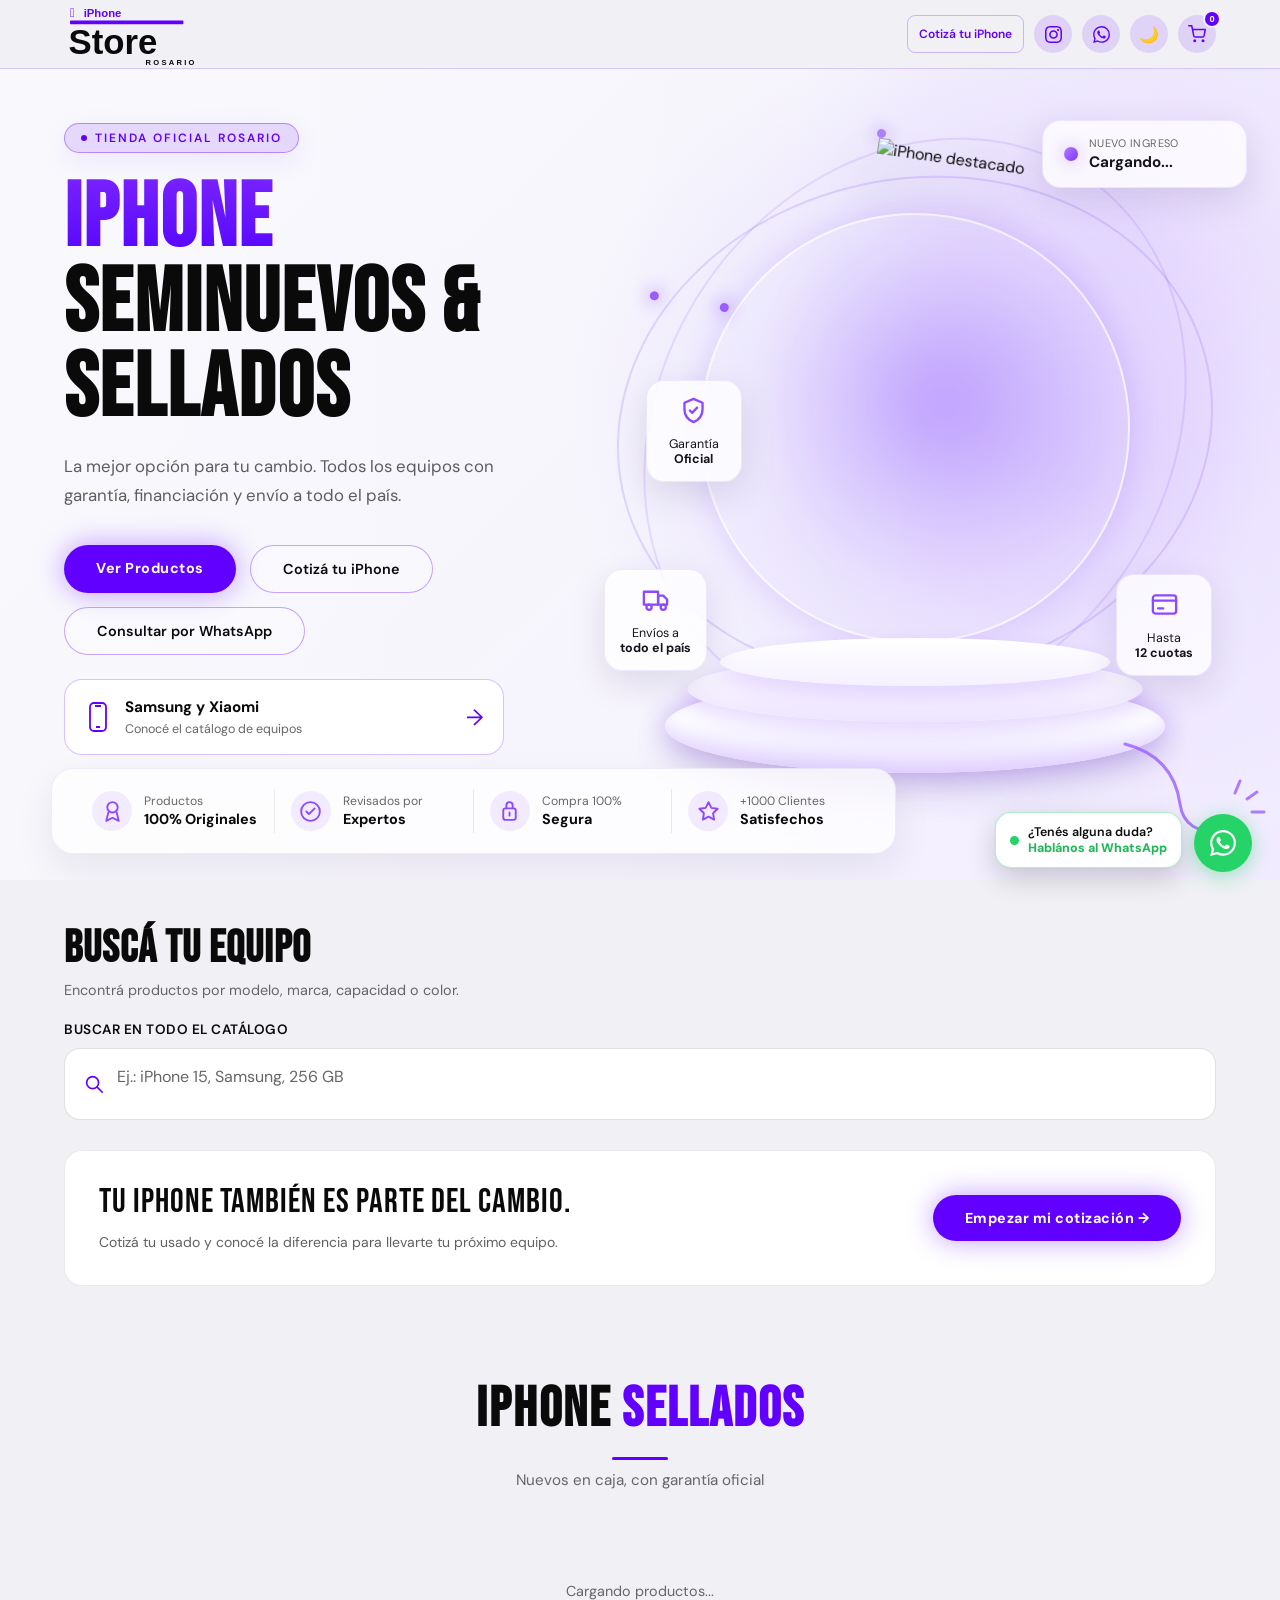
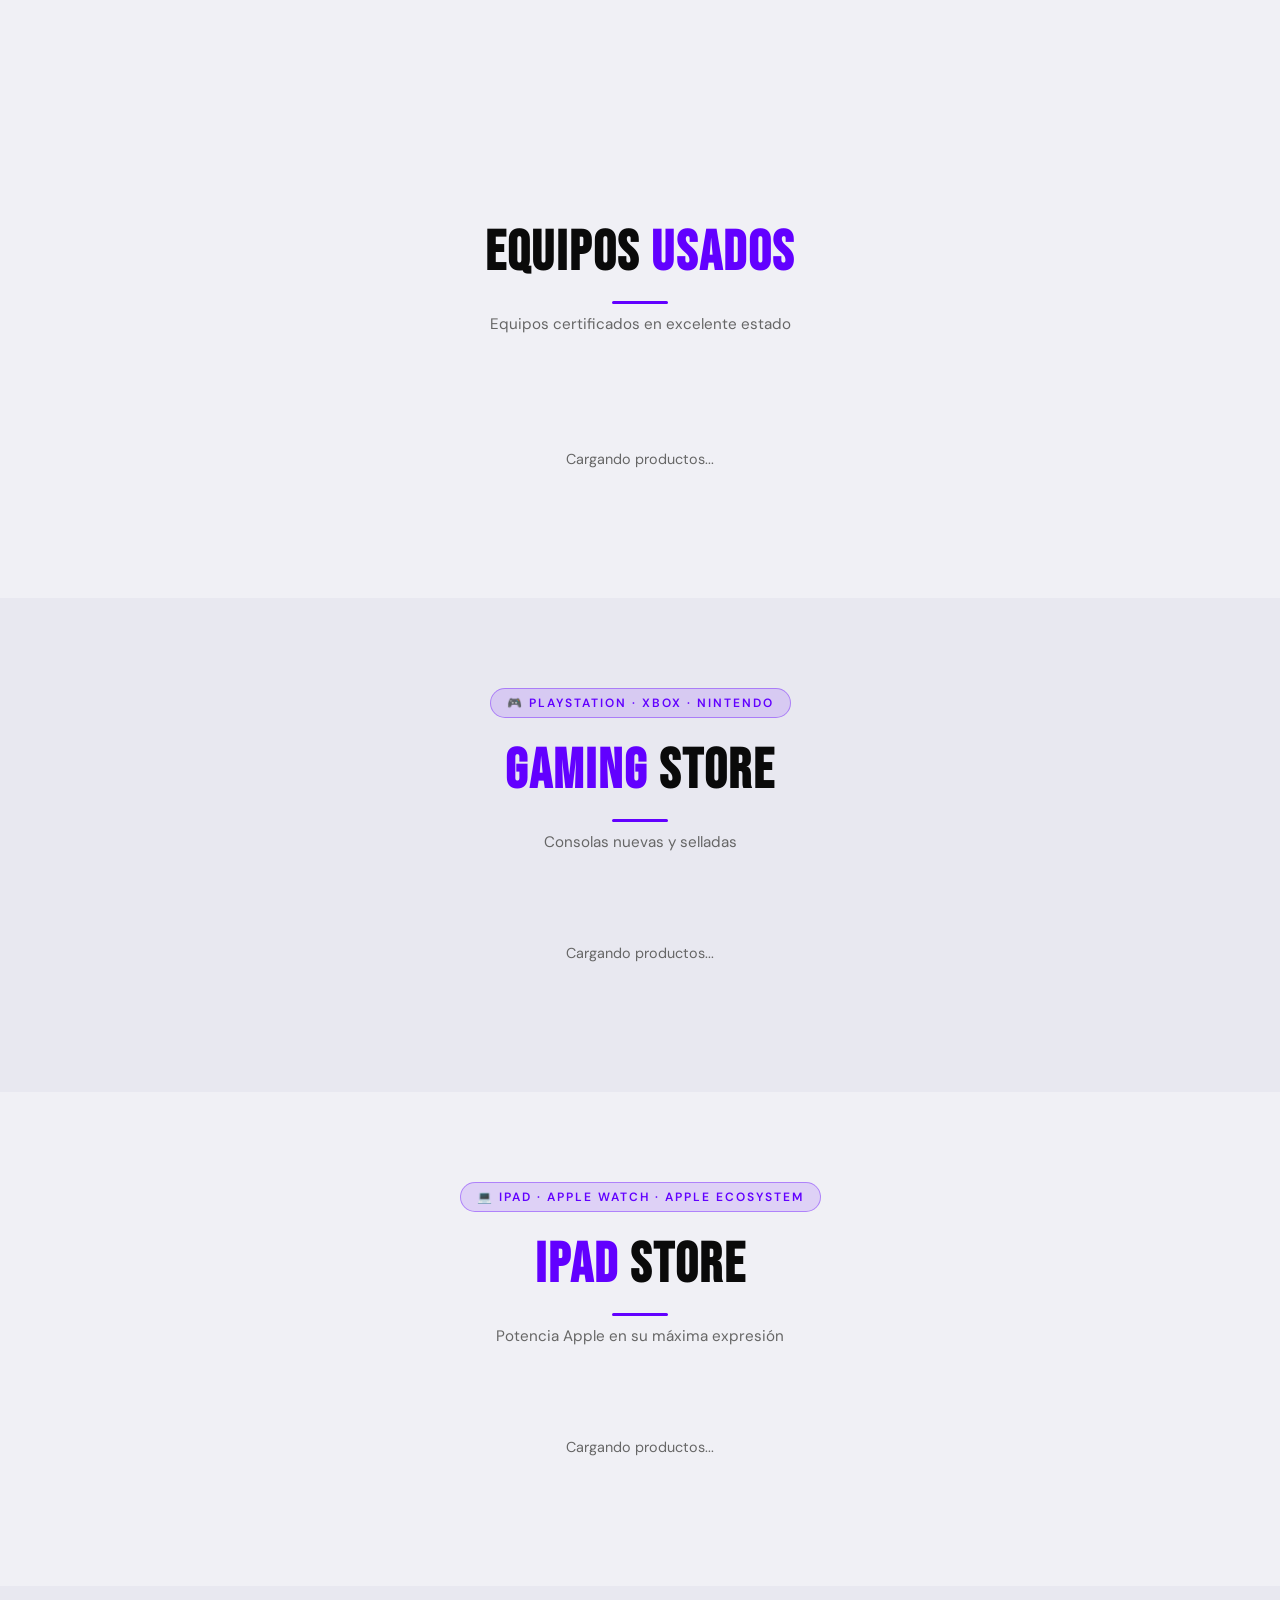
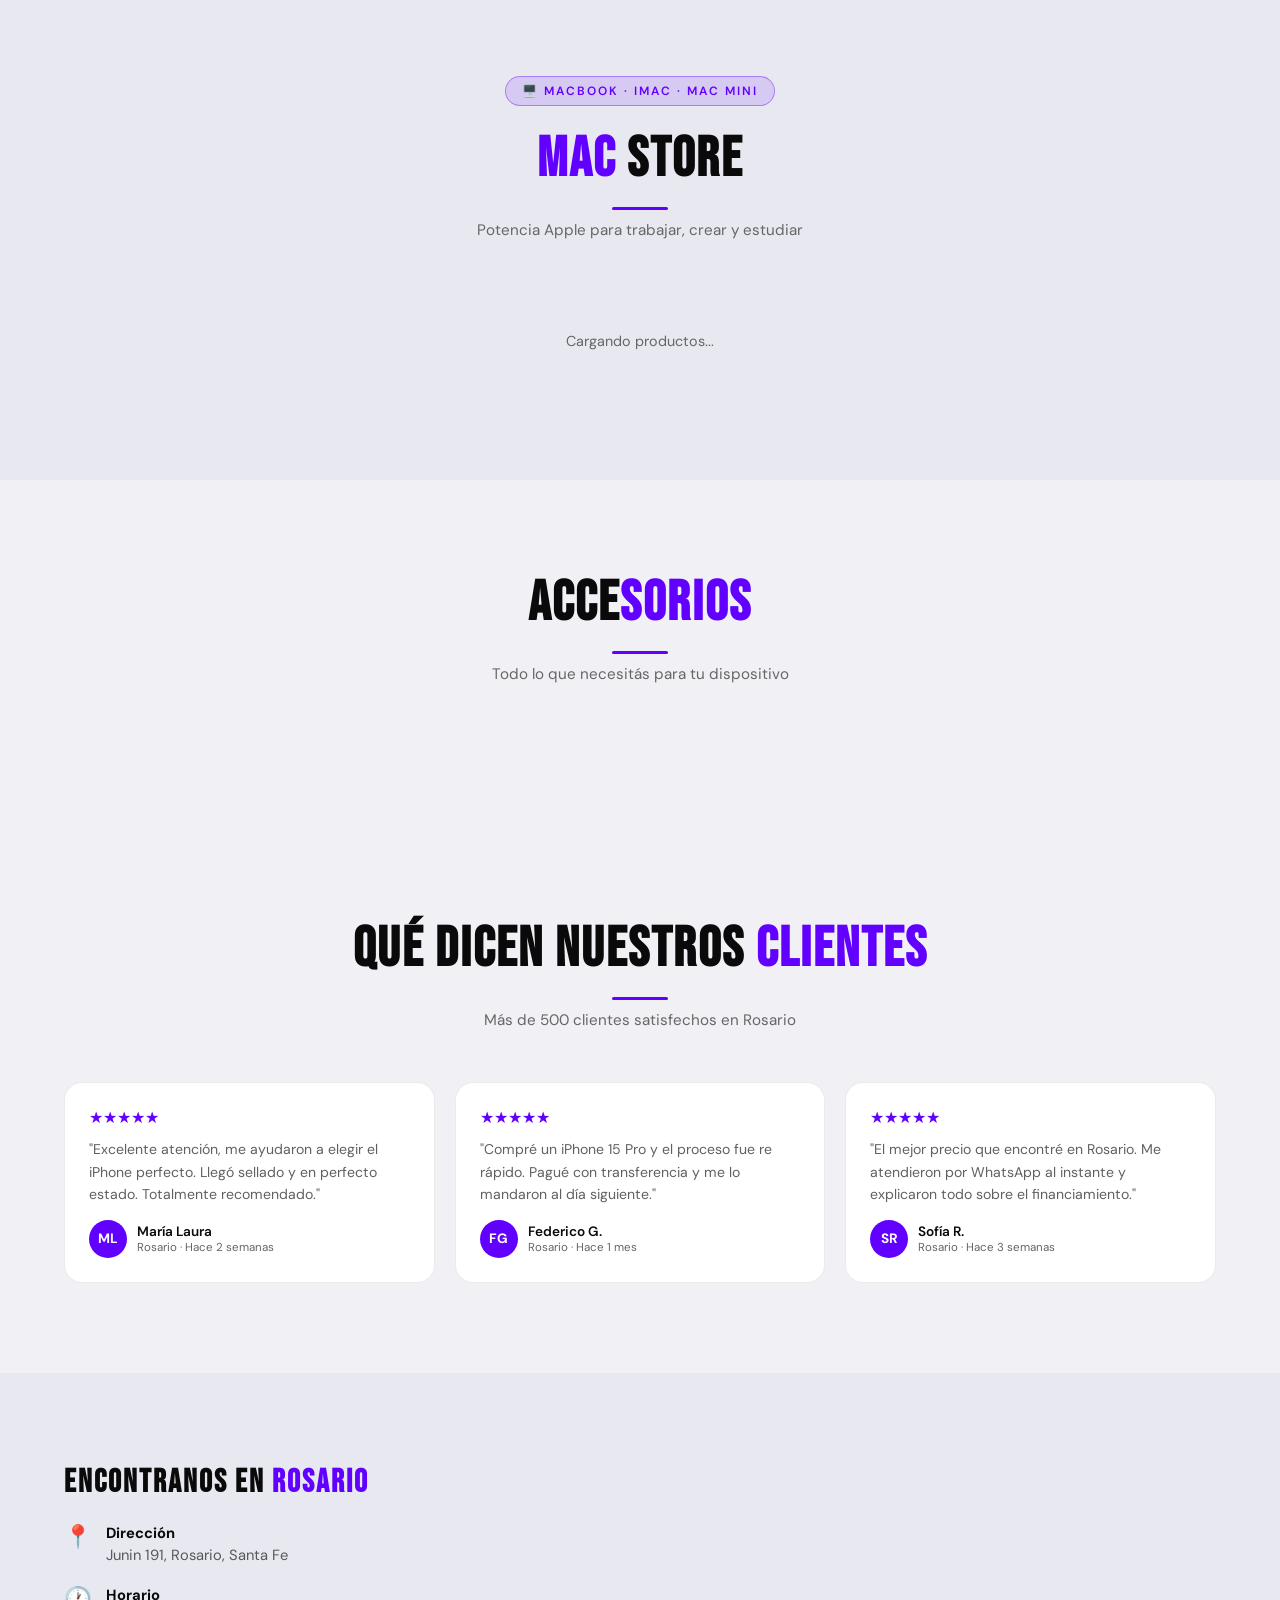
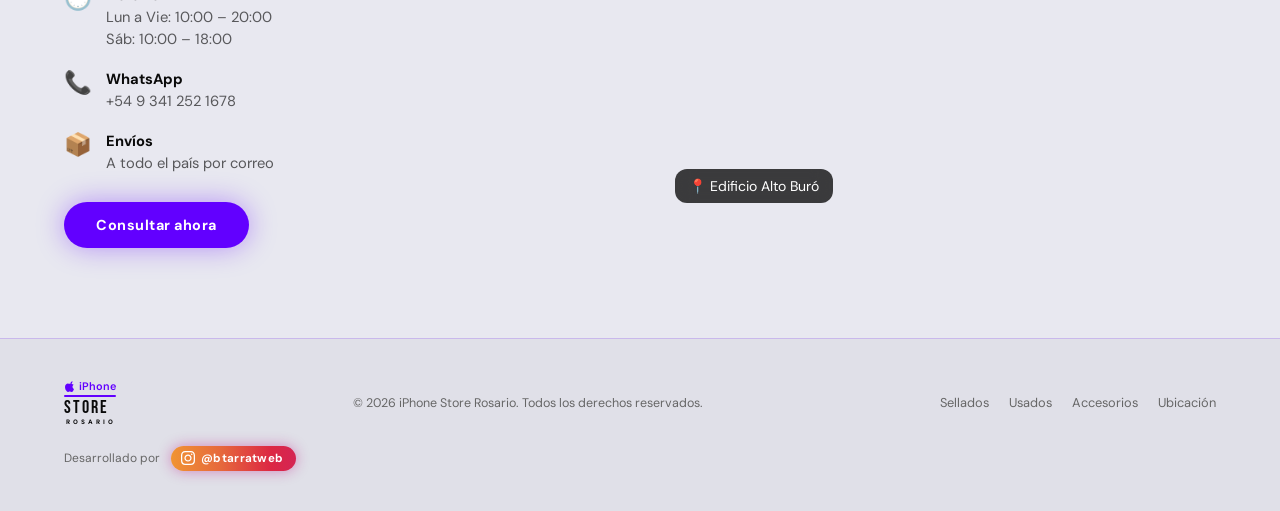
==== index.html @ 2dcac485 "Add product search to the main and Android catalogs Search the live catalog by model, brand, capacit" ====
<!DOCTYPE html>
<html lang="es" data-theme="light">
<head>
<meta charset="UTF-8">
<meta name="viewport" content="width=device-width, initial-scale=1.0">
<title>iPhone Store Rosario</title>
<link rel="preconnect" href="https://fonts.googleapis.com">
<link rel="preconnect" href="https://fonts.gstatic.com" crossorigin>
<link rel="preload" as="style" href="https://fonts.googleapis.com/css2?family=Bebas+Neue&family=DM+Sans:wght@300;400;500;600;700&display=swap" onload="this.onload=null;this.rel='stylesheet'">
<noscript><link href="https://fonts.googleapis.com/css2?family=Bebas+Neue&family=DM+Sans:wght@300;400;500;600;700&display=swap" rel="stylesheet"></noscript>
<style>
/* ===== SPLASH SCREEN ===== */
#splash{
  position:fixed;inset:0;z-index:9999;
  background:#0a0a0f;
  display:flex;flex-direction:column;align-items:center;justify-content:center;gap:28px;
  transition:opacity .18s ease, visibility .18s ease;
}
#splash.hidden{ opacity:0; visibility:hidden; pointer-events:none; }
#splash-logo{
  width:160px;
  height:160px;
  border-radius:50%;
  box-shadow:0 0 0 6px rgba(98,0,255,.25), 0 8px 40px rgba(0,0,0,.5);
  animation:splashPulse 1.8s ease-in-out infinite;
  display:flex;align-items:center;justify-content:center;
  background:#fff;overflow:hidden;
}
#splash-logo svg{width:138px;height:auto;display:block}
@keyframes splashPulse{
  0%,100%{ transform:scale(1); opacity:1; }
  50%{ transform:scale(1.04); opacity:.85; }
}
#splash-bar-wrap{
  width:200px;height:3px;background:rgba(255,255,255,.1);border-radius:999px;overflow:hidden;
}
#splash-bar{
  height:100%;width:0%;background:linear-gradient(90deg,#6200ff,#9b59ff);border-radius:999px;
  transition:width .4s ease;
}
#splash-text{
  font-size:.8rem;letter-spacing:3px;text-transform:uppercase;color:rgba(255,255,255,.4);
  font-family:inherit;
}


/* ===== MOBILE 2-COL GRID ===== */
@media(max-width:600px){
  .products-grid{
    grid-template-columns: repeat(2, 1fr) !important;
    gap:10px !important;
  }
  .prod-card{
    padding:12px 10px !important;
  }
  .prod-card h3{
    font-size:.82rem !important;
  }
  .prod-card .price{
    font-size:1rem !important;
  }
  .prod-card .usd-price{
    font-size:.72rem !important;
  }
  .prod-card .add-cart-btn,
  .prod-card .detail-btn{
    font-size:.72rem !important;
    padding:7px 4px !important;
  }
  .prod-card .product-media{
    height:95px !important;
  }
  .prod-card .product-image{
    width:100% !important;
    height:100% !important;
    object-fit:contain !important;
    margin:0 !important;
  }
}


/* ══ THEME VARIABLES ══ */
:root{--violet:#6200ff;--violet-light:#8033ff;--violet-glow:rgba(98,0,255,.25);}
[data-theme="dark"]{--bg:#0a0a0a;--bg2:#141414;--card:#1a1a1a;--nav-bg:rgba(10,10,10,.93);--text:#f5f5f7;--text-muted:rgba(245,245,247,.65);--gray:#888;--border:rgba(255,255,255,.07);--input-bg:#111;--input-border:rgba(255,255,255,.1);--map-bg:#1a1a1a;--foot-bg:#000;--spec-bg:#111;}
[data-theme="light"]{--bg:#f0f0f5;--bg2:#e8e8f0;--card:#ffffff;--nav-bg:rgba(240,240,245,.93);--text:#0a0a0a;--text-muted:rgba(10,10,10,.65);--gray:#666;--border:rgba(0,0,0,.08);--input-bg:#f5f5f7;--input-border:rgba(0,0,0,.12);--map-bg:#e8e8f0;--foot-bg:#e0e0e8;--spec-bg:#f5f5f7;}
*{margin:0;padding:0;box-sizing:border-box}
html{scroll-behavior:smooth}
body{font-family:'DM Sans',sans-serif;background:var(--bg);color:var(--text);overflow-x:hidden;transition:background .35s,color .35s}
@keyframes fadeUp{from{opacity:0;transform:translateY(28px)}to{opacity:1;transform:translateY(0)}}
@keyframes fadeIn{from{opacity:0}to{opacity:1}}
@keyframes pulse{0%,100%{opacity:1;transform:scale(1)}50%{opacity:.4;transform:scale(1.5)}}
@keyframes floatY{0%,100%{transform:translateY(0)}50%{transform:translateY(-10px)}}
@keyframes barGrow{from{transform:scaleX(0)}to{transform:scaleX(1)}}
@keyframes badgePop{0%{transform:scale(1)}40%{transform:scale(1.5)}100%{transform:scale(1)}}
@keyframes badgeShimmer{0%{background-position:0% 0}100%{background-position:200% 0}}
@keyframes badgePulse{0%,100%{box-shadow:0 0 14px rgba(188,24,136,.45)}50%{box-shadow:0 0 26px rgba(240,148,51,.7)}}
.anim-fade-up{animation:fadeUp .6s ease both}
.anim-fade-in{animation:fadeIn .5s ease both}
.delay-1{animation-delay:.1s}.delay-2{animation-delay:.2s}.delay-3{animation-delay:.3s}


/* ══ NAV ══ */
nav{position:fixed;top:0;width:100%;z-index:200;background:var(--nav-bg);backdrop-filter:blur(20px);-webkit-backdrop-filter:blur(20px);border-bottom:1px solid rgba(98,0,255,.18);transition:background .35s}
.nav-inner{display:flex;align-items:center;justify-content:space-between;padding:0 5%;height:68px}
.logo-block{display:flex;flex-direction:column;line-height:1;user-select:none;cursor:pointer;animation:fadeUp .5s ease both}
.logo-svg{height:68px;width:auto;display:block;transition:opacity .2s}
.logo-svg:hover{opacity:.8}
[data-theme="dark"] .logo-text{fill:#ffffff}
[data-theme="light"] .logo-text{fill:#0a0a0a}
nav ul{display:flex;gap:2rem;list-style:none}
nav ul a{color:var(--text-muted);text-decoration:none;font-size:.875rem;font-weight:500;transition:.2s;position:relative}
nav ul a::after{content:'';position:absolute;bottom:-4px;left:0;right:0;height:2px;background:var(--violet);transform:scaleX(0);transform-origin:center;transition:transform .2s;border-radius:2px}
nav ul a:hover{color:var(--violet)}
nav ul a:hover::after{transform:scaleX(1)}
.nav-right{display:flex;align-items:center;gap:10px}
.nav-icon-btn{display:flex;align-items:center;justify-content:center;width:38px;height:38px;border-radius:50%;background:rgba(98,0,255,.12);color:var(--violet);text-decoration:none;transition:.2s;border:none;cursor:pointer;position:relative;font-size:.75rem;font-weight:700}
.nav-icon-btn:hover{background:var(--violet);color:#fff;transform:scale(1.1);box-shadow:0 0 18px var(--violet-glow)}
.nav-icon-btn svg{width:17px;height:17px;fill:currentColor}
.theme-btn{display:flex;align-items:center;justify-content:center;width:38px;height:38px;border-radius:50%;background:rgba(98,0,255,.12);color:var(--violet);border:none;cursor:pointer;transition:.2s;font-size:1rem}
.theme-btn:hover{background:var(--violet);color:#fff;transform:scale(1.1)}
.cart-badge{position:absolute;top:-5px;right:-5px;background:var(--violet);color:#fff;width:18px;height:18px;border-radius:50%;font-size:.58rem;font-weight:700;display:flex;align-items:center;justify-content:center;border:2px solid var(--bg);transition:border-color .35s}
.cart-badge.pop{animation:badgePop .3s ease}


/* ══ PAGES ══ */
.page{display:none;min-height:100vh}
.page.active{display:block;animation:fadeIn .35s ease}
section{padding:90px 5%;transition:background .35s}
.sec-head{text-align:center;margin-bottom:52px}
.sec-head h2{font-family:'Bebas Neue',sans-serif;font-size:clamp(2.2rem,5vw,3.5rem);letter-spacing:2px}
.sec-head h2 span{color:var(--violet)}
.sec-head p{color:var(--gray);margin-top:10px;font-size:.95rem}
.violet-bar{width:56px;height:3px;background:var(--violet);border-radius:2px;margin:14px auto 0;transform-origin:center;animation:barGrow .6s ease both}


/* ══ BUTTONS ══ */
.btn-primary{background:var(--violet);color:#fff;padding:14px 32px;border-radius:100px;font-weight:700;font-size:.9rem;text-decoration:none;letter-spacing:.5px;transition:.25s;border:none;cursor:pointer;box-shadow:0 0 28px rgba(98,0,255,.38);font-family:'DM Sans',sans-serif;display:inline-block}
.btn-primary:hover{background:var(--violet-light);transform:translateY(-2px);box-shadow:0 0 40px rgba(98,0,255,.6)}
.btn-ghost{background:transparent;color:var(--text);padding:14px 32px;border-radius:100px;font-weight:600;font-size:.9rem;text-decoration:none;border:1.5px solid rgba(98,0,255,.35);transition:.25s;cursor:pointer;display:inline-block;font-family:'DM Sans',sans-serif}
.btn-ghost:hover{border-color:var(--violet);color:var(--violet)}


/* ══ HERO ══ */
.hero{min-height:100vh;display:flex;align-items:center;padding:110px 5% 60px;position:relative;overflow:hidden;background:var(--bg);transition:background .35s,color .35s}


/* FIX: hero overlay por tema */
[data-theme="dark"] .hero::before{
  content:'';position:absolute;inset:0;
  background:radial-gradient(ellipse 70% 60% at 70% 50%,rgba(98,0,255,.2),transparent 70%);
  pointer-events:none;
}
[data-theme="light"] .hero::before{
  content:'';position:absolute;inset:0;
  background:radial-gradient(ellipse 70% 60% at 70% 50%,rgba(98,0,255,.08),transparent 70%);
  pointer-events:none;
}


.hero-content{max-width:580px;z-index:3}
.hero-showcase{position:absolute;right:8%;top:52%;width:clamp(260px,24vw,350px);height:min(74vh,590px);aspect-ratio:340/608;transform:translateY(-50%);border-radius:28px;overflow:hidden;border:1px solid rgba(98,0,255,.28);box-shadow:0 28px 70px rgba(0,0,0,.28),0 0 45px rgba(98,0,255,.13);z-index:1;animation:officeFloat 6s ease-in-out infinite}
.hero-showcase::after{content:'';position:absolute;inset:0;background:linear-gradient(145deg,rgba(255,255,255,.13),transparent 35%,rgba(98,0,255,.10));pointer-events:none}
.hero-showcase img{width:100%;height:100%;object-fit:cover;object-position:center;display:block;transform:scale(1.015);transition:transform .7s ease}
.hero-showcase:hover img{transform:scale(1.055)}
@keyframes officeFloat{0%,100%{transform:translateY(-50%)}50%{transform:translateY(calc(-50% - 10px))}}
.hero-tag{display:inline-flex;align-items:center;gap:8px;background:rgba(98,0,255,.13);border:1px solid rgba(98,0,255,.38);border-radius:100px;padding:6px 16px;font-size:.75rem;font-weight:600;letter-spacing:2px;color:var(--violet);text-transform:uppercase;margin-bottom:24px}
.hero-tag .dot{width:6px;height:6px;border-radius:50%;background:var(--violet);display:inline-block;animation:pulse 1.5s infinite}
.hero h1{font-family:'Bebas Neue',sans-serif;font-size:clamp(3.5rem,9vw,7rem);line-height:.95;letter-spacing:2px;margin-bottom:20px}
.hero h1 .vio{color:var(--violet)}
.hero p{font-size:1.05rem;color:var(--text-muted);line-height:1.7;margin-bottom:36px;max-width:440px}
.hero-btns{display:flex;gap:14px;flex-wrap:wrap}
.hero-float{position:absolute;right:10%;top:22%;background:var(--card);border:1px solid rgba(98,0,255,.28);border-radius:16px;padding:16px 22px;display:flex;align-items:center;gap:12px;font-size:.82rem;font-weight:600;box-shadow:0 8px 30px rgba(0,0,0,.28);animation:floatY 3s ease-in-out infinite;z-index:2;transition:background .35s}
.hero-float .pulse-dot{width:10px;height:10px;border-radius:50%;background:var(--violet);animation:pulse 1.5s infinite}


/* ══ SECTIONS ══ */
#sellados{background:var(--bg2)}
#seminuevos{background:var(--bg)}
#accesorios{background:var(--bg2)}
#clientes{background:var(--bg)}
#ubicacion{background:var(--bg2)}


/* ══ PRODUCT CARDS ══ */
.products-grid{display:grid;grid-template-columns:repeat(auto-fill,minmax(240px,1fr));gap:24px;align-items:stretch}


.prod-card{
  background:var(--card);
  border:1px solid var(--border);
  border-radius:24px;padding:20px;
  position:relative;transition:.3s;text-align:center;
  box-shadow:0 4px 18px rgba(0,0,0,.12);
}
[data-theme="dark"] .prod-card{
  background:linear-gradient(180deg,#1e1e1e,#161616);
  border-color:rgba(255,255,255,.07);
  box-shadow:0 4px 24px rgba(0,0,0,.4);
}
[data-theme="light"] .prod-card{
  background:#ffffff;
  border-color:#e8e8ee;
  box-shadow:0 4px 18px rgba(0,0,0,.07);
}
.prod-card::before{content:'';position:absolute;inset:0;background:linear-gradient(135deg,transparent 60%,rgba(98,0,255,.05));pointer-events:none;border-radius:24px}
.prod-card:hover{border-color:rgba(98,0,255,.45);transform:translateY(-8px);box-shadow:0 20px 50px rgba(98,0,255,.18)}


.prod-badge{position:absolute;top:14px;right:14px;background:var(--violet);color:#fff;font-size:.62rem;font-weight:700;letter-spacing:1px;padding:4px 10px;border-radius:100px;text-transform:uppercase}
.prod-badge.sin-stock{background:#ff3b30}


.prod-icon img{width:140px;height:140px;object-fit:contain;display:block;margin:0 auto 12px;transition:.3s}
.product-media{width:100%;height:140px;display:flex;align-items:center;justify-content:center;overflow:hidden;margin:0 auto 12px}
.product-media .product-image{width:100%;height:100%;object-fit:contain;object-position:center;display:block;margin:0;transition:.3s}
.product-placeholder{width:100%;height:100%;display:flex;align-items:center;justify-content:center;font-size:4.5rem;line-height:1}
.prod-card:hover .product-media .product-image{transform:scale(1.05)}


.prod-card h3{font-size:1rem;font-weight:700;margin-bottom:4px;color:var(--text)}
.storage{font-size:.8rem;color:var(--gray);margin-bottom:12px}
.price{font-size:1.35rem;font-weight:700;color:var(--violet)}
.price-label{font-size:.72rem;color:var(--gray)}
.usd-price{font-size:.85rem;color:var(--gray);margin-top:4px;font-weight:600}


.add-cart-btn,.detail-btn{display:block;margin-top:10px;padding:10px;border-radius:10px;font-size:.8rem;font-weight:600;cursor:pointer;transition:.2s;width:100%;font-family:'DM Sans',sans-serif}
.add-cart-btn{background:rgba(98,0,255,.12);border:1px solid rgba(98,0,255,.28);color:var(--violet)}
.add-cart-btn:hover{background:var(--violet);color:#fff}
.detail-btn{background:transparent;border:1px solid var(--border);color:var(--text-muted)}
.detail-btn:hover{border-color:var(--violet);color:var(--violet)}
.disabled-btn{background:var(--bg2)!important;color:var(--gray)!important;cursor:not-allowed;border:1px solid var(--border)!important;opacity:.7}


/* out of stock overlay */
.out-of-stock-wrap{position:relative}
.out-of-stock-wrap::after{content:'Sin Stock';position:absolute;inset:0;background:rgba(0,0,0,.55);border-radius:24px;display:flex;align-items:center;justify-content:center;font-size:1.2rem;font-weight:900;color:#ff3b30;letter-spacing:2px;pointer-events:none}


/* Dynamic products grid */
.dyn-section{margin-bottom:28px}
.dyn-section h3{font-family:'Bebas Neue',sans-serif;font-size:1.6rem;letter-spacing:2px;margin-bottom:16px;color:var(--text)}
.dyn-section h3 span{color:var(--violet)}
.no-products{text-align:center;padding:40px;color:var(--gray);font-size:.9rem;grid-column:1/-1}


/* filter bar */
.filter-bar{display:flex;gap:10px;flex-wrap:wrap;margin-bottom:24px}
/* FIX: filter buttons con variables de tema */
.filter-bar button{
  border:1px solid var(--border);
  background:var(--card);
  color:var(--text);
  padding:10px 18px;
  border-radius:12px;
  cursor:pointer;
  transition:.3s;
  font-weight:600;
  font-family:'DM Sans',sans-serif
}
.filter-bar button:hover,
.filter-bar button.active-filter{
  background:var(--violet);
  color:#fff;
  border-color:var(--violet);
  transform:translateY(-2px)
}


/* ══ ACCESSORIES ══ */
.acc-grid{display:grid;grid-template-columns:repeat(auto-fill,minmax(180px,1fr));gap:18px}
.acc-card{background:var(--card);border:1px solid var(--border);border-radius:16px;padding:24px 16px;text-align:center;cursor:pointer;transition:.3s}
.acc-card:hover{border-color:var(--violet);transform:scale(1.05);box-shadow:0 10px 30px rgba(98,0,255,.15)}
.acc-card .ico{font-size:2.5rem;margin-bottom:10px;transition:transform .3s}
.acc-card:hover .ico{transform:scale(1.2) rotate(-5deg)}
.acc-card h3{font-size:.88rem;font-weight:600;margin-bottom:4px}
.acc-card p{font-size:.75rem;color:var(--gray)}


/* ══ REVIEWS ══ */
.reviews-grid{display:grid;grid-template-columns:repeat(auto-fill,minmax(280px,1fr));gap:20px}
.review-card{background:var(--card);border:1px solid var(--border);border-radius:18px;padding:24px;transition:.3s}
.review-card:hover{border-color:rgba(98,0,255,.3);transform:translateY(-4px)}
.stars{color:var(--violet);font-size:1rem;margin-bottom:10px}
.review-text{font-size:.88rem;color:var(--text-muted);line-height:1.6;margin-bottom:14px}
.reviewer{display:flex;align-items:center;gap:10px}
.avatar{width:38px;height:38px;border-radius:50%;background:var(--violet);display:flex;align-items:center;justify-content:center;font-weight:700;font-size:.85rem;color:#fff}
.rev-name{font-weight:600;font-size:.85rem}
.rev-date{font-size:.72rem;color:var(--gray)}


/* ══ UBICACION ══ */
.ubicacion-grid{display:grid;grid-template-columns:1fr 1fr;gap:40px;align-items:center}
.ubi-info h3{font-family:'Bebas Neue',sans-serif;font-size:2rem;letter-spacing:2px;margin-bottom:20px}
.ubi-info h3 span{color:var(--violet)}
.ubi-detail{display:flex;align-items:flex-start;gap:14px;margin-bottom:18px}
.ubi-icon{font-size:1.4rem;min-width:28px}
.ubi-detail p{color:var(--text-muted);font-size:.92rem;line-height:1.5}
.ubi-detail strong{color:var(--text)}
.map-label{position:absolute;bottom:15px;left:15px;background:rgba(0,0,0,.75);color:white;padding:8px 14px;border-radius:12px;font-size:14px;backdrop-filter:blur(10px)}
.ubi-map{position:relative}


/* ══ INNER PAGES ══ */
.inner-page{padding:120px 5% 70px;max-width:1100px;margin:auto;min-height:100vh}
.page-head{text-align:center;margin-bottom:42px}
.page-head h1{font-family:'Bebas Neue',sans-serif;font-size:clamp(3rem,7vw,5rem);letter-spacing:2px}
.page-head h1 span{color:var(--violet)}
.page-head p{color:var(--gray);margin-top:8px}
.cart-layout,.checkout-layout,.detail-layout{display:grid;grid-template-columns:1.5fr .9fr;gap:28px;align-items:start}
.cart-list,.cart-summary,.checkout-form,.order-summary,.detail-main,.detail-side{background:var(--card);border:1px solid var(--border);border-radius:22px;overflow:hidden;transition:background .35s}
.cart-title,.box-title{padding:20px 24px;border-bottom:1px solid var(--border);font-family:'Bebas Neue',sans-serif;font-size:1.7rem;letter-spacing:2px}
.cart-items{padding:10px 24px}
.cart-empty,.empty{text-align:center;color:var(--gray);padding:70px 20px;font-size:.95rem}
.cart-empty span,.empty span{display:block;font-size:3.6rem;margin-bottom:14px}
.cart-item{display:flex;align-items:center;gap:16px;padding:18px 0;border-bottom:1px solid var(--border);transition:.2s;animation:fadeUp .4s ease both}
.cart-item:last-child{border-bottom:none}
.item-icon,.summary-icon{width:58px;height:58px;border-radius:16px;display:flex;align-items:center;justify-content:center;background:rgba(98,0,255,.1);font-size:2rem}
.item-info,.summary-info{flex:1}
.item-info h3,.summary-info h3{font-size:1rem;margin-bottom:4px}
.item-info p,.summary-info p{color:var(--gray);font-size:.8rem}
.qty-box{display:flex;align-items:center;gap:8px}
.qty-box button{width:30px;height:30px;border:none;border-radius:8px;background:rgba(98,0,255,.13);color:var(--violet);cursor:pointer;font-weight:700;transition:.2s}
.qty-box button:hover{background:var(--violet);color:#fff}
.qty-box span{min-width:22px;text-align:center;font-weight:700}
.item-price,.summary-price{color:var(--violet);font-weight:800;white-space:nowrap}
.remove-btn{border:none;background:none;color:var(--gray);font-size:1rem;cursor:pointer;padding:6px;transition:.2s;border-radius:6px}
.remove-btn:hover{color:#ff4444;background:rgba(255,68,68,.1)}
.cart-summary,.checkout-form,.order-summary,.detail-side{padding:24px}
.cart-summary h2,.checkout-form h2,.order-summary h2,.detail-side h2{font-family:'Bebas Neue',sans-serif;font-size:1.8rem;letter-spacing:2px;margin-bottom:20px}
.summary-row,.total-row{display:flex;justify-content:space-between;color:var(--text-muted);padding:12px 0;border-bottom:1px solid var(--border);font-size:.9rem}
.summary-total,.final-total{display:flex;justify-content:space-between;margin:22px 0;font-size:1.15rem;font-weight:800}
.summary-total span:last-child,.final-total span:last-child{color:var(--violet)}
.btn-checkout,.btn-send{width:100%;padding:15px;background:var(--violet);color:#fff;border:none;border-radius:14px;font-size:.92rem;font-weight:800;cursor:pointer;font-family:'DM Sans',sans-serif;transition:.25s}
.btn-checkout:hover,.btn-send:hover{background:var(--violet-light);transform:translateY(-2px);box-shadow:0 0 28px rgba(98,0,255,.4)}
.btn-checkout:disabled{background:var(--bg2);color:var(--gray);cursor:not-allowed;transform:none;box-shadow:none}
.btn-clear,.btn-back{width:100%;margin-top:12px;padding:13px;background:transparent;color:var(--gray);border:1px solid var(--border);border-radius:14px;cursor:pointer;font-family:'DM Sans',sans-serif;transition:.2s}
.btn-clear:hover{color:#ff4444;border-color:#ff4444}
.btn-back:hover{color:var(--violet);border-color:var(--violet)}
label{display:block;font-size:.78rem;color:var(--gray);margin-bottom:7px;font-weight:700;letter-spacing:.5px;text-transform:uppercase}
input,select,textarea{width:100%;margin-bottom:16px;padding:15px;border-radius:13px;border:1px solid var(--input-border);background:var(--input-bg);color:var(--text);font-family:'DM Sans',sans-serif;outline:none;transition:.2s}
textarea{min-height:95px;resize:none}
input:focus,select:focus,textarea:focus{border-color:var(--violet);box-shadow:0 0 0 3px rgba(98,0,255,.12)}
.summary-item{display:flex;gap:12px;padding:14px 0;border-bottom:1px solid var(--border)}
.total-box{margin-top:22px;padding-top:18px;border-top:1px solid var(--border)}


/* ══ DETAIL PAGE ══ */
.detail-main{padding:34px}
.detail-hero{display:flex;gap:28px;align-items:center;margin-bottom:28px}
.detail-icon{width:150px;height:150px;min-width:150px;border-radius:28px;background:linear-gradient(135deg,var(--bg2),var(--card));border:1px solid rgba(98,0,255,.25);display:flex;align-items:center;justify-content:center;font-size:5rem;box-shadow:0 20px 50px rgba(98,0,255,.15);animation:floatY 4s ease-in-out infinite;overflow:hidden}
.detail-icon img{width:100%;height:100%;object-fit:contain}
.detail-info h2{font-family:'Bebas Neue',sans-serif;font-size:clamp(2.4rem,5vw,4rem);letter-spacing:2px;line-height:.95;margin-bottom:10px}
.detail-info h2 span{color:var(--violet)}
.detail-price{font-size:2rem;color:var(--violet);font-weight:800;margin-top:10px}
.detail-desc{color:var(--text-muted);line-height:1.7;margin:24px 0}
.spec-grid{display:grid;grid-template-columns:repeat(auto-fit,minmax(180px,1fr));gap:14px;margin-top:24px}
.spec-card{background:var(--spec-bg);border:1px solid var(--border);border-radius:16px;padding:16px;transition:.2s}
.spec-card:hover{border-color:rgba(98,0,255,.3)}
.spec-card span{color:var(--gray);font-size:.72rem;text-transform:uppercase;letter-spacing:.8px;font-weight:800}
.spec-card strong{display:block;margin-top:6px;font-size:.95rem}
.detail-list{list-style:none;margin-top:18px}
.detail-list li{padding:12px 0;border-bottom:1px solid var(--border);color:var(--text-muted);font-size:.9rem}
.detail-list li::before{content:"✓";color:var(--violet);font-weight:900;margin-right:8px}
.detail-side .side-price{font-size:2rem;color:var(--violet);font-weight:900;margin-bottom:10px}
.detail-side p{color:var(--gray);font-size:.88rem;line-height:1.6;margin-bottom:20px}
.installments{margin-top:14px;display:flex;flex-direction:column;gap:8px}
.installment-item{background:rgba(98,0,255,.08);border:1px solid rgba(98,0,255,.15);padding:10px 14px;border-radius:14px;font-size:.9rem;font-weight:600}


/* ══ WA FLOAT ══ */
.wa-float{position:fixed;bottom:28px;right:28px;z-index:999;background:#25d366;color:#fff;width:58px;height:58px;border-radius:50%;display:flex;align-items:center;justify-content:center;text-decoration:none;box-shadow:0 4px 20px rgba(37,211,102,.45);transition:.25s}
.wa-float:hover{transform:scale(1.12);box-shadow:0 6px 30px rgba(37,211,102,.7)}
.wa-float svg{width:26px;height:26px;fill:#fff}


/* ══ FOOTER ══ */
footer{background:var(--foot-bg);padding:40px 5%;border-top:1px solid rgba(98,0,255,.18);display:flex;justify-content:space-between;align-items:center;flex-wrap:wrap;gap:16px;transition:background .35s}
.foot-logo{display:flex;flex-direction:column}
.foot-logo-top{display:flex;align-items:center;gap:4px}
.foot-logo-top svg{width:11px;height:11px;fill:var(--violet)}
.foot-logo-top span{font-size:.68rem;color:var(--violet);font-weight:600}
.foot-bar{height:2px;background:var(--violet);border-radius:1px;margin:2px 0}
.foot-store{font-family:'Bebas Neue',sans-serif;font-size:1.15rem;letter-spacing:2px;line-height:1}
.foot-city{font-size:.4rem;font-weight:800;letter-spacing:3px;text-align:right}
footer p{font-size:.78rem;color:var(--gray)}
.foot-links{display:flex;gap:20px}
.foot-links a{color:var(--gray);text-decoration:none;font-size:.8rem;transition:.2s}
.foot-links a:hover{color:var(--violet)}
.dev-credit{display:flex;align-items:center;gap:8px;font-size:.75rem;color:var(--gray);width:100%;margin-top:4px}
.dev-badge{display:inline-flex;align-items:center;gap:6px;background:linear-gradient(90deg,#f09433,#e6683c,#dc2743,#cc2366,#bc1888,#9b59b6);background-size:200% 100%;color:#fff;font-weight:700;font-size:.72rem;padding:5px 13px 5px 10px;border-radius:100px;text-decoration:none;letter-spacing:.3px;animation:badgeShimmer 3s linear infinite,badgePulse 2.5s ease-in-out infinite;box-shadow:0 0 14px rgba(188,24,136,.45);transition:transform .2s,box-shadow .2s}
.dev-badge:hover{transform:scale(1.07)}
.dev-badge svg{width:14px;height:14px;fill:#fff;flex-shrink:0}


/* ══ RESPONSIVE ══ */
@media(max-width:850px){
  nav ul{display:none}
  .hero{min-height:auto;display:flex;flex-direction:column;align-items:flex-start;padding:105px 6% 55px}
  .hero-content{max-width:100%}
  .hero-showcase{position:relative;right:auto;top:auto;width:min(82vw,320px);height:auto;aspect-ratio:340/608;align-self:center;margin:38px auto 0;transform:none;border-radius:24px;animation:officeFloatMobile 6s ease-in-out infinite}
  .hero-float{display:none}
  .hero h1{font-size:3.5rem}
  @keyframes officeFloatMobile{0%,100%{transform:translateY(0)}50%{transform:translateY(-7px)}}
  .ubicacion-grid,.cart-layout,.checkout-layout,.detail-layout{grid-template-columns:1fr}
  .detail-hero{flex-direction:column;text-align:center}
  .detail-icon{width:200px;height:200px;min-width:200px}
}


/* ===== PROMO MODAL ===== */
#promoModal{
  position:fixed;inset:0;z-index:10000;
  display:flex;align-items:center;justify-content:center;
  padding:16px;
  background:rgba(0,0,0,.7);
  backdrop-filter:blur(6px);
  opacity:0;visibility:hidden;
  transition:opacity .4s ease, visibility .4s ease;
}
#promoModal.visible{ opacity:1; visibility:visible; }
#promoBox{
  position:relative;
  width:100%;max-width:420px;
  border-radius:22px;
  overflow:hidden;
  box-shadow:0 24px 80px rgba(0,0,0,.6);
  background:#000;
}
#promoSlider{
  display:flex;
  width:200%;
  transition:transform .7s cubic-bezier(.77,0,.18,1);
}
.promo-slide{
  width:50%;
  position:relative;
  flex-shrink:0;
}
.promo-slide img{
  width:100%;
  display:block;
  object-fit:cover;
  max-height:72vh;
  min-height:320px;
}
.promo-overlay{
  position:absolute;inset:0;
  background:linear-gradient(to bottom, rgba(0,0,0,.1) 0%, rgba(0,0,0,.55) 55%, rgba(0,0,0,.88) 100%);
  display:flex;flex-direction:column;justify-content:flex-end;
  padding:20px 18px 56px;
  color:#fff;
}
.promo-overlay--dark{
  background:linear-gradient(to bottom, rgba(0,0,0,.25) 0%, rgba(0,0,0,.65) 50%, rgba(0,0,0,.92) 100%);
}
.promo-tag{
  font-size:.65rem;letter-spacing:2.5px;text-transform:uppercase;
  color:rgba(255,255,255,.7);margin-bottom:8px;font-weight:600;
}
.promo-title{
  font-size:1.55rem;font-weight:800;line-height:1.15;margin-bottom:10px;
  text-shadow:0 2px 12px rgba(0,0,0,.5);
}
.promo-title span{ color:#6200ff; }
.promo-sub{
  font-size:.8rem;line-height:1.5;color:rgba(255,255,255,.85);margin-bottom:10px;
}
.promo-tagline{
  font-size:.68rem;letter-spacing:1.5px;color:rgba(255,255,255,.55);
  text-transform:uppercase;
}
@media(max-width:400px){
  .promo-title{ font-size:1.3rem; }
  .promo-overlay{ padding:16px 14px 52px; }
}
/* dots */
#promoDots{
  position:absolute;bottom:58px;left:0;right:0;
  display:flex;justify-content:center;gap:6px;
}
.promo-dot{
  width:7px;height:7px;border-radius:50%;
  background:rgba(255,255,255,.4);
  transition:background .3s, transform .3s;
  cursor:pointer;
}
.promo-dot.active{ background:#fff; transform:scale(1.3); }
/* bottom bar */
#promoBottom{
  position:absolute;bottom:0;left:0;right:0;
  padding:10px 16px 12px;
  background:linear-gradient(transparent, rgba(0,0,0,.85));
  display:flex;align-items:center;justify-content:space-between;
}
#promoCounterWrap{
  display:flex;align-items:center;gap:8px;
}
#promoCounterRing{
  width:32px;height:32px;transform:rotate(-90deg);
}
#promoCounterRing circle{
  fill:none;stroke:rgba(255,255,255,.2);stroke-width:3;
}
#promoCounterArc{
  fill:none;stroke:#fff;stroke-width:3;
  stroke-dasharray:88;stroke-dashoffset:88;
  transition:stroke-dashoffset .95s linear;
  stroke-linecap:round;
}
#promoCounterNum{
  font-size:.85rem;color:rgba(255,255,255,.8);font-weight:600;
  min-width:18px;text-align:center;
}
#promoClose{
  background:rgba(255,255,255,.15);
  border:1px solid rgba(255,255,255,.25);
  color:#fff;font-size:.78rem;font-weight:600;letter-spacing:.5px;
  padding:6px 16px;border-radius:999px;cursor:pointer;
  transition:background .2s;
}
#promoClose:hover{ background:rgba(255,255,255,.28); }




/* ===== WHATSAPP FLOATING HELP ===== */
.wa-help-bubble{
  position:fixed;right:98px;bottom:32px;z-index:998;
  display:flex;align-items:center;gap:9px;
  max-width:245px;padding:11px 14px;border-radius:16px;
  background:var(--card);color:var(--text);text-decoration:none;
  border:1px solid rgba(37,211,102,.34);
  box-shadow:0 10px 28px rgba(0,0,0,.18),0 0 0 1px rgba(37,211,102,.05);
  font:600 .78rem/1.3 'DM Sans',sans-serif;
  transform-origin:right center;
  animation:waHelpEnter .55s cubic-bezier(.2,.8,.2,1) both,waHelpFloat 3s ease-in-out .6s infinite;
  transition:transform .22s ease,border-color .22s ease,box-shadow .22s ease,background .22s ease;
  overflow:hidden;
}
.wa-help-bubble::before{
  content:'';width:9px;height:9px;border-radius:50%;background:#25d366;flex:0 0 auto;
  box-shadow:0 0 0 0 rgba(37,211,102,.48);animation:waHelpPulse 1.8s ease-out infinite;
}
.wa-help-bubble::after{
  content:'';position:absolute;top:-40%;bottom:-40%;left:-35%;width:28%;
  transform:skewX(-18deg);background:linear-gradient(90deg,transparent,rgba(255,255,255,.38),transparent);
  animation:waHelpShine 4.2s ease-in-out 1s infinite;
}
.wa-help-bubble strong{display:block;color:#20b858;font-weight:800}
.wa-help-bubble:hover,.wa-help-bubble:focus-visible{
  transform:translateY(-3px) scale(1.02);border-color:rgba(37,211,102,.62);
  box-shadow:0 14px 32px rgba(0,0,0,.20),0 0 22px rgba(37,211,102,.15);outline:none;
}
@keyframes waHelpEnter{from{opacity:0;transform:translateX(18px) scale(.96)}to{opacity:1;transform:translateX(0) scale(1)}}
@keyframes waHelpFloat{0%,100%{transform:translateY(0)}50%{transform:translateY(-4px)}}
@keyframes waHelpPulse{0%{box-shadow:0 0 0 0 rgba(37,211,102,.48)}70%{box-shadow:0 0 0 9px rgba(37,211,102,0)}100%{box-shadow:0 0 0 0 rgba(37,211,102,0)}}
@keyframes waHelpShine{0%,65%{left:-35%}85%,100%{left:125%}}
@keyframes waHelpMobileExit{
  0%{opacity:1;transform:translateX(0) scale(1);visibility:visible}
  100%{opacity:0;transform:translateX(22px) scale(.96);visibility:hidden;pointer-events:none}
}
@media(max-width:600px){
  .wa-float{right:18px;bottom:20px}
  .wa-help-bubble{
    right:84px;bottom:24px;max-width:185px;padding:9px 11px;border-radius:14px;font-size:.68rem;
    animation:waHelpEnter .45s cubic-bezier(.2,.8,.2,1) both,waHelpMobileExit .5s ease 4.5s forwards;
  }
  .wa-help-bubble::before{animation:waHelpPulse 1.8s ease-out 2}
  .wa-help-bubble::after{animation:waHelpShine 3.8s ease-in-out .6s 1}
}
@media(max-width:390px){
  .wa-help-bubble{max-width:155px;font-size:.64rem;padding:8px 9px}
}
@media(prefers-reduced-motion:reduce){
  .wa-help-bubble,.wa-help-bubble::before,.wa-help-bubble::after{animation:none!important}
}

  to{opacity:.28;transform:scaleX(1)}
}

</style>
<link rel="stylesheet" href="hero-redesign.css?v=20260830c">
<link rel="stylesheet" href="cotizador.css?v=20261015f">
<link rel="stylesheet" href="android-catalog.css?v=20261025a">
<link rel="stylesheet" href="catalog-search.css?v=20261025b">
<script defer src="cotizador-config.js?v=20261015c"></script>
<script defer src="cotizador-engine.js?v=20261015c"></script>
<script defer src="cotizador-ui.js?v=20261015f"></script>
<script defer src="cotizador-integracion.js?v=20261015c"></script>
<style>.hero-phone-back{display:none!important}@media(max-width:850px){.hero-visual{display:none!important}.hero.hero-redesign{min-height:auto!important;padding:105px 6% 40px!important}.hero-redesign .hero-content{width:100%!important;max-width:100%!important}.hero-trust{position:relative!important;left:auto!important;bottom:auto!important;width:100%!important;margin-top:24px!important}}</style></head>


<div id="splash">
  <div id="splash-logo" aria-label="iPhone Store Rosario">
    <svg viewBox="0 0 220 90" xmlns="http://www.w3.org/2000/svg" aria-hidden="true">
      <text x="8" y="22" font-family="Arial,sans-serif" font-size="17" fill="#6200ff">●</text>
      <text x="28" y="22" font-family="Arial,sans-serif" font-size="15" font-weight="700" fill="#6200ff">iPhone</text>
      <rect x="8" y="27" width="150" height="5" rx="1" fill="#6200ff"/>
      <text x="6" y="72" font-family="Arial Black,Arial,sans-serif" font-size="46" font-weight="900" fill="#0a0a0a">Store</text>
      <text x="108" y="86" font-family="Arial,sans-serif" font-size="10" font-weight="700" letter-spacing="3" fill="#0a0a0a">ROSARIO</text>
    </svg>
  </div>
  <div id="splash-bar-wrap"><div id="splash-bar"></div></div>
  <div id="splash-text">Cargando productos</div>
</div>


<body>


<nav>
  <div class="nav-inner">
    <div class="logo-block" onclick="showPage('storePage')">
      <svg class="logo-svg" viewBox="0 0 220 90" xmlns="http://www.w3.org/2000/svg">
        <text x="8" y="22" font-family="Arial,sans-serif" font-size="17" fill="#6200ff">&#xf8ff;</text>
        <text x="26" y="22" font-family="Arial,sans-serif" font-size="15" font-weight="600" fill="#6200ff">iPhone</text>
        <rect x="8" y="27" width="150" height="5" rx="1" fill="#6200ff"/>
        <text x="6" y="72" font-family="Arial Black,Arial,sans-serif" font-size="46" font-weight="900" class="logo-text">Store</text>
        <text x="108" y="86" font-family="Arial,sans-serif" font-size="10" font-weight="700" letter-spacing="3" class="logo-text">ROSARIO</text>
      </svg>
    </div>
    <ul>
      <li><a href="#sellados" onclick="showPage('storePage')">Sellados</a></li>
      <li><a href="#usados" onclick="showPage('storePage')">Usados</a></li>
      <li><a href="#samsung-xiaomi" data-catalog-page="androidPage" onclick="openCatalogPage('androidPage');return false;">Samsung y Xiaomi</a></li>
      <li><a href="#gaming" onclick="showPage('storePage')">Gaming</a></li>
      <li><a href="#ipads" onclick="showPage('storePage')">iPads</a></li>
      <li><a href="#macs" onclick="showPage('storePage')">Mac</a></li>
      <li><a href="#accesorios" onclick="showPage('storePage')">Accesorios</a></li>
      <li><a href="#clientes" onclick="showPage('storePage')">Clientes</a></li>
      <li><a href="#ubicacion" onclick="showPage('storePage')">Ubicación</a></li>
    </ul>
    <div class="nav-right">
      <button class="isr-quote-nav" type="button" data-isr-tradein>Cotizá tu iPhone</button>
      <a href="https://www.instagram.com/iphone.store.rosario_?igsh=MWw1aDM5ZTZ2N25mYw==" target="_blank" class="nav-icon-btn" title="Instagram">
        <svg viewBox="0 0 24 24"><path d="M12 2.163c3.204 0 3.584.012 4.85.07 3.252.148 4.771 1.691 4.919 4.919.058 1.265.069 1.645.069 4.849 0 3.205-.012 3.584-.069 4.849-.149 3.225-1.664 4.771-4.919 4.919-1.266.058-1.644.07-4.85.07-3.204 0-3.584-.012-4.849-.07-3.26-.149-4.771-1.699-4.919-4.92-.058-1.265-.07-1.644-.07-4.849 0-3.204.013-3.583.07-4.849.149-3.227 1.664-4.771 4.919-4.919 1.266-.057 1.645-.069 4.849-.069zm0-2.163c-3.259 0-3.667.014-4.947.072-4.358.2-6.78 2.618-6.98 6.98-.059 1.281-.073 1.689-.073 4.948 0 3.259.014 3.668.072 4.948.2 4.358 2.618 6.78 6.98 6.98 1.281.058 1.689.072 4.948.072 3.259 0 3.668-.014 4.948-.072 4.354-.2 6.782-2.618 6.979-6.98.059-1.28.073-1.689.073-4.948 0-3.259-.014-3.667-.072-4.947-.196-4.354-2.617-6.78-6.979-6.98-1.281-.059-1.69-.073-4.949-.073zm0 5.838c-3.403 0-6.162 2.759-6.162 6.162s2.759 6.163 6.162 6.163 6.162-2.759 6.162-6.163c0-3.403-2.759-6.162-6.162-6.162zm0 10.162c-2.209 0-4-1.79-4-4 0-2.209 1.791-4 4-4s4 1.791 4 4c0 2.21-1.791 4-4 4zm6.406-11.845c-.796 0-1.441.645-1.441 1.44s.645 1.44 1.441 1.44c.795 0 1.439-.645 1.439-1.44s-.644-1.44-1.439-1.44z"/></svg>
      </a>
      <a href="https://wa.me/5493412521678" target="_blank" class="nav-icon-btn" title="WhatsApp">
        <svg viewBox="0 0 24 24"><path d="M17.472 14.382c-.297-.149-1.758-.867-2.03-.967-.273-.099-.471-.148-.67.15-.197.297-.767.966-.94 1.164-.173.199-.347.223-.644.075-.297-.15-1.255-.463-2.39-1.475-.883-.788-1.48-1.761-1.653-2.059-.173-.297-.018-.458.13-.606.134-.133.298-.347.446-.52.149-.174.198-.298.298-.497.099-.198.05-.371-.025-.52-.075-.149-.669-1.612-.916-2.207-.242-.579-.487-.5-.669-.51-.173-.008-.371-.01-.57-.01-.198 0-.52.074-.792.372-.272.297-1.04 1.016-1.04 2.479 0 1.462 1.065 2.875 1.213 3.074.149.198 2.096 3.2 5.077 4.487.709.306 1.262.489 1.694.625.712.227 1.36.195 1.871.118.571-.085 1.758-.719 2.006-1.413.248-.694.248-1.289.173-1.413-.074-.124-.272-.198-.57-.347m-5.421 7.403h-.004a9.87 9.87 0 01-5.031-1.378l-.361-.214-3.741.982.998-3.648-.235-.374a9.86 9.86 0 01-1.51-5.26c.001-5.45 4.436-9.884 9.888-9.884 2.64 0 5.122 1.03 6.988 2.898a9.825 9.825 0 012.893 6.994c-.003 5.45-4.437 9.884-9.885 9.884m8.413-18.297A11.815 11.815 0 0012.05 0C5.495 0 .16 5.335.157 11.892c0 2.096.547 4.142 1.588 5.945L.057 24l6.305-1.654a11.882 11.882 0 005.683 1.448h.005c6.554 0 11.89-5.335 11.893-11.893a11.821 11.821 0 00-3.48-8.413z"/></svg>
      </a>
      <button class="theme-btn" onclick="toggleTheme()" id="themeBtn" title="Cambiar modo">🌙</button>
      <button class="nav-icon-btn" onclick="openCartPage()" title="Carrito">
        <svg viewBox="0 0 24 24" fill="none" stroke="currentColor" stroke-width="2" stroke-linecap="round" stroke-linejoin="round" style="width:18px;height:18px;fill:none;stroke:currentColor;">
          <circle cx="9" cy="21" r="1"/><circle cx="20" cy="21" r="1"/>
          <path d="M1 1h4l2.68 13.39a2 2 0 0 0 2 1.61h9.72a2 2 0 0 0 2-1.61L23 6H6"/>
        </svg>
        <span class="cart-badge" id="cartBadge">0</span>
      </button>
    </div>
  </div>
</nav>


<!-- STORE PAGE -->
<div id="storePage" class="page active">


<section class="hero hero-redesign">
  <div class="hero-content">
    <div class="hero-tag anim-fade-in"><span class="dot"></span>Tienda Oficial Rosario</div>
    <h1 class="anim-fade-up delay-1"><span class="vio">iPhone</span><br>Seminuevos &<br>Sellados</h1>
    <p class="anim-fade-up delay-2">La mejor opción para tu cambio. Todos los equipos con garantía, financiación y envío a todo el país.</p>
    <div class="hero-btns anim-fade-up delay-3">
      <a href="#buscar" class="btn-primary">Ver Productos</a>
      <button type="button" class="btn-ghost" data-isr-tradein>Cotizá tu iPhone</button>
      <a href="https://wa.me/5493412521678" target="_blank" class="btn-ghost">Consultar por WhatsApp</a>
    </div>
    <a class="android-shortcut anim-fade-up delay-3" href="#samsung-xiaomi" data-catalog-page="androidPage" onclick="openCatalogPage('androidPage');return false;">
      <svg viewBox="0 0 24 32" aria-hidden="true"><rect x="4" y="2" width="16" height="28" rx="4"/><path d="M9 5h6M10 26h4"/></svg>
      <span class="android-shortcut-copy"><strong>Samsung y Xiaomi</strong><small>Conocé el catálogo de equipos</small></span>
      <span class="android-shortcut-arrow" aria-hidden="true">→</span>
    </a>
  </div>

  <div class="hero-visual">
    <div class="hero-orbit o1" aria-hidden="true"></div><div class="hero-orbit o2" aria-hidden="true"></div><div class="hero-orbit o3" aria-hidden="true"></div>
    <div class="hero-phone-glow" aria-hidden="true"></div><div class="hero-pedestal" aria-hidden="true"></div>
    <div class="hero-phone-back" aria-hidden="true"><div class="hero-camera-bump"><span class="hero-lens l1"></span><span class="hero-lens l2"></span><span class="hero-lens l3"></span><span class="hero-camera-flash"></span></div></div>
    <img id="heroPhoneImage" class="hero-phone-image" src="https://store.storeimages.cdn-apple.com/4982/as-images.apple.com/is/iphone-16-ultramarine-select-202409?wid=940&hei=1112&fmt=png-alpha" alt="iPhone destacado" loading="eager" decoding="async" fetchpriority="low">

    <div class="hero-benefit warranty"><svg viewBox="0 0 24 24"><path d="M12 3 5 6v5c0 4.6 2.8 8.2 7 10 4.2-1.8 7-5.4 7-10V6l-7-3Z"/><path d="m9.2 12 1.8 1.8 3.8-4"/></svg><span>Garantía<strong>Oficial</strong></span></div>
    <div class="hero-benefit shipping"><svg viewBox="0 0 24 24"><path d="M3 6h11v10H3z"/><path d="M14 9h4l3 3v4h-7z"/><circle cx="7" cy="18" r="2"/><circle cx="18" cy="18" r="2"/></svg><span>Envíos a<strong>todo el país</strong></span></div>
    <div class="hero-benefit payment"><svg viewBox="0 0 24 24"><rect x="3" y="5" width="18" height="14" rx="2"/><path d="M3 9h18M7 15h4"/></svg><span>Hasta<strong>12 cuotas</strong></span></div>
    <div class="hero-arrival"><span class="hero-arrival-dot"></span><div><small>NUEVO INGRESO</small><strong id="heroNewest">Cargando...</strong></div></div>
  </div>

  <div class="hero-trust" aria-label="Beneficios de compra">
    <div class="hero-trust-item"><span class="hero-trust-icon"><svg viewBox="0 0 24 24"><circle cx="12" cy="8" r="5"/><path d="m8 13-2 8 6-3 6 3-2-8"/></svg></span><span class="hero-trust-copy">Productos<strong>100% Originales</strong></span></div>
    <div class="hero-trust-item"><span class="hero-trust-icon"><svg viewBox="0 0 24 24"><circle cx="12" cy="12" r="9"/><path d="m8 12 2.5 2.5L16 9"/></svg></span><span class="hero-trust-copy">Revisados por<strong>Expertos</strong></span></div>
    <div class="hero-trust-item"><span class="hero-trust-icon"><svg viewBox="0 0 24 24"><rect x="6" y="9" width="12" height="11" rx="2"/><path d="M9 9V6a3 3 0 0 1 6 0v3M12 13v3"/></svg></span><span class="hero-trust-copy">Compra 100%<strong>Segura</strong></span></div>
    <div class="hero-trust-item"><span class="hero-trust-icon"><svg viewBox="0 0 24 24"><path d="m12 3 2.7 5.5 6.1.9-4.4 4.3 1 6.1-5.4-2.9-5.4 2.9 1-6.1-4.4-4.3 6.1-.9L12 3Z"/></svg></span><span class="hero-trust-copy">+1000 Clientes<strong>Satisfechos</strong></span></div>
  </div>
  <div class="hero-wa-guide" aria-hidden="true"><svg viewBox="0 0 150 130"><path d="M10 12c35 9 51 31 55 60 3 21 17 29 44 28"/><path d="m99 90 12 10-12 10"/><path d="M120 61l5-12M132 67l10-7M137 80h12"/></svg></div>
</section>


<!-- BUSCADOR DEL CATÁLOGO -->
<section id="buscar" class="catalog-search" aria-labelledby="storeSearchHeading">
  <div class="catalog-search-heading">
    <h2 id="storeSearchHeading">Buscá tu equipo</h2>
    <p>Encontrá productos por modelo, marca, capacidad o color.</p>
  </div>
  <form role="search" aria-label="Buscar en todo el catálogo" onsubmit="event.preventDefault();renderStoreSearch();">
    <label class="catalog-search-label" for="storeSearchInput">Buscar en todo el catálogo</label>
    <div class="catalog-search-box">
      <svg viewBox="0 0 24 24" aria-hidden="true"><circle cx="10.5" cy="10.5" r="6.5"/><path d="m16 16 5 5"/></svg>
      <input id="storeSearchInput" type="search" placeholder="Ej.: iPhone 15, Samsung, 256 GB" autocomplete="off" aria-controls="storeSearchResults" oninput="renderStoreSearch();">
      <button class="catalog-search-clear" id="storeSearchClear" type="button" onclick="clearStoreSearch();" hidden>Limpiar</button>
    </div>
  </form>
  <p class="catalog-search-status" id="storeSearchStatus" role="status" aria-live="polite"></p>
  <div class="products-grid catalog-search-results" id="storeSearchResults" hidden></div>
</section>

<!-- SELLADOS -->
<div id="storeCatalogContent">
<div class="isr-canje-banner">
  <div><h2>Tu iPhone también es parte del cambio.</h2><p>Cotizá tu usado y conocé la diferencia para llevarte tu próximo equipo.</p></div>
  <button type="button" class="btn-primary" data-isr-tradein>Empezar mi cotización →</button>
</div>
<section id="sellados" style="background:var(--bg);">
  <div class="sec-head">
    <h2>iPhone <span>Sellados</span></h2>
    <div class="violet-bar"></div>
    <p>Nuevos en caja, con garantía oficial</p>
  </div>
  <div class="products-grid" id="gridSellados">
    <div class="no-products">Cargando productos...</div>
  </div>
</section>


<!-- USADOS -->
<section id="usados" style="background:var(--bg);">
  <div class="sec-head">
    <h2>Equipos <span>Usados</span></h2>
    <div class="violet-bar"></div>
    <p>Equipos certificados en excelente estado</p>
  </div>
  <div class="filter-bar" id="usadoFilters"></div>
  <div class="products-grid" id="gridUsados">
    <div class="no-products">Cargando productos...</div>
  </div>
</section>


<!-- GAMING -->
<section id="gaming" style="background:var(--bg2);">
  <div class="sec-head">
    <div class="hero-tag" style="margin:auto auto 20px;">🎮 PlayStation · Xbox · Nintendo</div>
    <h2><span>Gaming</span> Store</h2>
    <div class="violet-bar"></div>
    <p>Consolas nuevas y selladas</p>
  </div>
  <div class="products-grid" id="gridGaming">
    <div class="no-products">Cargando productos...</div>
  </div>
</section>


<!-- IPADS -->
<section id="ipads" style="background:var(--bg);">
  <div class="sec-head">
    <div class="hero-tag" style="margin:auto auto 20px;">💻 iPad · Apple Watch · Apple Ecosystem</div>
    <h2><span>iPad</span> Store</h2>
    <div class="violet-bar"></div>
    <p>Potencia Apple en su máxima expresión</p>
  </div>
  <div class="products-grid" id="gridTablets">
    <div class="no-products">Cargando productos...</div>
  </div>
</section>


<!-- MACS -->
<section id="macs" style="background:var(--bg2);">
  <div class="sec-head">
    <div class="hero-tag" style="margin:auto auto 20px;">🖥️ MacBook · iMac · Mac mini</div>
    <h2><span>Mac</span> Store</h2>
    <div class="violet-bar"></div>
    <p>Potencia Apple para trabajar, crear y estudiar</p>
  </div>
  <div class="products-grid" id="gridMacs">
    <div class="no-products">Cargando productos...</div>
  </div>
</section>


<section id="accesorios" style="background:var(--bg);">
  <div class="sec-head"><h2>Acce<span>sorios</span></h2><div class="violet-bar"></div><p>Todo lo que necesitás para tu dispositivo</p></div>
  <div class="products-grid" id="gridAccesorios"></div>
</section>


</div>

<section id="clientes">
  <div class="sec-head"><h2>Qué dicen nuestros <span>Clientes</span></h2><div class="violet-bar"></div><p>Más de 500 clientes satisfechos en Rosario</p></div>
  <div class="reviews-grid">
    <div class="review-card"><div class="stars">★★★★★</div><div class="review-text">"Excelente atención, me ayudaron a elegir el iPhone perfecto. Llegó sellado y en perfecto estado. Totalmente recomendado."</div><div class="reviewer"><div class="avatar">ML</div><div><div class="rev-name">María Laura</div><div class="rev-date">Rosario · Hace 2 semanas</div></div></div></div>
    <div class="review-card"><div class="stars">★★★★★</div><div class="review-text">"Compré un iPhone 15 Pro y el proceso fue re rápido. Pagué con transferencia y me lo mandaron al día siguiente."</div><div class="reviewer"><div class="avatar">FG</div><div><div class="rev-name">Federico G.</div><div class="rev-date">Rosario · Hace 1 mes</div></div></div></div>
    <div class="review-card"><div class="stars">★★★★★</div><div class="review-text">"El mejor precio que encontré en Rosario. Me atendieron por WhatsApp al instante y explicaron todo sobre el financiamiento."</div><div class="reviewer"><div class="avatar">SR</div><div><div class="rev-name">Sofía R.</div><div class="rev-date">Rosario · Hace 3 semanas</div></div></div></div>
  </div>
</section>


<section id="ubicacion">
  <div class="ubicacion-grid">
    <div class="ubi-info">
      <h3>Encontranos en <span>Rosario</span></h3>
      <div class="ubi-detail"><div class="ubi-icon">📍</div><p><strong>Dirección</strong><br>Junin 191, Rosario, Santa Fe</p></div>
      <div class="ubi-detail"><div class="ubi-icon">🕐</div><p><strong>Horario</strong><br>Lun a Vie: 10:00 – 20:00<br>Sáb: 10:00 – 18:00</p></div>
      <div class="ubi-detail"><div class="ubi-icon">📞</div><p><strong>WhatsApp</strong><br>+54 9 341 252 1678</p></div>
      <div class="ubi-detail"><div class="ubi-icon">📦</div><p><strong>Envíos</strong><br>A todo el país por correo</p></div>
      <a href="https://wa.me/5493412521678" class="btn-primary" style="margin-top:10px" target="_blank">Consultar ahora</a>
    </div>
    <div class="ubi-map">
      <iframe src="https://www.google.com/maps?q=-32.9267510,-60.6655269&z=18&output=embed" width="100%" height="320" style="border:0;border-radius:20px;" allowfullscreen="" loading="lazy" referrerpolicy="no-referrer-when-downgrade"></iframe>
      <p class="map-label">📍 Edificio Alto Buró</p>
    </div>
  </div>
</section>


<footer>
  <div class="foot-logo">
    <div class="foot-logo-top"><svg viewBox="0 0 814 1000" xmlns="http://www.w3.org/2000/svg"><path d="M788.1 340.9c-5.8 4.5-108.2 62.2-108.2 190.5 0 148.4 130.3 200.9 134.2 202.2-.6 3.2-20.7 71.9-68.7 141.9-42.8 61.6-87.5 123.1-155.5 123.1s-85.5-39.5-164-39.5c-76 0-103.7 40.8-165.9 40.8s-105-57.8-155.5-127.4C46 790.7 0 663 0 541.8c0-207.5 134.4-317.3 266.5-317.3 49.9 0 91.5 33.1 121.9 33.1 29.6 0 76.4-35 133.6-35 20.4 0 108.1 1.9 166.6 81.2zm-154.7-166.6c28.3-32.6 47.2-78 47.2-123.4 0-6.4-.6-12.8-1.9-19.2-44.3 1.9-97.4 29.6-130.4 66.6-24.6 27.6-46.5 73.1-46.5 119.2 0 7 1.2 14.1 1.9 16.4 2.5.6 6.5 1.3 10.4 1.3 39.8 0 87.5-26.3 119.3-60.9z"/></svg><span>iPhone</span></div>
    <div class="foot-bar"></div>
    <div class="foot-store">Store</div>
    <div class="foot-city">ROSARIO</div>
  </div>
  <p>© 2026 iPhone Store Rosario. Todos los derechos reservados.</p>
  <div class="foot-links"><a href="#sellados">Sellados</a><a href="#usados">Usados</a><a href="#accesorios">Accesorios</a><a href="#ubicacion">Ubicación</a></div>
  <div class="dev-credit">Desarrollado por&nbsp;
    <a class="dev-badge" href="https://instagram.com/btarratweb" target="_blank" rel="noopener">
      <svg viewBox="0 0 24 24"><path d="M12 2.163c3.204 0 3.584.012 4.85.07 3.252.148 4.771 1.691 4.919 4.919.058 1.265.069 1.645.069 4.849 0 3.205-.012 3.584-.069 4.849-.149 3.225-1.664 4.771-4.919 4.919-1.266.058-1.644.07-4.85.07-3.204 0-3.584-.012-4.849-.07-3.26-.149-4.771-1.699-4.919-4.92-.058-1.265-.07-1.644-.07-4.849 0-3.204.013-3.583.07-4.849.149-3.227 1.664-4.771 4.919-4.919 1.266-.057 1.645-.069 4.849-.069zm0-2.163c-3.259 0-3.667.014-4.947.072-4.358.2-6.78 2.618-6.98 6.98-.059 1.281-.073 1.689-.073 4.948 0 3.259.014 3.668.072 4.948.2 4.358 2.618 6.78 6.98 6.98 1.281.058 1.689.072 4.948.072 3.259 0 3.668-.014 4.948-.072 4.354-.2 6.782-2.618 6.979-6.98.059-1.28.073-1.689.073-4.948 0-3.259-.014-3.667-.072-4.947-.196-4.354-2.617-6.78-6.979-6.98-1.281-.059-1.69-.073-4.949-.073zm0 5.838c-3.403 0-6.162 2.759-6.162 6.162s2.759 6.163 6.162 6.163 6.162-2.759 6.162-6.163c0-3.403-2.759-6.162-6.162-6.162zm0 10.162c-2.209 0-4-1.79-4-4 0-2.209 1.791-4 4-4s4 1.791 4 4c0 2.21-1.791 4-4 4zm6.406-11.845c-.796 0-1.441.645-1.441 1.44s.645 1.44 1.441 1.44c.795 0 1.439-.645 1.439-1.44s-.644-1.44-1.439-1.44z"/></svg>
      @btarratweb
    </a>
  </div>
</footer>
</div>


<!-- SAMSUNG Y XIAOMI -->
<div id="androidPage" class="page">
  <main class="inner-page android-catalog">
    <a class="catalog-back" href="#iphones" onclick="openCatalogPage('storePage');return false;">← Volver a la tienda</a>
    <div class="page-head">
      <h1>Samsung <span>y Xiaomi</span></h1>
      <div class="violet-bar"></div>
      <p>Elegí la marca y encontrá tu próximo equipo</p>
    </div>
    <form class="android-search" role="search" aria-label="Buscar Samsung y Xiaomi" onsubmit="event.preventDefault();renderAndroidGrid();">
      <label class="catalog-search-label" for="androidSearchInput">Buscar en Samsung y Xiaomi</label>
      <div class="catalog-search-box">
        <svg viewBox="0 0 24 24" aria-hidden="true"><circle cx="10.5" cy="10.5" r="6.5"/><path d="m16 16 5 5"/></svg>
        <input id="androidSearchInput" type="search" placeholder="Ej.: Galaxy, Redmi, 256 GB" autocomplete="off" aria-controls="gridAndroid" oninput="renderAndroidGrid();">
        <button class="catalog-search-clear" id="androidSearchClear" type="button" onclick="clearAndroidSearch();" hidden>Limpiar</button>
      </div>
    </form>
    <div class="android-toolbar">
      <div class="filter-bar" aria-label="Filtrar por marca">
        <button type="button" class="active-filter" data-android-brand="all" aria-pressed="true" onclick="setAndroidBrand('all')">Todos</button>
        <button type="button" data-android-brand="samsung" aria-pressed="false" onclick="setAndroidBrand('samsung')">Samsung</button>
        <button type="button" data-android-brand="xiaomi" aria-pressed="false" onclick="setAndroidBrand('xiaomi')">Xiaomi</button>
      </div>
      <label class="android-condition" for="androidCondition">Estado
        <select id="androidCondition" onchange="renderAndroidGrid()">
          <option value="all">Todos los equipos</option>
          <option value="sellado">Sellados</option>
          <option value="usado">Usados</option>
        </select>
      </label>
    </div>
    <p class="android-count" id="androidCount" role="status" aria-live="polite">Cargando catálogo...</p>
    <div class="products-grid" id="gridAndroid"><div class="no-products">Cargando productos...</div></div>
  </main>
</div>

<!-- DETAIL PAGE -->
<div id="tradeInPage" class="page isr-tradein"></div>
<div id="detailPage" class="page">
  <div class="inner-page">
    <div class="page-head"><h1>Detalle del <span>Producto</span></h1><div class="violet-bar"></div><p>Conocé las características antes de comprar</p></div>
    <div class="detail-layout">
      <div class="detail-main">
        <div class="detail-hero">
          <div class="detail-icon"><img id="detailImage" src="" alt="" style="width:100%;height:100%;object-fit:contain;"></div>
          <div class="detail-info">
            <h2 id="detailName">Producto</h2>
            <div class="storage" id="detailStorage"></div>
            <div class="detail-price" id="detailPrice">$0</div>
            <div class="usd-price" id="detailUsdPrice" style="margin-top:4px;"></div>
          </div>
        </div>
        <p class="detail-desc" id="detailDescription"></p>
        <div class="spec-grid" id="detailSpecs"></div>
        <ul class="detail-list" id="detailBenefits"></ul>
      </div>
      <div class="detail-side">
        <h2>Comprar ahora</h2>
        <div class="side-price" id="detailSidePrice">$0</div>
        <div class="installments" id="installmentsBox"></div>
        <p>Agregalo al carrito y finalizá la compra por WhatsApp. El total es estimado — coordinamos financiación, envío o retiro en persona.</p>
        <button class="btn-checkout" id="detailAddBtn">Agregar al carrito</button>
        <button type="button" class="isr-quote-detail" id="detailTradeInBtn" data-isr-tradein hidden>Entregá tu usado y calculá la diferencia</button>
        <button class="btn-back" onclick="returnToCatalog()">Volver al catálogo</button>
        <button class="btn-back" onclick="openCartPage()">Ir al carrito</button>
      </div>
    </div>
  </div>
</div>


<!-- CART PAGE -->
<div id="cartPage" class="page">
  <div class="inner-page">
    <div class="page-head"><h1>Tu <span>Carrito</span></h1><div class="violet-bar"></div><p>Revisá tus productos antes de finalizar</p></div>
    <div class="cart-layout">
      <div class="cart-list"><div class="cart-title">Productos agregados</div><div class="cart-items" id="cartItems"></div></div>
      <div class="cart-summary">
        <h2>Resumen</h2>
        <div class="summary-row"><span>Productos</span><span id="summaryQty">0</span></div>
        <div class="summary-row"><span>Subtotal</span><span id="summarySubtotal">$0</span></div>
        <div class="summary-row"><span>Envío</span><span>A coordinar</span></div>
        <div class="summary-total"><span>Total</span><span id="summaryTotal">$0</span></div>
        <button class="btn-checkout" id="checkoutBtn" onclick="openCheckoutPage()">Finalizar compra</button>
        <button class="btn-clear" onclick="clearCart()">Vaciar carrito</button>
        <button class="btn-back" onclick="returnToCatalog()">Seguir comprando</button>
      </div>
    </div>
  </div>
</div>


<!-- CHECKOUT PAGE -->
<div id="checkoutPage" class="page">
  <div class="inner-page">
    <div class="page-head"><h1>Finalizar <span>Compra</span></h1><div class="violet-bar"></div><p>Completá tus datos para enviar el pedido por WhatsApp</p></div>
    <div class="checkout-layout">
      <div class="checkout-form">
        <h2>Datos del cliente</h2>
        <label>Nombre completo</label><input id="buyerName" placeholder="Ej: Florencia Lara">
        <label>Teléfono</label><input id="buyerPhone" placeholder="Ej: 341 123 4567">
        <label>Dirección o zona</label><input id="buyerAddress" placeholder="Ej: Rosario centro">
        <label>Método de pago</label>
        <select id="buyerPayment"><option value="">Seleccionar método</option><option>Transferencia</option><option>Efectivo</option><option>Tarjeta / Financiación</option></select>
        <label>Comentario adicional</label>
        <textarea id="buyerNotes" placeholder="Color, memoria, envío o cualquier consulta"></textarea>
        <button class="btn-send" onclick="sendOrder()">Enviar pedido por WhatsApp</button>
        <button class="btn-back" onclick="openCartPage()">Volver al carrito</button>
      </div>
      <div class="order-summary">
        <h2>Resumen del pedido</h2>
        <div id="orderItems"></div>
        <div class="total-box" id="totalBox">
          <div class="total-row"><span>Productos</span><span id="totalQty">0</span></div>
          <div class="total-row"><span>Envío</span><span>A coordinar</span></div>
          <div class="final-total"><span>Total</span><span id="finalTotal">$0</span></div>
        </div>
      </div>
    </div>
  </div>
</div>


<a href="https://wa.me/5493412521678" class="wa-float" target="_blank">
  <svg viewBox="0 0 24 24"><path d="M17.472 14.382c-.297-.149-1.758-.867-2.03-.967-.273-.099-.471-.148-.67.15-.197.297-.767.966-.94 1.164-.173.199-.347.223-.644.075-.297-.15-1.255-.463-2.39-1.475-.883-.788-1.48-1.761-1.653-2.059-.173-.297-.018-.458.13-.606.134-.133.298-.347.446-.52.149-.174.198-.298.298-.497.099-.198.05-.371-.025-.52-.075-.149-.669-1.612-.916-2.207-.242-.579-.487-.5-.669-.51-.173-.008-.371-.01-.57-.01-.198 0-.52.074-.792.372-.272.297-1.04 1.016-1.04 2.479 0 1.462 1.065 2.875 1.213 3.074.149.198 2.096 3.2 5.077 4.487.709.306 1.262.489 1.694.625.712.227 1.36.195 1.871.118.571-.085 1.758-.719 2.006-1.413.248-.694.248-1.289.173-1.413-.074-.124-.272-.198-.57-.347m-5.421 7.403h-.004a9.87 9.87 0 01-5.031-1.378l-.361-.214-3.741.982.998-3.648-.235-.374a9.86 9.86 0 01-1.51-5.26c.001-5.45 4.436-9.884 9.888-9.884 2.64 0 5.122 1.03 6.988 2.898a9.825 9.825 0 012.893 6.994c-.003 5.45-4.437 9.884-9.885 9.884m8.413-18.297A11.815 11.815 0 0012.05 0C5.495 0 .16 5.335.157 11.892c0 2.096.547 4.142 1.588 5.945L.057 24l6.305-1.654a11.882 11.882 0 005.683 1.448h.005c6.554 0 11.89-5.335 11.893-11.893a11.821 11.821 0 00-3.48-8.413z"/></svg>
</a>
<a id="wa-static-help" class="wa-help-bubble" href="https://wa.me/5493412521678" target="_blank" rel="noopener" aria-label="Tenés alguna duda? Hablános al WhatsApp"><span>¿Tenés alguna duda?<strong>Hablános al WhatsApp</strong></span></a>


<script src="product-brands.js?v=20261025a"></script>
<script src="catalog-search.js?v=20261025b"></script>
<script>

let dolarBlue = 1450;
async function fetchDolar(){
  try{
    const r = await fetch('https://dolarapi.com/v1/dolares/blue');
    const d = await r.json();
    dolarBlue = (d.venta||1425) + 25;
  }catch(e){ dolarBlue = 1450; }
}


function money(n){
  return n.toLocaleString('es-AR',{style:'currency',currency:'ARS',maximumFractionDigits:0});
}
function arsPrice(usd){ return Math.round(usd * dolarBlue); }


let storeProducts = [];




const PRODUCT_CACHE_KEY = 'isr_products_cache_v2';
const PRODUCTS_STATIC_URL = './products-cache.json';
const PRODUCT_FETCH_TIMEOUT_MS = 7000;

function readCachedProducts(){
  try{
    const cached = JSON.parse(localStorage.getItem(PRODUCT_CACHE_KEY) || '[]');
    return Array.isArray(cached) ? normalizeProducts(cached) : [];
  }catch(e){
    console.warn('[ISR] No se pudo leer el cache local:', e);
    return [];
  }
}

function saveCachedProducts(products){
  try{
    localStorage.setItem(PRODUCT_CACHE_KEY, JSON.stringify(products));
  }catch(e){
    console.warn('[ISR] No se pudo guardar el cache local:', e);
  }
}

function hydrateProductsFromCache(){
  const cached = readCachedProducts();
  if(!cached.length) return false;
  storeProducts = cached;
  renderAllGrids();
  hideSplash(true);
  return true;
}

async function loadStaticProductSnapshot(){
  try{
    const r = await fetch(`${PRODUCTS_STATIC_URL}?_=${Date.now()}`, { cache: 'no-store' });
    if(!r.ok) return false;
    const d = await r.json();
    const products = Array.isArray(d) ? d : d.products;
    if(!Array.isArray(products) || !products.length || storeProducts.length) return false;
    storeProducts = normalizeProducts(products);
    saveCachedProducts(storeProducts);
    renderAllGrids();
    hideSplash(true);
    return true;
  }catch(e){
    console.warn('[ISR] Snapshot estatico no disponible:', e);
    return false;
  }
}


let liveCatalogRefreshTimer = null;
let publishedCatalogRefreshTimer = null;
let currentCatalogSignature = '';
let liveCatalogSucceeded = false;

function catalogSignature(products){
  return JSON.stringify((products || []).map(p => ({
    id: String(p.id || ''),
    name: String(p.name || ''),
    category: String(p.category || ''),
    brand: String(p.brand || ''),
    storage: String(p.storage || ''),
    condition: String(p.condition || ''),
    battery: String(p.battery || ''),
    color: String(p.color || ''),
    priceUsd: Number(p.priceUsd || p.usd || p.price || 0),
    stock: p.stock !== false,
    active: p.active !== false,
    image: String(p.image || ''),
    badge: String(p.badge || ''),
    description: String(p.description || '')
  })));
}

function applyCatalog(products){
  const normalized = normalizeProducts(products);
  const signature = catalogSignature(normalized);

  if(signature !== currentCatalogSignature){
    storeProducts = normalized;
    currentCatalogSignature = signature;
    renderAllGrids();
  }

  hideSplash(true);
  return true;
}

async function refreshLiveCatalog(){
  try{
    const SUPABASE_URL = 'https://ttqtekwlumtnoxlidmtl.supabase.co';
    const SUPABASE_KEY = 'sb_publishable_PH07DP7agilU_rGS5RZzsg_uIESlkIr';
    const r = await fetch(
      `${SUPABASE_URL}/rest/v1/products?select=source_id,nombre,categoria,brand,modelo,capacidad,color,condicion,bateria,precio_usd,stock,imagen,badge,descripcion,activo,price,source_index&activo=eq.true&order=source_index.asc`,
      {
        cache: 'no-store',
        headers: {
          'apikey': SUPABASE_KEY,
          'Authorization': `Bearer ${SUPABASE_KEY}`
        }
      }
    );

    if(!r.ok) throw new Error(`Supabase HTTP ${r.status}`);
    const rows = await r.json();
    if(!Array.isArray(rows)) throw new Error('Respuesta inválida de Supabase');

    const products = rows.map(row => ({
      id: row.source_id || '',
      name: row.nombre || '',
      category: row.categoria || '',
      brand: row.brand || '',
      model: row.modelo || '',
      storage: row.capacidad || '',
      condition: row.condicion || '',
      battery: row.bateria || '',
      color: row.color || '',
      usd: Number(row.precio_usd || row.price || 0),
      price: Number(row.price || row.precio_usd || 0),
      priceUsd: Number(row.precio_usd || row.price || 0),
      image: row.imagen || '',
      badge: row.badge || '',
      stock: Number(row.stock || 0) > 0,
      active: row.activo !== false,
      description: row.descripcion || ''
    }));

    liveCatalogSucceeded = true;
    return applyCatalog(products);
  }catch(e){
    liveCatalogSucceeded = false;
    console.warn('[ISR] Catálogo Supabase no disponible:', e);
    return false;
  }
}

async function refreshPublishedCatalog(){
  try{
    const r = await fetch(`${PRODUCTS_STATIC_URL}?_=${Date.now()}`, {
      cache: 'no-store'
    });

    if(!r.ok) throw new Error(`HTTP ${r.status}`);

    const d = await r.json();
    const products = Array.isArray(d) ? d : d.products;
    if(!Array.isArray(products)) throw new Error('Catálogo publicado inválido');

    return applyCatalog(products);
  }catch(e){
    console.warn('[ISR] Catálogo publicado no disponible:', e);
    return false;
  }
}

async function refreshCatalogNow(){
  // La tienda visible usa solamente la fuente viva.
  // Si falla, conserva lo último confirmado de esta misma sesión y reintenta.
  return await refreshLiveCatalog();
}

function bindCatalogRefresh(){
  if(liveCatalogRefreshTimer) return;

  window.addEventListener('focus', () => {
    refreshCatalogNow();
  });

  document.addEventListener('visibilitychange', () => {
    if(document.visibilityState === 'visible'){
      refreshCatalogNow();
    }
  });

  liveCatalogRefreshTimer = setInterval(() => {
    if(document.visibilityState === 'visible'){
      refreshCatalogNow();
    }
  }, 15000);
}

function loadStoreProducts(){
  // No mostrar ningún catálogo incrustado ni respaldo viejo al abrir.
  storeProducts = [];

  // Consulta inmediata a Supabase.
  refreshCatalogNow().catch(()=>{});
  bindCatalogRefresh();

  return Promise.resolve(true);
}

function hideSplash(fast = false){
  const bar = document.getElementById('splash-bar');
  const splash = document.getElementById('splash');
  if(!bar || !splash) return;
  bar.style.width = '100%';
  setTimeout(() => { splash.classList.add('hidden'); }, fast ? 80 : 180);
}


function normalizeProducts(products){
  return products.map(p => {
    const rawUsd =
      p.priceUsd ||
      p.usd ||
      p.USD ||
      p.price ||
      p.Price ||
      p.precio ||
      p.Precio ||
      p.precioUsd ||
      p.precio_usd ||
      p['Precio USD'] ||
      p['precio USD'] ||
      p['PRECIO USD'] ||
      p['Precio'] ||
      p['precio'] ||
      p['USD'] ||
      p['usd '] ||
      p[' usd'] ||
      0;


    const priceUsd = typeof rawUsd === 'number' ? rawUsd : Number(
      String(rawUsd)
        .replace('USD', '')
        .replace('usd', '')
        .replace('US$', '')
        .replace('$', '')
        .replace(/\./g, '')
        .replace(',', '.')
        .trim()
    );


    let category = String(p.category || p.categoria || p.Categoria || '')
      .toLowerCase()
      .trim();


    if(category === 'sellados') category = 'sellado';
    if(category === 'usados') category = 'usado';
    if(category === 'ipads' || category === 'ipad') category = 'tablet';
    if(category === 'tablets') category = 'tablet';
    if(category === 'macs' || category === 'macbook' || category === 'macbooks' || category === 'imac' || category === 'mac mini') category = 'mac';
    if(category === 'accesorios' || category === 'accessory' || category === 'accessories') category = 'accesorio';
    if(category === 'juegos' || category === 'consolas') category = 'gaming';
    if(/^(samsung|xiaomi|redmi|poco|android|celular|smartphone|telefono)$/.test(category)){
      category = /usad/i.test(p.condition || p.condicion || '') ? 'usado' : 'sellado';
    }


    const rawStock = String(p.stock ?? p.Stock ?? p.estadoStock ?? '').toLowerCase().trim();


    const stock =
      p.stock === true ||
      rawStock === 'true' ||
      rawStock === '1' ||
      rawStock === 'si' ||
      rawStock === 'sí' ||
      rawStock === 'con stock' ||
      rawStock === 'disponible' ||
      rawStock === 'verdadero';


    const rawActive = String(p.active ?? p.Active ?? '').toLowerCase().trim();


    const active =
      p.active === true ||
      rawActive === 'true' ||
      rawActive === '1' ||
      rawActive === 'si' ||
      rawActive === 'sí' ||
      rawActive === 'activo' ||
      rawActive === 'verdadero' ||
      rawActive === '';


    return {
      ...p,
      id: String(p.id || p.ID || p.name || '').trim(),
      name: String(p.name || p.Nombre || p.producto || p.Producto || '').trim(),
      category,
      brand: ISRCatalogBrands.detectBrand(p),
      priceUsd: isNaN(priceUsd) ? 0 : priceUsd,
      usd: isNaN(priceUsd) ? 0 : priceUsd,
      price: isNaN(priceUsd) ? 0 : priceUsd,
      storage: String(p.storage || p.Storage || p.memoria || p.Memoria || ''),
      image: String(p.image || p.Image || p.imagen || p.Imagen || ''),
      description: String(p.description || p.Descripcion || p.descripcion || ''),
      stock,
      active
    };
  }).filter(p => p.active !== false && p.name && p.category);
}


function sortIphoneProducts(items){
  const getOrder=p=>{
    const name=String(p.name||'');
    const modelMatch=name.match(/iphone\s*(\d+)/i);
    const model=modelMatch?Number(modelMatch[1]):0;
    let variant=0;
    if(/pro\s*max/i.test(name)) variant=4;
    else if(/\bpro\b/i.test(name)) variant=3;
    else if(/\bplus\b/i.test(name)) variant=2;
    else if(/\bmini\b/i.test(name)) variant=1;
    const storageMatch=String(p.storage||'').match(/\d+/);
    const storage=storageMatch?Number(storageMatch[0]):0;
    return {model,variant,storage,name};
  };
  return [...items].sort((a,b)=>{
    const aa=getOrder(a),bb=getOrder(b);
    if(aa.model!==bb.model) return aa.model-bb.model;
    if(aa.variant!==bb.variant) return aa.variant-bb.variant;
    if(aa.storage!==bb.storage) return aa.storage-bb.storage;
    return aa.name.localeCompare(bb.name,'es',{numeric:true});
  });
}


function renderAllGrids(){
  const sellados = sortIphoneProducts(storeProducts.filter(p=>p.category==='sellado'&&!ISRCatalogBrands.isAndroidPhone(p)));
  const usados   = sortIphoneProducts(storeProducts.filter(p=>p.category==='usado'&&!ISRCatalogBrands.isAndroidPhone(p)));
  const gaming   = storeProducts.filter(p=>p.category==='gaming'&&p.stock!==false);
  const tablets  = storeProducts.filter(p=>p.category==='tablet'&&p.stock!==false);
  const macs      = storeProducts.filter(p=>p.category==='mac'&&p.stock!==false);
  const accesorios = storeProducts.filter(p=>p.category==='accesorio');

  // Priorizar el contenido que el cliente ve primero.
  renderGrid('gridSellados', sellados);
  renderAndroidGrid();
  renderStoreSearch();

  const newest = sellados[0] || usados[0];
  const heroNewestEl = document.getElementById('heroNewest');
  if(newest && heroNewestEl) heroNewestEl.textContent = newest.name + ' ' + (newest.storage||'');

  const heroImageEl = document.getElementById('heroPhoneImage');
  const showcaseProducts = sortIphoneProducts([...sellados, ...usados].filter(p => p.image));
  const showcaseProduct = showcaseProducts[showcaseProducts.length - 1] || newest;
  if(heroImageEl && showcaseProduct && showcaseProduct.image){
    heroImageEl.src = normalizeProductImageUrl(showcaseProduct.image);
    heroImageEl.alt = (showcaseProduct.name || 'iPhone') + ' destacado';
  }

  // El resto se construye en el siguiente frame para no demorar el primer pintado.
  requestAnimationFrame(() => {
    renderUsadosGrid(usados);
    renderGrid('gridGaming', gaming);
    renderGrid('gridTablets', tablets);
    renderGrid('gridMacs', macs);
    renderGrid('gridAccesorios', accesorios);
  });
}


function renderGrid(gridId, items){
  const el = document.getElementById(gridId);
  if(!items.length){ el.innerHTML='<div class="no-products">No hay productos en esta categoría aún.</div>'; return; }
  el.innerHTML = items.map(p => buildProductCard(p)).join('');
}

function renderStoreSearch(){
  const query = document.getElementById('storeSearchInput').value.trim();
  const results = document.getElementById('storeSearchResults');
  document.getElementById('storeCatalogContent').hidden = Boolean(query);
  document.getElementById('storeSearchClear').hidden = !query;
  results.hidden = !query;
  const status = document.getElementById('storeSearchStatus');
  if(!query){ status.textContent = ''; results.innerHTML = ''; return; }
  const items = storeProducts.filter(p => ISRCatalogSearch.matches(p, query));
  status.textContent = items.length + (items.length === 1 ? ' producto encontrado' : ' productos encontrados');
  if(items.length){ renderGrid('storeSearchResults', items); return; }
  results.innerHTML = `<div class="catalog-search-empty">
    <h3>No encontramos productos con esa búsqueda</h3>
    <p>Probá con otro modelo, una marca o una capacidad.</p>
    <button type="button" class="btn-ghost" onclick="clearStoreSearch();">Ver todo el catálogo</button>
  </div>`;
}

function clearStoreSearch(){
  const input = document.getElementById('storeSearchInput');
  input.value = '';
  renderStoreSearch();
  input.focus({preventScroll:true});
}

function clearAndroidSearch(){
  const input = document.getElementById('androidSearchInput');
  input.value = '';
  renderAndroidGrid();
  input.focus({preventScroll:true});
}

function restoreCatalogForTarget(target){
  const catalog = document.getElementById('storeCatalogContent');
  if(target && catalog.hidden && catalog.contains(target)){
    document.getElementById('storeSearchInput').value = '';
    renderStoreSearch();
  }
}

document.addEventListener('click', event => {
  const link = event.target.closest('a[href^="#"]');
  if(link) restoreCatalogForTarget(document.getElementById(link.getAttribute('href').slice(1)));
});

let androidBrandFilter = 'all';

function setAndroidBrand(brand){
  androidBrandFilter = ['samsung','xiaomi'].includes(brand) ? brand : 'all';
  renderAndroidGrid();
}

function renderAndroidGrid(){
  const condition = document.getElementById('androidCondition').value;
  const query = document.getElementById('androidSearchInput').value.trim();
  document.getElementById('androidSearchClear').hidden = !query;
  const items = storeProducts.filter(p => ISRCatalogBrands.isAndroidPhone(p) &&
    (androidBrandFilter === 'all' || p.brand === androidBrandFilter) &&
    (condition === 'all' || p.category === condition) && ISRCatalogSearch.matches(p, query));
  document.querySelectorAll('[data-android-brand]').forEach(button => {
    const active = button.dataset.androidBrand === androidBrandFilter;
    button.classList.toggle('active-filter', active);
    button.setAttribute('aria-pressed', String(active));
  });
  document.getElementById('androidCount').textContent = items.length + (items.length === 1 ? ' equipo publicado' : ' equipos publicados');
  if(items.length){ renderGrid('gridAndroid', items); return; }
  const brandLabel = androidBrandFilter === 'samsung' ? 'Samsung' : androidBrandFilter === 'xiaomi' ? 'Xiaomi' : 'Samsung y Xiaomi';
  const message = encodeURIComponent('Hola! Quiero consultar por equipos ' + brandLabel + (condition === 'all' ? '' : condition === 'sellado' ? ' sellados' : ' usados') + '.');
  document.getElementById('gridAndroid').innerHTML = `
    <div class="android-empty">
      <h2>Consultanos por tu próximo ${brandLabel === 'Samsung y Xiaomi' ? 'equipo' : brandLabel}</h2>
      <p>No hay equipos publicados con estos filtros por el momento. Escribinos para conocer la disponibilidad.</p>
      <a class="btn-primary" href="https://wa.me/5493412521678?text=${message}" target="_blank" rel="noopener">Consultar por WhatsApp</a>
    </div>`;
}


function renderUsadosGrid(items){
  const el = document.getElementById('gridUsados');
  const filterEl = document.getElementById('usadoFilters');
  if(!items.length){ el.innerHTML='<div class="no-products">No hay usados cargados aún.</div>'; filterEl.innerHTML=''; return; }
  const families = ['Todos'];
  items.forEach(p=>{
    const match = p.name.match(/iPhone \d+/);
    if(match && !families.includes(match[0])) families.push(match[0]);
  });
  filterEl.innerHTML = families.map(f=>
    `<button onclick="filterUsados('${f}',this)" class="${f==='Todos'?'active-filter':''}">${f}</button>`
  ).join('');
  el.innerHTML = items.map(p => buildProductCard(p)).join('');
}


function filterUsados(family, btn){
  document.querySelectorAll('#usadoFilters button').forEach(b=>b.classList.remove('active-filter'));
  btn.classList.add('active-filter');
  const usados = sortIphoneProducts(storeProducts.filter(p=>p.category==='usado'&&!ISRCatalogBrands.isAndroidPhone(p)));
  const filtered = family==='Todos' ? usados : usados.filter(p=>p.name.includes(family));
  renderGrid('gridUsados', filtered);
}


function normalizeProductImageUrl(url){
  const value=String(url||'').trim();
  if(!value) return '';
  if(value.includes('res.cloudinary.com') && value.includes('/image/upload/') && !value.includes('/image/upload/e_trim/')){
    return value.replace('/image/upload/','/image/upload/e_trim/c_pad,w_600,h_600,b_transparent/');
  }
  return value;
}


function buildProductCard(p){
  const imageUrl = normalizeProductImageUrl(p.image);
  const usdValue = Number(p.priceUsd || p.usd || p.price || 0);
  const priceArs = arsPrice(usdValue);


  const stockBtn = p.stock===false
    ? `<button class="add-cart-btn disabled-btn" disabled>Sin Stock</button>`
    : `<button class="add-cart-btn" onclick="event.stopPropagation();addToCart('${escQ(p.name)} ${escQ(p.storage||'')}','${categoryIcon(p.category)}',${priceArs})">🛒 Agregar</button>`;


  const badge = p.stock===false
    ? `<span class="prod-badge sin-stock">Sin Stock</span>`
    : `<span class="prod-badge">${p.category==='sellado'?'Nuevo':p.category==='usado'?'Usado':p.category==='gaming'?'Gaming':p.category==='mac'?'Mac':p.category==='accesorio'?'Accesorio':'iPad'}</span>`;


  return `
    <div class="prod-card" onclick="openDetail('${p.id}')">
      ${badge}
      <div class="product-media">
        ${imageUrl ? `<img src="${imageUrl}" alt="${p.name}" class="product-image" loading="lazy" decoding="async">` : `<div class="product-placeholder">${categoryIcon(p.category)}</div>`}
      </div>
      <h3>${p.name}</h3>
      <div class="storage">${p.storage||'—'}</div>
      <div class="price-label">Precio</div>
      <div class="price">${money(priceArs)}</div>
      <div class="usd-price">USD ${usdValue}</div>
      <button class="detail-btn" onclick="event.stopPropagation();openDetail('${p.id}')">Ver detalles</button>
      ${stockBtn}
    </div>
  `;
}


function categoryIcon(cat){
  return cat==='gaming'?'🎮':cat==='tablet'?'💻':cat==='mac'?'🖥️':cat==='accesorio'?'🎧':'📱';
}
function escQ(s){ return (String(s||'')).replace(/'/g,"\\'"); }


let selectedProduct = null;


function openDetail(id){
  const p = storeProducts.find(x=>x.id===id);
  if(!p) return;
  selectedProduct = p;
 const usdValue = Number(p.priceUsd || p.usd || p.price || 0);
const priceArs = arsPrice(usdValue);
  document.getElementById('detailImage').src = p.image||'';
  const parts = (p.name||'').split(' ');
  document.getElementById('detailName').innerHTML = `<span>${parts[0]}</span> ${parts.slice(1).join(' ')}`;
  document.getElementById('detailStorage').textContent = p.storage||'';
  document.getElementById('detailPrice').textContent = money(priceArs);
  document.getElementById('detailSidePrice').textContent = money(priceArs);
  document.getElementById('detailUsdPrice').textContent = usdValue ? 'USD '+usdValue : '';
  document.getElementById('detailDescription').textContent = p.description||'';
  document.getElementById('detailSpecs').innerHTML = Object.entries(p.specs||{})
    .map(([k,v])=>`<div class="spec-card"><span>${k}</span><strong>${v}</strong></div>`).join('');
  document.getElementById('detailBenefits').innerHTML = (p.benefits||[])
    .map(b=>`<li>${b}</li>`).join('');
  const base = priceArs * 1.10;
  document.getElementById('installmentsBox').innerHTML = `
    <div class="installment-item">3 cuotas de ${money((base*1.21)/3)}</div>
    <div class="installment-item">6 cuotas de ${money((base*1.35)/6)}</div>
    <div class="installment-item">12 cuotas de ${money((base*1.70)/12)}</div>
  `;
  document.getElementById('detailAddBtn').onclick = ()=>{
    addToCart(`${p.name} ${p.storage||''}`, categoryIcon(p.category), priceArs);
  };
  showPage('detailPage');
}


let cart = JSON.parse(localStorage.getItem('cart_isr')||'[]');
function saveCart(){ localStorage.setItem('cart_isr',JSON.stringify(cart)); }


function addToCart(name,icon,price){
  const existing = cart.find(i=>i.name===name);
  if(existing) existing.qty++;
  else cart.push({name,icon,price:price||0,qty:1});
  saveCart(); updateBadge(); openCartPage();
}


function updateBadge(){
  const qty = cart.reduce((s,i)=>s+i.qty,0);
  const badge = document.getElementById('cartBadge');
  badge.textContent = qty;
  badge.classList.remove('pop');
  void badge.offsetWidth;
  badge.classList.add('pop');
}


function openCartPage(){ renderCartPage(); showPage('cartPage'); }
function openCheckoutPage(){ if(!cart.length) return; renderCheckoutPage(); showPage('checkoutPage'); }


function renderCartPage(){
  const qty   = cart.reduce((s,i)=>s+i.qty,0);
  const total = cart.reduce((s,i)=>s+i.price*i.qty,0);
  document.getElementById('summaryQty').textContent      = qty;
  document.getElementById('summarySubtotal').textContent = money(total);
  document.getElementById('summaryTotal').textContent    = money(total);
  document.getElementById('checkoutBtn').disabled        = !cart.length;
  const el = document.getElementById('cartItems');
  if(!cart.length){
    el.innerHTML='<div class="cart-empty"><span>🛍️</span>Tu carrito está vacío.<br>Volvé a la tienda para agregar productos.</div>';
    return;
  }
  el.innerHTML = cart.map(item=>`
    <div class="cart-item">
      <div class="item-icon">${item.icon}</div>
      <div class="item-info"><h3>${item.name}</h3><p>Precio unitario: ${money(item.price)}</p></div>
      <div class="qty-box">
        <button onclick="changeQty('${escQ(item.name)}',-1)">−</button>
        <span>${item.qty}</span>
        <button onclick="changeQty('${escQ(item.name)}',1)">+</button>
      </div>
      <div class="item-price">${money(item.price*item.qty)}</div>
      <button class="remove-btn" onclick="removeItem('${escQ(item.name)}')">✕</button>
    </div>
  `).join('');
}


function renderCheckoutPage(){
  const el = document.getElementById('orderItems');
  const qty   = cart.reduce((s,i)=>s+i.qty,0);
  const total = cart.reduce((s,i)=>s+i.price*i.qty,0);
  document.getElementById('totalQty').textContent  = qty;
  document.getElementById('finalTotal').textContent = money(total);
  el.innerHTML = cart.map(item=>`
    <div class="summary-item">
      <div class="summary-icon">${item.icon}</div>
      <div class="summary-info"><h3>${item.name}</h3><p>Cantidad: ${item.qty}</p></div>
      <div class="summary-price">${money(item.price*item.qty)}</div>
    </div>
  `).join('');
}


function changeQty(name,delta){
  const item=cart.find(i=>i.name===name);if(!item)return;
  item.qty+=delta;
  if(item.qty<=0) cart=cart.filter(i=>i.name!==name);
  saveCart();updateBadge();renderCartPage();
}
function removeItem(name){ cart=cart.filter(i=>i.name!==name);saveCart();updateBadge();renderCartPage(); }
function clearCart(){ cart=[];saveCart();updateBadge();renderCartPage(); }


function sendOrder(){
  const name=document.getElementById('buyerName').value.trim();
  const phone=document.getElementById('buyerPhone').value.trim();
  const address=document.getElementById('buyerAddress').value.trim();
  const payment=document.getElementById('buyerPayment').value;
  const notes=document.getElementById('buyerNotes').value.trim();
  if(!cart.length){alert('Tu carrito está vacío.');return;}
  if(!name||!phone||!address||!payment){alert('Completá todos los datos para continuar.');return;}
  const lines=cart.map(i=>`• ${i.name} x${i.qty} — ${money(i.price*i.qty)}`).join('%0A');
  const total=cart.reduce((s,i)=>s+i.price*i.qty,0);
  const msg=`Hola! Quiero finalizar mi compra:%0A%0A${lines}%0A%0ATotal estimado: ${money(total).replace(/\$/,'$')}%0A%0ANombre: ${name}%0ATelefono: ${phone}%0ADireccion: ${address}%0APago: ${payment}%0AComentario: ${notes||'Sin comentarios'}`;
  window.open(`https://wa.me/5493412521678?text=${msg}`,'_blank');
}


let currentCatalogPage = 'storePage';

function openCatalogPage(id){
  const hash = id === 'androidPage' ? '#samsung-xiaomi' : '#iphones';
  if(window.location.hash !== hash) window.location.hash = hash;
  showPage(id);
}

function returnToCatalog(){
  if(currentCatalogPage === 'storePage' && document.getElementById('storeSearchInput').value.trim()){
    if(window.location.hash !== '#buscar') window.location.hash = '#buscar';
    showPage('storePage');
    requestAnimationFrame(() => document.getElementById('buscar').scrollIntoView({behavior:'instant',block:'start'}));
    return;
  }
  openCatalogPage(currentCatalogPage);
}

function showPage(id){
  document.querySelectorAll('.page').forEach(p=>p.classList.remove('active'));
  document.getElementById(id).classList.add('active');
  if(id === 'storePage' || id === 'androidPage'){
    currentCatalogPage = id;
    if(id === 'storePage' && window.location.hash === '#samsung-xiaomi'){
      window.history.replaceState(null, '', '#iphones');
    }
    document.querySelectorAll('[data-catalog-page]').forEach(link => {
      if(link.dataset.catalogPage === id) link.setAttribute('aria-current', 'page');
      else link.removeAttribute('aria-current');
    });
  }
  if(id === 'androidPage') renderAndroidGrid();
  window.scrollTo({top:0,behavior:'smooth'});
  updateBadge();
  if(id==='cartPage')     renderCartPage();
  if(id==='checkoutPage') renderCheckoutPage();
}

window.addEventListener('hashchange', () => {
  const target = document.getElementById(window.location.hash.slice(1));
  restoreCatalogForTarget(target);
  showPage(window.location.hash === '#samsung-xiaomi' ? 'androidPage' : 'storePage');
  if(target) requestAnimationFrame(() => target.scrollIntoView({behavior:'instant', block:'start'}));
});
if(window.location.hash === '#samsung-xiaomi') showPage('androidPage');


function toggleTheme(){
  const h=document.documentElement;
  const isDark=h.getAttribute('data-theme')==='dark';
  h.setAttribute('data-theme',isDark?'light':'dark');
  document.getElementById('themeBtn').textContent=isDark?'🌙':'☀️';
  localStorage.setItem('theme_isr',isDark?'light':'dark');
}
(function(){
  const saved=localStorage.getItem('theme_isr')||'light';
  document.documentElement.setAttribute('data-theme',saved);
  document.getElementById('themeBtn').textContent=saved==='light'?'🌙':'☀️';
})();


updateBadge();

// Carga inicial optimizada:
// - productos y dólar arrancan en paralelo
// - la tienda no espera a DolarAPI para empezar a traer el catálogo
const initialDolarPromise = fetchDolar();
const initialProductsPromise = loadStoreProducts();

// Cuando termine el dólar, refresca precios si ya llegaron productos.
initialDolarPromise.then(() => {
  if (storeProducts.length) renderAllGrids();
});

// Protección: si una API tarda demasiado, el splash no bloquea toda la web.
setTimeout(() => {
  hideSplash();
}, 1600);

setInterval(()=>fetchDolar().then(()=>renderAllGrids()), 300000);


// ===== PROMO MODAL =====
let promoSlide = 0;
let promoTimer = null;
let promoCountdown = 10;
let promoCountInterval = null;


function goPromoSlide(n){
  promoSlide = n;
  document.getElementById('promoSlider').style.transform = `translateX(-${n*50}%)`;
  document.querySelectorAll('.promo-dot').forEach((d,i)=> d.classList.toggle('active', i===n));
}


function closePromo(){
  document.getElementById('promoModal').classList.remove('visible');
  clearInterval(promoCountInterval);
  clearTimeout(promoTimer);
}


function startPromoCountdown(){
  promoCountdown = 10;
  const arc = document.getElementById('promoCounterArc');
  const num = document.getElementById('promoCounterNum');
  const circumference = 88;
  arc.style.strokeDashoffset = 0;
  num.textContent = promoCountdown;


  promoCountInterval = setInterval(()=>{
    promoCountdown--;
    num.textContent = promoCountdown;
    const progress = (10 - promoCountdown) / 10;
    arc.style.strokeDashoffset = circumference * progress;
    if(promoCountdown <= 0){
      clearInterval(promoCountInterval);
      closePromo();
    }
  }, 1000);


  // Auto-slide between images every 3s
  let slide = 0;
  const slideInterval = setInterval(()=>{
    slide = (slide + 1) % 2;
    goPromoSlide(slide);
  }, 3500);
  // Clear slide interval when modal closes
  const origClose = window.closePromo;
  window.closePromo = function(){
    clearInterval(slideInterval);
    origClose();
  };
}


function showPromo(){
  document.getElementById('promoModal').classList.add('visible');
  startPromoCountdown();
}


// Show 2s after products load
function schedulePromo(){
  setTimeout(showPromo, 2000);
}


</script>


<div id="promoModal">
  <div id="promoBox">


    <!-- Slides -->
    <div id="promoSlider">
      <div class="promo-slide">
        <img src="[data-uri][Truncated]
---- hero-redesign.css ----
/* iPhone Store Rosario — hero redesign 2026 */
.hero.hero-redesign{min-height:calc(100vh - 20px);padding:118px 5% 120px;background:radial-gradient(circle at 72% 46%,rgba(98,0,255,.11),transparent 34%),radial-gradient(circle at 88% 24%,rgba(155,89,255,.08),transparent 26%),linear-gradient(135deg,var(--bg) 0%,var(--bg) 38%,rgba(98,0,255,.035) 100%);isolation:isolate}
[data-theme="light"] .hero.hero-redesign{background:radial-gradient(circle at 72% 46%,rgba(119,64,255,.13),transparent 34%),radial-gradient(circle at 88% 24%,rgba(155,89,255,.10),transparent 26%),linear-gradient(135deg,#f8f8fc 0%,#f7f6fc 42%,#f5f1ff 100%)}
.hero.hero-redesign::before{content:'';position:absolute;inset:0;z-index:-3;pointer-events:none;background:linear-gradient(90deg,rgba(255,255,255,.16),transparent 45%,rgba(98,0,255,.025))}
.hero.hero-redesign::after{content:'';position:absolute;width:760px;height:760px;right:-180px;top:100px;border-radius:50%;background:radial-gradient(circle,rgba(98,0,255,.09),rgba(98,0,255,.035) 36%,transparent 70%);z-index:-2;pointer-events:none}
.hero-redesign .hero-content{position:relative;z-index:8;max-width:610px;width:44%}.hero-redesign .hero-tag{box-shadow:0 8px 28px rgba(98,0,255,.08);backdrop-filter:blur(10px)}
.hero-redesign h1{font-size:clamp(4rem,7vw,7.25rem);max-width:650px}.hero-redesign h1 .vio{background:linear-gradient(180deg,#7d26ff,#4f00ff);-webkit-background-clip:text;background-clip:text;color:transparent}
.hero-redesign .hero-btns .btn-ghost{background:rgba(255,255,255,.32);backdrop-filter:blur(12px)}[data-theme="dark"] .hero-redesign .hero-btns .btn-ghost{background:rgba(255,255,255,.03)}
.hero-visual{position:absolute;right:1.5%;top:51%;transform:translateY(-50%);width:min(54vw,820px);height:min(76vh,690px);min-height:570px;z-index:4;pointer-events:none;animation:heroVisualEnter .9s cubic-bezier(.2,.75,.2,1) both}
.hero-orbit{position:absolute;left:50%;top:47%;border:2px solid rgba(126,70,255,.18);border-radius:50%;transform:translate(-50%,-50%) rotate(-12deg)}.hero-orbit::after{content:'';position:absolute;width:9px;height:9px;border-radius:50%;background:#995dff;box-shadow:0 0 18px rgba(98,0,255,.8);top:12%;left:11%}.hero-orbit.o1{width:600px;height:500px;animation:heroOrbitSpin 18s linear infinite}.hero-orbit.o2{width:510px;height:610px;opacity:.75;transform:translate(-50%,-50%) rotate(34deg);animation:heroOrbitSpinReverse 24s linear infinite}.hero-orbit.o3{width:430px;height:430px;border-color:rgba(255,255,255,.72);box-shadow:0 0 32px rgba(98,0,255,.12);animation:heroOrbitPulse 5s ease-in-out infinite}
.hero-pedestal{position:absolute;left:50%;bottom:18px;transform:translateX(-50%);width:500px;height:94px;border-radius:50%;background:linear-gradient(180deg,#fff,#fbfaff 45%,#e9dfff);box-shadow:0 16px 34px rgba(59,31,120,.18),0 0 28px rgba(98,0,255,.24),inset 0 -8px 16px rgba(98,0,255,.08)}.hero-pedestal::before,.hero-pedestal::after{content:'';position:absolute;left:50%;transform:translateX(-50%);border-radius:50%;background:linear-gradient(180deg,#fff,#ede4ff);box-shadow:0 8px 20px rgba(98,0,255,.14)}.hero-pedestal::before{width:455px;height:66px;top:-23px}.hero-pedestal::after{width:390px;height:48px;top:-41px;background:linear-gradient(180deg,#fff,#f5f1ff)}[data-theme="dark"] .hero-pedestal{background:linear-gradient(180deg,#292630,#1a1722)}[data-theme="dark"] .hero-pedestal::before,[data-theme="dark"] .hero-pedestal::after{background:linear-gradient(180deg,#302c3a,#1e1a29)}
.hero-phone-back{position:absolute;left:43%;top:43%;width:220px;height:425px;transform:translate(-50%,-50%) rotate(-16deg);border-radius:39px;background:linear-gradient(145deg,#d8cbff,#aa91ee 40%,#6e54b2);border:7px solid rgba(71,50,119,.55);box-shadow:0 35px 52px rgba(42,23,89,.3),inset 0 0 0 2px rgba(255,255,255,.35);animation:heroBackFloat 5.5s ease-in-out infinite;z-index:5}.hero-phone-back::after{content:'●';position:absolute;left:50%;top:52%;transform:translate(-50%,-50%);font-size:54px;color:rgba(255,255,255,.24)}.hero-camera-bump{position:absolute;top:22px;left:18px;width:96px;height:104px;border-radius:27px;background:linear-gradient(145deg,#ccbfff,#9a85db);box-shadow:inset 0 0 0 2px rgba(255,255,255,.25),0 5px 12px rgba(55,38,90,.22)}.hero-lens{position:absolute;width:36px;height:36px;border-radius:50%;background:radial-gradient(circle at 38% 32%,#4a4263 0 8%,#15131b 24%,#030305 54%,#201938 70%,#08070c 100%);border:3px solid #59506f;box-shadow:0 3px 8px rgba(0,0,0,.45)}.hero-lens.l1{left:9px;top:9px}.hero-lens.l2{right:9px;top:29px}.hero-lens.l3{left:12px;bottom:8px}.hero-camera-flash{position:absolute;width:14px;height:14px;border-radius:50%;right:12px;top:10px;background:#f8e7ba;box-shadow:0 0 7px rgba(255,224,147,.7)}
.hero-phone-image{position:absolute;left:60%;top:45%;width:285px;height:520px;object-fit:contain;transform:translate(-50%,-50%) rotate(8deg);filter:drop-shadow(0 32px 24px rgba(46,24,92,.32));z-index:7;animation:heroPhoneFloat 5s ease-in-out infinite}.hero-phone-glow{position:absolute;left:54%;top:43%;width:330px;height:420px;transform:translate(-50%,-50%);border-radius:50%;background:radial-gradient(circle,rgba(119,44,255,.28),rgba(85,17,255,.07) 45%,transparent 72%);filter:blur(18px);z-index:3;animation:heroGlowPulse 4s ease-in-out infinite}
.hero-benefit,.hero-arrival{position:absolute;z-index:10;display:flex;align-items:center;gap:11px;background:rgba(255,255,255,.78);color:#17131d;border:1px solid rgba(132,86,255,.12);box-shadow:0 12px 35px rgba(58,37,102,.13);backdrop-filter:blur(16px)}[data-theme="dark"] .hero-benefit,[data-theme="dark"] .hero-arrival{background:rgba(27,24,34,.82);color:#f7f4ff}.hero-benefit{padding:14px 15px;border-radius:18px;font-size:.78rem;line-height:1.18;text-align:center;flex-direction:column;min-width:96px;animation:heroCardFloat 4s ease-in-out infinite}.hero-benefit svg,.hero-trust-icon svg{width:31px;height:31px;stroke:#8d49ff;fill:none;stroke-width:1.8;stroke-linecap:round;stroke-linejoin:round}.hero-benefit strong{display:block;font-weight:700}.hero-benefit.warranty{left:11%;top:40%}.hero-benefit.shipping{left:5%;bottom:120px;animation-delay:-1.4s}.hero-benefit.payment{right:7%;bottom:115px;animation-delay:-2.1s}.hero-arrival{right:2%;top:2%;padding:15px 21px;border-radius:19px;min-width:205px;pointer-events:auto;animation:heroCardFloat 4.6s ease-in-out infinite -1s}.hero-arrival-dot{width:14px;height:14px;border-radius:50%;background:linear-gradient(135deg,#b77aff,#7b36ff);box-shadow:0 0 18px rgba(98,0,255,.3)}.hero-arrival small{display:block;color:var(--gray);font-size:.68rem;letter-spacing:.35px;margin-bottom:4px}.hero-arrival strong{display:block;font-size:.95rem;line-height:1.15;max-width:175px}
.hero-trust{position:absolute;left:4%;bottom:26px;z-index:12;width:min(66vw,1020px);display:grid;grid-template-columns:repeat(4,1fr);padding:20px 24px;border-radius:22px;background:rgba(255,255,255,.74);border:1px solid rgba(103,56,200,.09);box-shadow:0 16px 38px rgba(38,25,68,.08);backdrop-filter:blur(18px);animation:heroTrustEnter .8s ease .35s both}[data-theme="dark"] .hero-trust{background:rgba(24,22,29,.78)}.hero-trust-item{display:flex;align-items:center;gap:12px;padding:2px 16px;border-right:1px solid var(--border);min-width:0}.hero-trust-item:last-child{border-right:none}.hero-trust-icon{width:40px;height:40px;flex:0 0 40px;border-radius:50%;display:grid;place-items:center;background:rgba(98,0,255,.07)}.hero-trust-icon svg{width:25px;height:25px}.hero-trust-copy{font-size:.76rem;color:var(--gray);line-height:1.22}.hero-trust-copy strong{display:block;color:var(--text);font-size:.9rem;margin-top:2px;white-space:nowrap}
.hero-wa-guide{position:absolute;right:1.2%;bottom:18px;width:150px;height:130px;z-index:11;opacity:.78;pointer-events:none}.hero-wa-guide svg{width:100%;height:100%;overflow:visible;stroke:#985cff;fill:none;stroke-width:3;stroke-linecap:round;stroke-linejoin:round}
@keyframes heroVisualEnter{from{opacity:0;transform:translateY(-46%) scale(.96)}to{opacity:1;transform:translateY(-50%) scale(1)}}@keyframes heroPhoneFloat{0%,100%{transform:translate(-50%,-50%) rotate(8deg)}50%{transform:translate(-50%,-50%) rotate(6deg) translateY(-14px)}}@keyframes heroBackFloat{0%,100%{transform:translate(-50%,-50%) rotate(-16deg)}50%{transform:translate(-50%,-50%) rotate(-13deg) translateY(10px)}}@keyframes heroOrbitSpin{to{transform:translate(-50%,-50%) rotate(348deg)}}@keyframes heroOrbitSpinReverse{to{transform:translate(-50%,-50%) rotate(-326deg)}}@keyframes heroOrbitPulse{0%,100%{opacity:.5;transform:translate(-50%,-50%) rotate(6deg)}50%{opacity:.9;transform:translate(-50%,-50%) rotate(11deg) scale(1.035)}}@keyframes heroGlowPulse{0%,100%{opacity:.7;transform:translate(-50%,-50%) scale(.96)}50%{opacity:1;transform:translate(-50%,-50%) scale(1.06)}}@keyframes heroCardFloat{0%,100%{transform:translateY(0)}50%{transform:translateY(-7px)}}@keyframes heroTrustEnter{from{opacity:0;transform:translateY(18px)}to{opacity:1;transform:translateY(0)}}
@media(max-width:1180px){.hero-redesign .hero-content{width:47%}.hero-visual{right:-5%;width:57vw;transform:translateY(-50%) scale(.9)}.hero-trust{width:72vw}.hero-wa-guide{display:none}}
@media(max-width:850px){.hero.hero-redesign{min-height:auto;display:flex;flex-direction:column;align-items:stretch;padding:105px 6% 36px}.hero-redesign .hero-content{width:100%;max-width:620px}.hero-redesign h1{font-size:clamp(3.25rem,14vw,5.3rem)}.hero-visual{position:relative;right:auto;top:auto;width:100%;height:520px;min-height:0;transform:none;margin:20px auto 0;animation:none}.hero-orbit.o1{width:490px;height:400px}.hero-orbit.o2{width:390px;height:480px}.hero-orbit.o3{width:340px;height:340px}.hero-pedestal{width:430px}.hero-pedestal::before{width:390px}.hero-pedestal::after{width:335px}.hero-phone-image{width:240px;height:430px;left:61%;top:44%}.hero-phone-back{width:185px;height:355px;left:42%;top:43%}.hero-benefit.warranty{left:5%;top:37%}.hero-benefit.shipping{left:0;bottom:82px}.hero-benefit.payment{right:0;bottom:82px}.hero-arrival{right:0;top:4%;min-width:190px}.hero-trust{position:relative;left:auto;bottom:auto;width:100%;margin-top:5px;grid-template-columns:repeat(2,1fr);padding:12px 8px}.hero-trust-item{border-right:none;border-bottom:1px solid var(--border);padding:12px}.hero-trust-item:nth-last-child(-n+2){border-bottom:none}.hero-trust-copy strong{white-space:normal}}
@media(max-width:560px){.hero.hero-redesign{padding-left:5%;padding-right:5%}.hero-redesign .hero-btns{gap:10px}.hero-redesign .btn-primary,.hero-redesign .btn-ghost{padding:12px 18px;font-size:.78rem}.hero-visual{height:445px;margin-top:12px}.hero-orbit.o1{width:410px;height:330px}.hero-orbit.o2{width:330px;height:410px}.hero-orbit.o3{width:280px;height:280px}.hero-pedestal{width:340px;height:76px}.hero-pedestal::before{width:310px;height:52px}.hero-pedestal::after{width:270px;height:42px}.hero-phone-image{width:205px;height:360px;left:61%;top:43%}.hero-phone-back{width:150px;height:290px;left:40%;top:42%;border-width:5px}.hero-camera-bump{transform:scale(.78);transform-origin:top left}.hero-benefit{min-width:76px;padding:10px 8px;font-size:.64rem}.hero-benefit svg{width:25px;height:25px}.hero-benefit.warranty{left:1%;top:39%}.hero-benefit.shipping{left:-2%;bottom:66px}.hero-benefit.payment{right:-2%;bottom:66px}.hero-arrival{right:0;top:1%;padding:11px 13px;min-width:160px}.hero-arrival strong{font-size:.78rem}.hero-arrival small{font-size:.59rem}.hero-trust{grid-template-columns:1fr 1fr}.hero-trust-item{gap:8px;padding:10px 6px}.hero-trust-icon{width:34px;height:34px;flex-basis:34px}.hero-trust-copy{font-size:.65rem}.hero-trust-copy strong{font-size:.75rem}}
@media(max-width:400px){.hero-benefit.warranty{display:none}.hero-benefit.shipping{left:0}.hero-benefit.payment{right:0}}@media(prefers-reduced-motion:reduce){.hero-visual,.hero-orbit,.hero-phone-image,.hero-phone-back,.hero-phone-glow,.hero-benefit,.hero-arrival,.hero-trust{animation:none!important}}


/* HERO REFINEMENT: REAL PHONE ONLY ON DESKTOP */
.hero-phone-back{display:none!important}
@media(max-width:850px){
  .hero-visual{display:none!important}
  .hero.hero-redesign{min-height:auto;padding:105px 6% 40px}
  .hero-redesign .hero-content{width:100%;max-width:100%}
  .hero-trust{position:relative;left:auto;bottom:auto;width:100%;margin-top:24px}
}
---- cotizador.css ----
/* Componente aislado. Reutiliza el tema y las fuentes de la tienda. */
.isr-tradein{font-family:'DM Sans',Arial,sans-serif;color:var(--text,#17131f);background:var(--bg,#f6f5fb)}
.isr-tradein *{box-sizing:border-box}
.isr-tradein button,.isr-tradein input,.isr-tradein select,.isr-tradein textarea{font:inherit}
.isr-tradein button,.isr-tradein a{touch-action:manipulation}
.isr-tradein button{cursor:pointer}
.isr-tradein button:disabled{cursor:default}
.isr-tradein button:focus-visible,.isr-tradein a:focus-visible,.isr-tradein input:focus-visible,.isr-tradein select:focus-visible,.isr-tradein textarea:focus-visible{outline:3px solid #a98aff;outline-offset:3px}
.isr-tradein .ti-shell{max-width:1136px;margin:auto;padding:100px 24px 64px}
.isr-tradein .ti-topline{display:flex;align-items:center;justify-content:space-between;gap:12px;margin-bottom:30px}
.isr-tradein .ti-text-btn{border:0;background:none;color:var(--text-muted,#655f72);padding:8px 0;font-size:13px;text-decoration:none}
.isr-tradein .ti-text-btn:hover{color:var(--violet,#6200ff)}

.isr-tradein .ti-eyebrow{display:block;font-size:11px;font-weight:700;letter-spacing:1.6px;color:var(--text-muted,#655f72);line-height:1.6}
.isr-tradein .ti-heading{margin-bottom:22px}
.isr-tradein .ti-heading h1{font-family:'Bebas Neue','Arial Narrow',Arial,sans-serif;letter-spacing:1px;font-size:clamp(40px,6vw,64px);line-height:1.08;font-weight:400;margin:8px 0}
.isr-tradein .ti-heading h1 span{color:var(--violet,#6200ff)}
.isr-tradein .ti-heading>p{font-size:15px;color:var(--text-muted,#655f72);line-height:1.6}



.isr-tradein .ti-steps{list-style:none;display:flex;gap:34px;padding:0 0 24px;margin:0}
.isr-tradein .ti-steps button{display:flex;align-items:center;gap:9px;padding:0;background:none;border:0;font-size:13px;color:var(--text-muted,#655f72);font-weight:500;white-space:nowrap}
.isr-tradein .ti-steps button>span{display:grid;place-items:center;width:28px;height:28px;border-radius:50%;background:var(--bg2,#eae6f2);color:var(--text-muted,#655f72);font-size:12px}
.isr-tradein .ti-steps [aria-current=step] button{color:var(--violet,#6200ff);font-weight:700}
.isr-tradein .ti-steps [aria-current=step] button>span{background:var(--violet,#6200ff);color:#fff}
.isr-tradein .ti-layout{display:grid;grid-template-columns:minmax(0,1fr) 300px;gap:24px;align-items:start}
.isr-tradein .ti-main{min-width:0}
.isr-tradein .ti-card{padding:30px;background:var(--card,#fff);border:1px solid var(--border,#e5deef);border-radius:18px}
.isr-tradein .ti-card h2{font-size:25px;letter-spacing:-.7px;line-height:1.25;font-weight:700;margin:9px 0 12px;font-family:'DM Sans',Arial,sans-serif}
.isr-tradein .ti-intro{color:var(--text-muted,#655f72);font-size:13px;line-height:1.8;margin-bottom:26px}
.isr-tradein .ti-field{display:flex;flex-direction:column;gap:9px;font-size:13px;font-weight:600;margin:0 0 21px}
.isr-tradein .ti-field select,.isr-tradein .ti-field input,.isr-tradein .ti-search input{width:100%;min-width:0;min-height:48px;border:1px solid var(--input-border,#d8d0e5);border-radius:10px;padding:12px 14px;background:var(--input-bg,#faf9fc);color:var(--text,#17131f);font-size:14px;font-weight:400}
.isr-tradein .ti-field small,.isr-tradein .ti-field-hint{color:var(--text-muted,#655f72);font-size:11px;font-weight:400;line-height:1.7}
.isr-tradein fieldset{min-width:0;border:0;padding:0;margin:0}
.isr-tradein legend{font-size:13px;font-weight:600;margin-bottom:10px}
.isr-tradein .ti-chips{display:flex;flex-wrap:wrap;gap:9px}
.isr-tradein .ti-chips>button{background:var(--card,#fff);border:1px solid var(--input-border,#d8d0e5);border-radius:9px;padding:12px 18px;color:var(--text,#17131f);font-size:13px;min-height:44px}
.isr-tradein .ti-chips>button[aria-pressed=true]{background:var(--violet,#6200ff);border-color:var(--violet,#6200ff);color:#fff}
.isr-tradein .ti-capacities{margin-bottom:10px}
.isr-tradein .ti-actions{display:flex;align-items:center;justify-content:space-between;gap:12px;margin-top:28px;flex-wrap:wrap}
.isr-tradein .ti-btn{display:inline-flex;align-items:center;justify-content:center;gap:12px;min-height:48px;padding:13px 22px;border:1px solid transparent;border-radius:10px;font-size:13px;font-weight:600;text-decoration:none;line-height:1.5}
.isr-tradein .ti-primary{background:var(--violet,#6200ff);color:#fff;box-shadow:0 5px 14px rgba(98,0,255,.13)}
.isr-tradein .ti-primary:hover{background:var(--violet-light,#8033ff)}
.isr-tradein .ti-secondary{background:var(--card,#fff);color:var(--text,#17131f);border-color:var(--input-border,#d8d0e5)}
.isr-tradein .ti-card>.ti-text-btn{margin-top:16px}
.isr-tradein .ti-summary{background:var(--card,#fff);border:1px solid var(--border,#e5deef);border-radius:18px;padding:24px;overflow:hidden}
.isr-tradein .ti-summary-top{padding-bottom:20px;border-bottom:1px solid var(--border,#e5deef)}
.isr-tradein .ti-summary h3{font-family:'DM Sans',Arial,sans-serif;font-size:21px;letter-spacing:-.6px;margin:8px 0 10px}
.isr-tradein .ti-summary p{font-size:12px;line-height:1.8;color:var(--text-muted,#655f72)}
.isr-tradein .ti-summary-lines{padding:12px 0}
.isr-tradein .ti-summary-lines>div,.isr-tradein .ti-breakdown dl>div{display:flex;justify-content:space-between;gap:16px;padding:9px 0;font-size:12px;line-height:1.6}
.isr-tradein dt{color:var(--text-muted,#655f72)}
.isr-tradein dd{font-weight:600;text-align:right;overflow-wrap:anywhere}
.isr-tradein .ti-summary-foot{display:flex;align-items:flex-start;gap:10px;border-top:1px solid var(--border,#e5deef);padding-top:18px;margin-top:6px}
.isr-tradein .ti-check{color:var(--violet,#6200ff);font-size:17px;line-height:1.5}
.isr-tradein .ti-condition-grid{display:grid;grid-template-columns:repeat(3,minmax(0,1fr));gap:10px;margin-bottom:26px}
.isr-tradein .ti-condition-grid>button{display:flex;flex-direction:column;gap:9px;align-items:flex-start;text-align:left;background:var(--card,#fff);color:var(--text,#17131f);border:1px solid var(--input-border,#d8d0e5);border-radius:12px;padding:16px 12px}
.isr-tradein .ti-condition-grid>button[aria-pressed=true]{border-color:var(--violet,#6200ff);box-shadow:inset 0 0 0 1px var(--violet,#6200ff);background:var(--input-bg,#faf9fc)}
.isr-tradein .ti-condition-grid strong{font-size:13px;line-height:1.4}
.isr-tradein .ti-condition-grid button>span:last-child{font-size:11px;color:var(--text-muted,#655f72);line-height:1.7}
.isr-tradein .ti-radio-dot{display:block;width:16px;height:16px;border:1px solid var(--input-border,#d8d0e5);border-radius:50%}
.isr-tradein [aria-pressed=true]>.ti-radio-dot{border:5px solid var(--violet,#6200ff);background:#fff}
.isr-tradein .ti-form-grid{display:grid;grid-template-columns:repeat(2,minmax(0,1fr));gap:18px}
.isr-tradein .ti-battery-field{position:relative}
.isr-tradein .ti-battery-field input{padding-right:38px}
.isr-tradein .ti-battery-field>span{position:absolute;right:16px;top:14px;font-weight:400;color:var(--text-muted,#655f72)}
.isr-tradein .ti-battery-field input:disabled{opacity:.5}
.isr-tradein .ti-check-field{display:flex;align-items:center;gap:9px;font-size:12px;line-height:1.7;min-height:32px;margin:0 0 20px;color:var(--text-muted,#655f72)}
.isr-tradein .ti-check-field input{width:17px;height:17px;accent-color:var(--violet,#6200ff)}
.isr-tradein .ti-accessories .ti-check-field{margin:0}
.isr-tradein .ti-errors{border:1px solid #cf889a;color:#9f2848;background:var(--card,#fff);border-radius:10px;padding:14px 18px;margin-bottom:16px;font-size:13px;line-height:1.7}
.isr-tradein .ti-value-card{padding:30px;background:var(--violet,#6200ff);color:#fff;border-radius:18px}
.isr-tradein .ti-value-card .ti-eyebrow{color:#e6d9ff}
.isr-tradein .ti-value{display:block;font-size:clamp(34px,5vw,48px);font-weight:700;letter-spacing:-1.7px;line-height:1.3;margin:8px 0}
.isr-tradein .ti-value-ars{display:block;font-size:14px;color:#e6d9ff}
.isr-tradein .ti-value-card p{font-size:12px;color:#e6d9ff;line-height:1.7;margin-top:18px}
.isr-tradein .ti-breakdown{padding:16px 4px 20px;font-size:12px}
.isr-tradein .ti-breakdown summary{cursor:pointer;color:var(--text-muted,#655f72)}
.isr-tradein .ti-breakdown dl{padding-top:10px}
.isr-tradein .ti-results>.ti-card{margin-bottom:18px}
.isr-tradein .ti-catalog-tools{margin-bottom:18px}
.isr-tradein .ti-tabs{display:flex;gap:6px;margin-top:12px;flex-wrap:wrap}
.isr-tradein .ti-tabs button{background:transparent;border:1px solid var(--border,#e5deef);border-radius:7px;padding:9px 13px;color:var(--text-muted,#655f72);font-size:12px;min-height:40px}
.isr-tradein .ti-tabs [aria-pressed=true]{color:var(--violet,#6200ff);background:var(--input-bg,#faf9fc);border-color:var(--violet,#6200ff)}
.isr-tradein .ti-product-grid{display:grid;grid-template-columns:repeat(2,minmax(0,1fr));gap:10px}
.isr-tradein .ti-product{position:relative;display:flex;align-items:center;gap:10px;min-width:0;padding:15px 12px;text-align:left;color:var(--text,#17131f);background:var(--card,#fff);border:1px solid var(--border,#e5deef);border-radius:12px}
.isr-tradein .ti-product[aria-pressed=true]{border-color:var(--violet,#6200ff);box-shadow:inset 0 0 0 1px var(--violet,#6200ff)}
.isr-tradein .ti-product-image{width:60px;height:86px;flex-shrink:0;display:grid;place-items:center;overflow:hidden}
.isr-tradein .ti-product-image img{width:100%;height:100%;object-fit:contain;mix-blend-mode:multiply}
[data-theme=dark] .isr-tradein .ti-product-image img{mix-blend-mode:normal}
.isr-tradein .ti-image-fallback{font-size:11px;color:var(--text-muted,#655f72)}
.isr-tradein .ti-product-copy{display:flex;flex-direction:column;gap:5px;min-width:0;padding-right:10px}
.isr-tradein .ti-product-type{font-size:11px;font-weight:600;letter-spacing:1px;color:var(--text-muted,#655f72)}
.isr-tradein .ti-product-copy strong{font-size:13px;line-height:1.4}
.isr-tradein .ti-product-copy>span:not(.ti-product-type){font-size:11px;color:var(--text-muted,#655f72);line-height:1.5;overflow-wrap:anywhere}
.isr-tradein .ti-product-copy b{font-size:13px;color:var(--violet,#6200ff);margin-top:2px}
.isr-tradein .ti-product-check{position:absolute;right:10px;top:8px;color:var(--violet,#6200ff);font-size:13px}
.isr-tradein .ti-more{margin:16px auto 0;display:flex;min-height:42px;font-size:12px}
.isr-tradein .ti-empty{font-size:13px;color:var(--text-muted,#655f72);line-height:1.7;padding:18px 0}
.isr-tradein .ti-contact{width:100%}
.isr-tradein .ti-fine-print{font-size:11px;line-height:1.7;color:var(--text-muted,#655f72);margin-top:12px;text-align:center}
.isr-tradein .ti-target-mini{display:flex;flex-direction:column;gap:8px;padding:18px 0;border-top:1px solid var(--border,#e5deef)}
.isr-tradein .ti-target-mini strong{font-size:15px}
.isr-tradein .ti-target-mini>span:not(.ti-eyebrow){font-size:11px;line-height:1.6;color:var(--text-muted,#655f72)}
.isr-tradein .ti-target-mini b{font-size:14px}
.isr-tradein .ti-difference{margin:4px 0 18px;padding:18px 14px;background:var(--input-bg,#faf9fc);border-radius:10px;display:flex;flex-direction:column;gap:8px}
.isr-tradein .ti-difference>span{font-size:11px;color:var(--text-muted,#655f72)}
.isr-tradein .ti-difference strong{font-size:27px;color:var(--violet,#6200ff);line-height:1.4}
.isr-tradein .ti-difference small{font-size:11px;color:var(--text-muted,#655f72)}
.isr-tradein .ti-note{padding:10px 0}
.isr-tradein .ti-manual>p,.isr-tradein .ti-manual li{font-size:13px;color:var(--text-muted,#655f72);line-height:1.8}
.isr-tradein .ti-manual ul{margin:14px 0 0;padding-left:20px}
.isr-tradein .ti-message-heading{display:flex;justify-content:space-between;align-items:center;gap:14px;margin-bottom:16px}
.isr-tradein .ti-message h3{font-size:17px;font-family:'DM Sans',Arial,sans-serif}
.isr-tradein .ti-message textarea{width:100%;min-height:310px;padding:14px;font-size:12px;line-height:1.8;border:1px solid var(--input-border,#d8d0e5);border-radius:10px;color:var(--text,#17131f);background:var(--input-bg,#faf9fc);resize:vertical;margin-bottom:16px}
.isr-tradein .ti-sr-only{position:absolute;width:1px;height:1px;padding:0;margin:-1px;overflow:hidden;clip:rect(0,0,0,0);white-space:nowrap;border:0}
/* Accesos nuevos; no cambia el aspecto de las tarjetas existentes. */
.isr-quote-nav{font-family:'DM Sans',Arial,sans-serif;font-size:12px;font-weight:600;color:var(--violet,#6200ff);border:1px solid rgba(98,0,255,.25);border-radius:8px;background:transparent;min-height:38px;padding:8px 11px;white-space:nowrap;cursor:pointer}
.isr-quote-detail{width:100%;margin:12px 0 0;min-height:46px;border:1px solid rgba(98,0,255,.35);border-radius:10px;background:transparent;color:var(--violet,#6200ff);font:600 14px 'DM Sans',Arial,sans-serif;cursor:pointer}
.isr-canje-banner{margin:0 5% 0;padding:30px 34px;border:1px solid var(--border);border-radius:18px;display:flex;align-items:center;justify-content:space-between;gap:24px;background:var(--card);color:var(--text)}
.isr-canje-banner h2{font:400 34px 'Bebas Neue',Arial,sans-serif;letter-spacing:1px;margin-bottom:8px}
.isr-canje-banner p{font-size:14px;line-height:1.8;color:var(--text-muted)}
@media(max-width:1100px){.isr-quote-nav{font-size:11px;padding:8px}.nav-inner>ul{gap:1.1rem}}
@media(max-width:860px){.isr-tradein .ti-layout{grid-template-columns:minmax(0,1fr)}.isr-tradein .ti-summary{order:-1;padding:18px 22px}.isr-tradein .ti-summary-top{display:none}.isr-tradein .ti-summary-lines{display:flex;gap:22px;flex-wrap:wrap;padding:0}.isr-tradein .ti-summary-lines>div{display:flex;flex-direction:column;gap:4px;padding:5px 0}.isr-tradein dd{text-align:left}.isr-tradein .ti-summary-foot{padding-top:10px;margin-top:12px}.isr-tradein .ti-difference{margin-top:12px}.isr-canje-banner{padding:25px;align-items:flex-start}.isr-quote-nav{display:none}}
@media(max-width:520px){.isr-tradein .ti-shell{padding:86px 16px 32px}.isr-tradein .ti-heading h1{font-size:44px}.isr-tradein .ti-card{padding:22px 18px;border-radius:14px}.isr-tradein .ti-card h2{font-size:22px}.isr-tradein .ti-steps{gap:14px;justify-content:space-between}.isr-tradein .ti-steps button{font-size:11px;gap:5px}.isr-tradein .ti-steps button>span{width:24px;height:24px;font-size:11px}.isr-tradein .ti-form-grid{grid-template-columns:minmax(0,1fr);gap:0}.isr-tradein .ti-condition-grid{grid-template-columns:minmax(0,1fr);gap:8px}.isr-tradein .ti-condition-grid>button{display:grid;grid-template-columns:18px 1fr;gap:6px 10px;padding:13px}.isr-tradein .ti-condition-grid .ti-radio-dot{grid-row:1/3;margin-top:2px}.isr-tradein .ti-condition-grid button>span:last-child{grid-column:2}.isr-tradein .ti-field select,.isr-tradein .ti-field input,.isr-tradein .ti-search input{font-size:16px}.isr-tradein .ti-product-grid{grid-template-columns:minmax(0,1fr)}.isr-tradein .ti-value-card{padding:25px 22px}.isr-tradein .ti-summary-lines{gap:14px}.isr-tradein .ti-actions .ti-btn{flex:1;padding:12px 15px}.isr-canje-banner{flex-direction:column}.isr-canje-banner .btn-primary{width:100%;text-align:center}}
@media(prefers-reduced-motion:reduce){.isr-tradein *{animation:none!important;transition:none!important}}

.isr-tradein .ti-rule{font-size:13px;line-height:1.7;color:var(--text-muted);margin:0 0 24px;padding:12px 16px;border-left:3px solid var(--violet);background:var(--card);border-radius:8px}
.isr-tradein .ti-reference{font-size:12px;line-height:1.8;color:var(--text-muted);padding-top:12px}
.isr-tradein .ti-heading{scroll-margin-top:88px}
.isr-tradein [data-ti-quote]>.ti-manual{margin-bottom:18px}
.isr-tradein .ti-steps button,.isr-tradein .ti-tabs button,.isr-tradein .ti-text-btn,.isr-tradein .ti-check-field{min-height:44px}
@media(max-width:860px){.isr-tradein .ti-layout:not([data-ti-step="2"]) .ti-summary{order:0}.isr-tradein .ti-field select,.isr-tradein .ti-field input,.isr-tradein .ti-search input{font-size:16px}}
@media(max-width:520px){.isr-tradein .ti-steps{gap:8px}.isr-tradein .ti-steps li{flex:1;min-width:0}.isr-tradein .ti-steps button{white-space:normal;text-align:left}.isr-tradein .ti-steps button>span{flex-shrink:0}}
---- android-catalog.css ----
/* Catálogo Samsung y Xiaomi: comparte tema, tarjetas y carrito de la tienda. */
nav ul { gap: clamp(12px, 1.5vw, 26px); }
nav a[aria-current="page"] { color: var(--violet); }
.android-shortcut {
  display: flex;
  align-items: center;
  gap: 14px;
  max-width: 440px;
  margin-top: 24px;
  padding: 17px 20px;
  border: 1px solid rgba(98, 0, 255, .24);
  border-radius: 18px;
  background: var(--card);
  color: var(--text);
  text-decoration: none;
  transition: border-color .2s, transform .2s;
}
.android-shortcut:hover { border-color: var(--violet); transform: translateY(-2px); }
.android-shortcut svg { width: 26px; height: 32px; flex-shrink: 0; stroke: var(--violet); fill: none; stroke-width: 1.8; }
.android-shortcut-copy { display: grid; gap: 4px; }
.android-shortcut strong { font-size: .95rem; }
.android-shortcut small { color: var(--gray); font-size: .78rem; }
.android-shortcut-arrow { margin-left: auto; color: var(--violet); font-size: 1.4rem; }
.android-catalog { max-width: 1280px; }
.catalog-back { display: inline-flex; align-items: center; min-height: 44px; margin-bottom: 28px; color: var(--violet); font-size: .9rem; font-weight: 600; text-decoration: none; }
.android-catalog .page-head { margin-bottom: 30px; }
.android-toolbar { display: flex; align-items: center; justify-content: space-between; flex-wrap: wrap; gap: 16px; margin-bottom: 24px; }
.android-toolbar .filter-bar { margin-bottom: 0; }
.android-toolbar .filter-bar button { min-height: 44px; }
.android-condition { display: flex; align-items: center; gap: 10px; font-size: .85rem; color: var(--gray); }
.android-condition select { min-height: 44px; border: 1px solid var(--input-border); border-radius: 12px; padding: 10px 14px; background: var(--input-bg); color: var(--text); font: inherit; }
.android-count { margin-bottom: 20px; color: var(--gray); font-size: .85rem; }
.android-empty { grid-column: 1 / -1; padding: 50px 24px; border: 1px solid var(--border); border-radius: 24px; background: var(--card); text-align: center; }
.android-empty h2 { margin-bottom: 12px; font-size: 1.25rem; }
.android-empty p { max-width: 440px; margin: 0 auto 24px; color: var(--gray); line-height: 1.6; font-size: .95rem; }
.android-shortcut:focus-visible, .catalog-back:focus-visible, .android-toolbar button:focus-visible, .android-condition select:focus-visible { outline: 3px solid var(--violet); outline-offset: 4px; }
@media (max-width: 1280px) { nav ul { display: none; } }
@media (max-width: 560px) {
  .android-shortcut { max-width: 100%; padding: 15px; gap: 12px; }
  .android-toolbar { align-items: stretch; }
  .android-toolbar .filter-bar { display: grid; grid-template-columns: repeat(3, 1fr); width: 100%; gap: 8px; }
  .android-toolbar .filter-bar button { padding: 10px 12px; font-size: .82rem; }
  .android-condition { justify-content: space-between; width: 100%; }
  .android-condition select { flex: 1; max-width: 230px; }
  .android-empty { padding: 32px 20px; }
}
@media (max-width: 380px) {
  .nav-inner { padding-left: 4%; padding-right: 4%; }
  .logo-svg { width: 137px; height: 56px; }
  .nav-right { gap: 6px; }
  .nav-icon-btn, .theme-btn { width: 34px; height: 34px; }
}
---- catalog-search.css ----
.catalog-search { padding: 42px 5% 30px; background: var(--bg); scroll-margin-top: 80px; }
.catalog-search-heading { margin-bottom: 22px; }
.catalog-search-heading h2 { font-family: 'Bebas Neue', sans-serif; font-size: clamp(2rem, 4vw, 2.8rem); letter-spacing: 1px; }
.catalog-search-heading p { margin-top: 6px; color: var(--gray); font-size: .9rem; }
.catalog-search-label { display: block; margin-bottom: 10px; color: var(--text); font-size: .85rem; font-weight: 600; }
.catalog-search-box { display: flex; align-items: center; gap: 12px; min-height: 56px; padding: 5px 8px 5px 18px; border: 1px solid var(--input-border); border-radius: 16px; background: var(--card); }
.catalog-search-box:focus-within { border-color: var(--violet); box-shadow: 0 0 0 3px rgba(98, 0, 255, .1); }
.catalog-search-box svg { width: 22px; height: 22px; flex-shrink: 0; fill: none; stroke: var(--violet); stroke-width: 1.8; stroke-linecap: round; }
.catalog-search-box input { flex: 1; min-width: 0; width: 100%; min-height: 44px; padding: 8px 0; border: 0; outline: 0; background: transparent; color: var(--text); font-family: inherit; font-size: 16px; }
.catalog-search-box input::placeholder { color: var(--gray); opacity: 1; }
.catalog-search-clear { min-height: 44px; padding: 8px 12px; border: 0; border-radius: 10px; background: var(--bg2); color: var(--violet); font: inherit; font-size: .85rem; font-weight: 600; cursor: pointer; }
.catalog-search-clear:focus-visible { outline: 2px solid var(--violet); outline-offset: 2px; }
.catalog-search-status { margin: 16px 0 0; color: var(--gray); font-size: .85rem; }
.catalog-search-status:empty { display: none; }
.catalog-search-results { margin-top: 24px; scroll-margin-top: 90px; }
.catalog-search-clear[hidden], .catalog-search-results[hidden] { display: none; }
.catalog-search-empty { grid-column: 1 / -1; padding: 38px 22px; border: 1px solid var(--border); border-radius: 20px; background: var(--card); text-align: center; }
.catalog-search-empty h3 { margin-bottom: 10px; font-size: 1.15rem; }
.catalog-search-empty p { margin: 0 auto 20px; color: var(--gray); font-size: .9rem; line-height: 1.6; }
.android-search { margin-bottom: 24px; }
@media (max-width: 560px) {
  .catalog-search { padding: 32px 5% 24px; }
  .catalog-search-box { padding-left: 12px; gap: 8px; }
  .catalog-search-box svg { width: 19px; height: 19px; }
  .catalog-search-clear { padding: 8px; font-size: .8rem; }
}
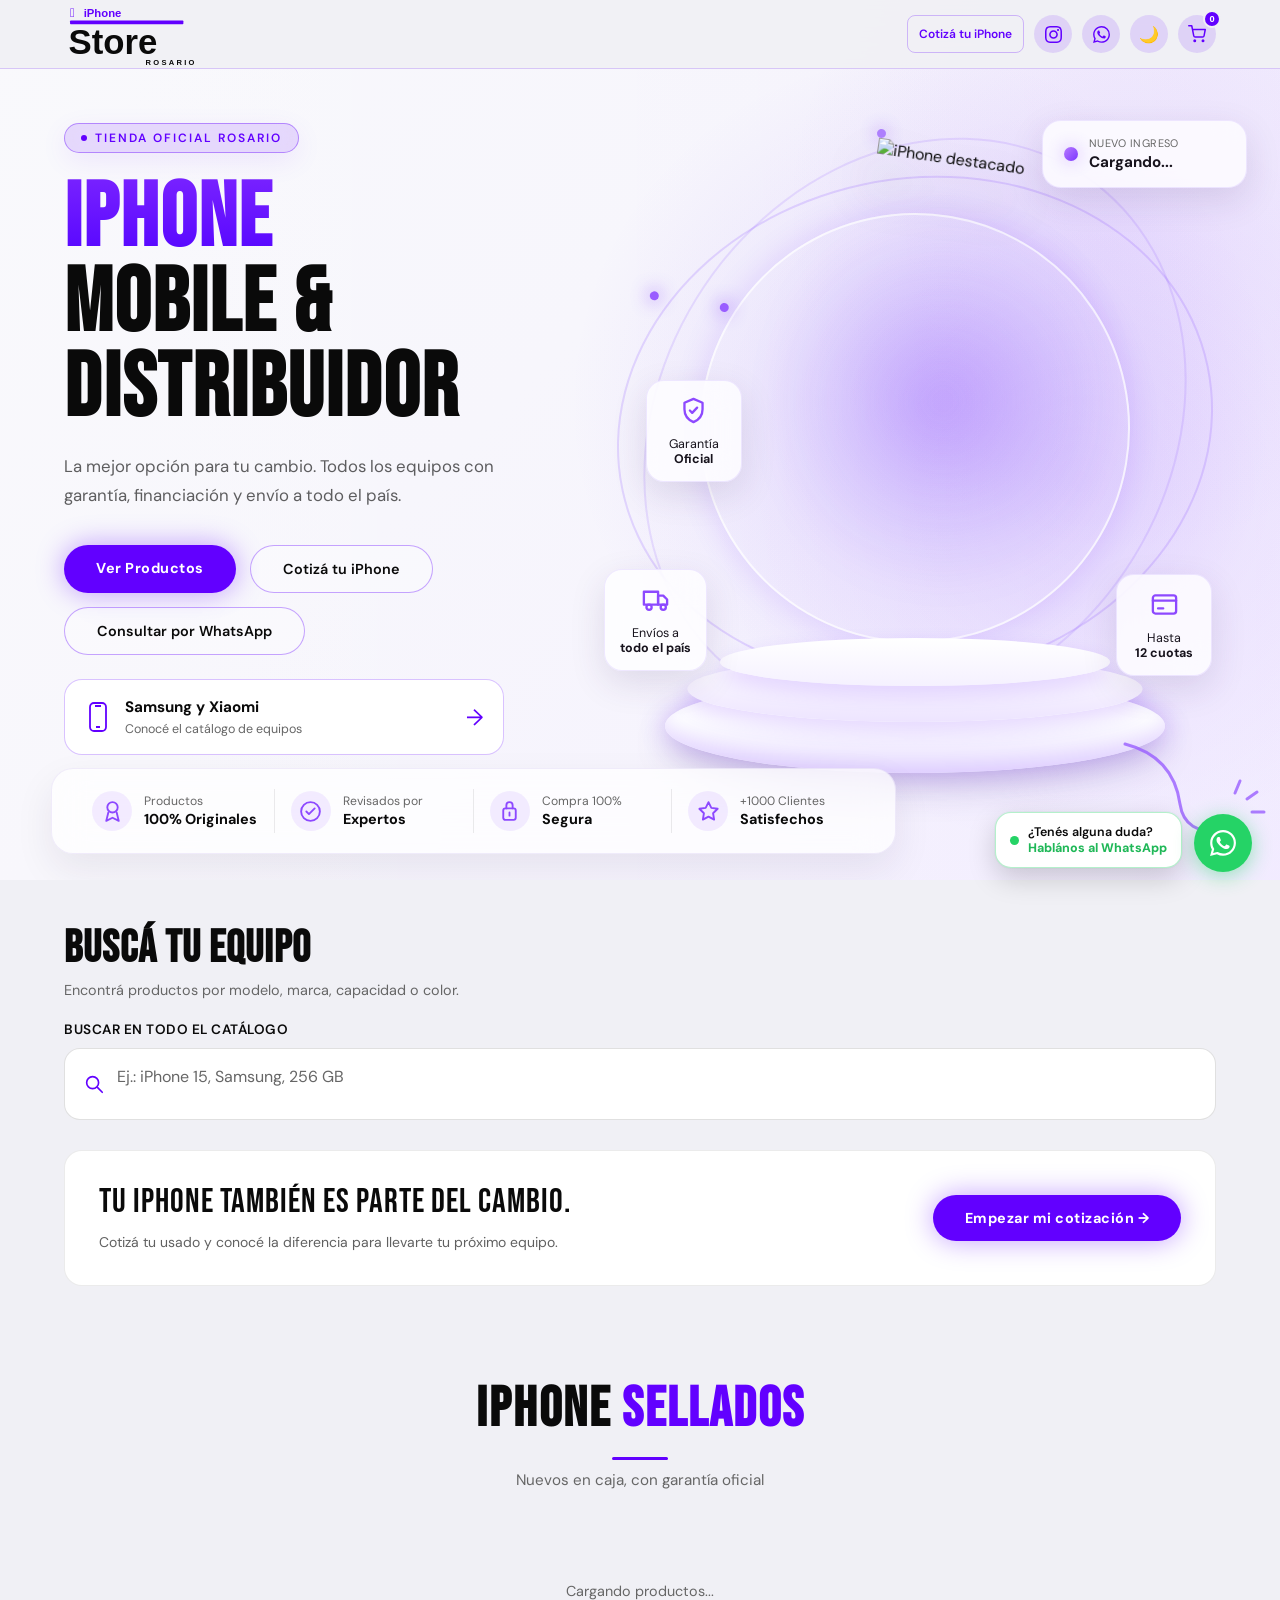
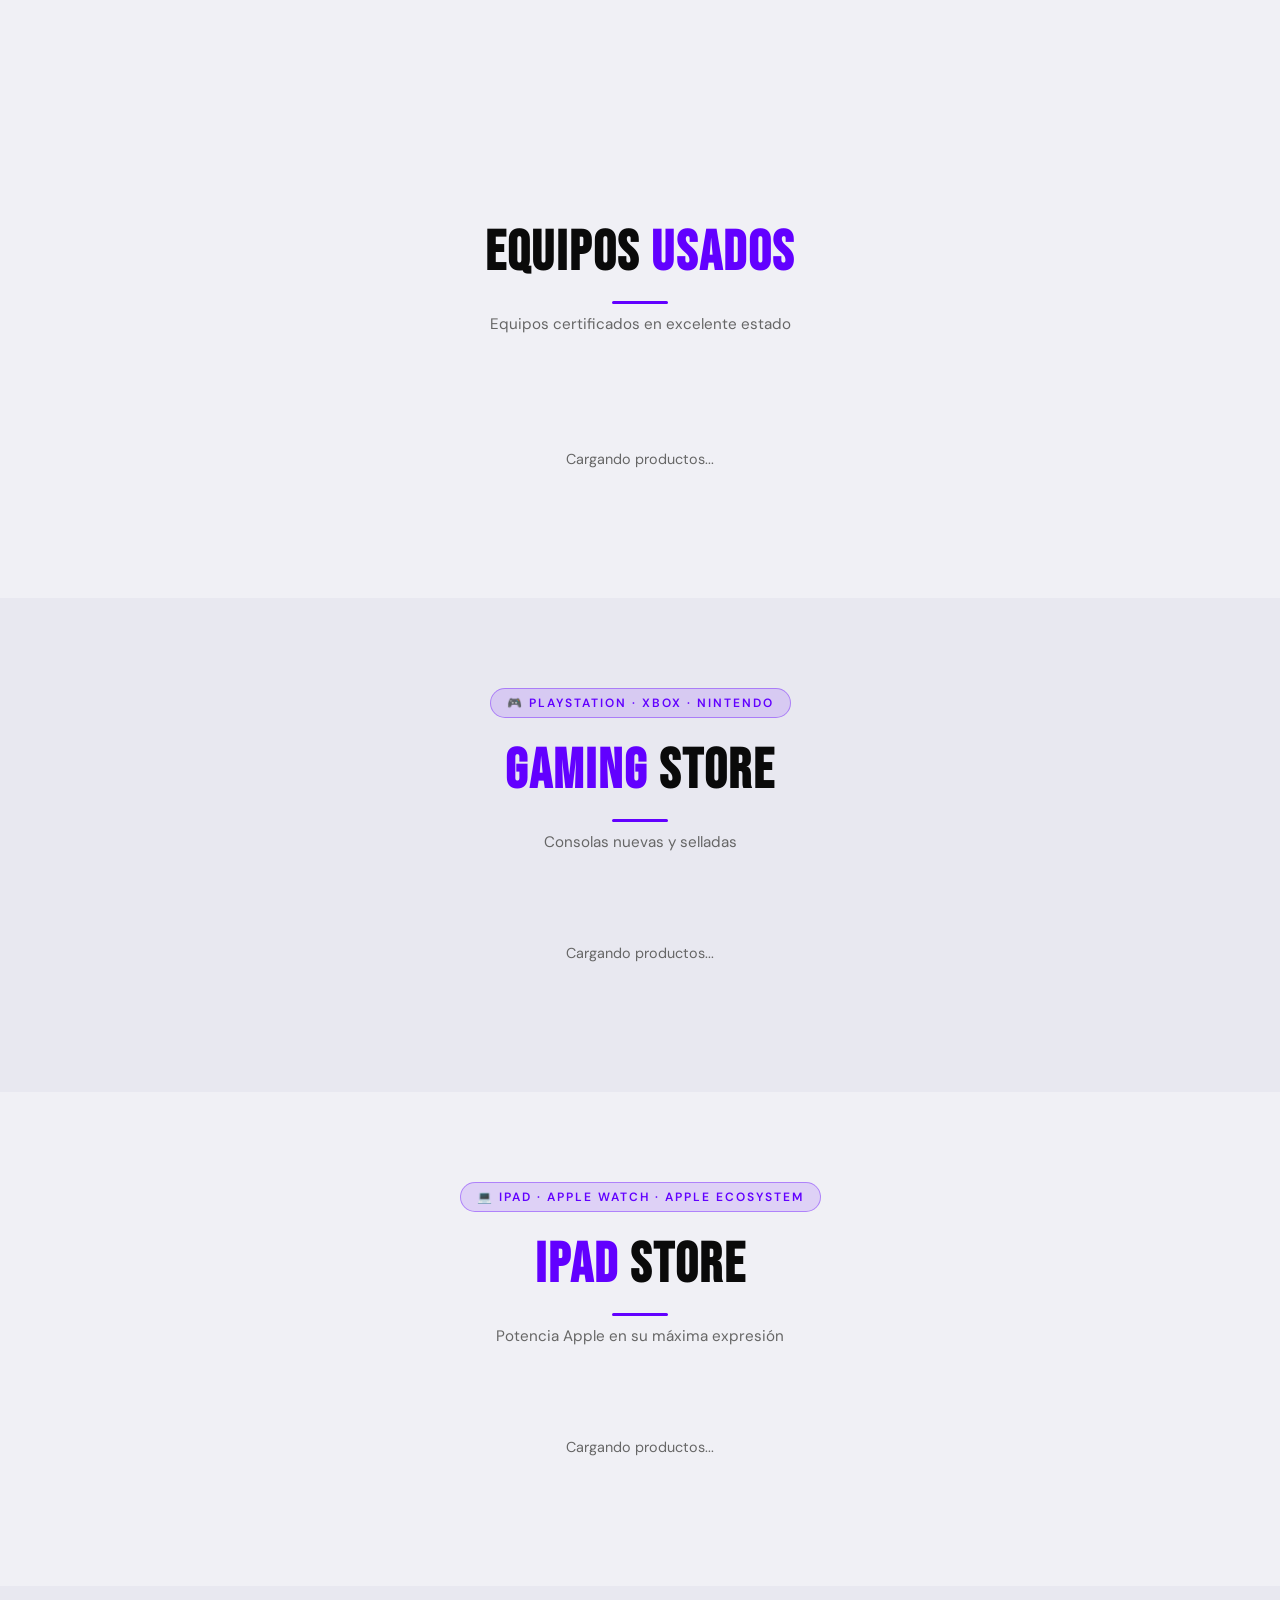
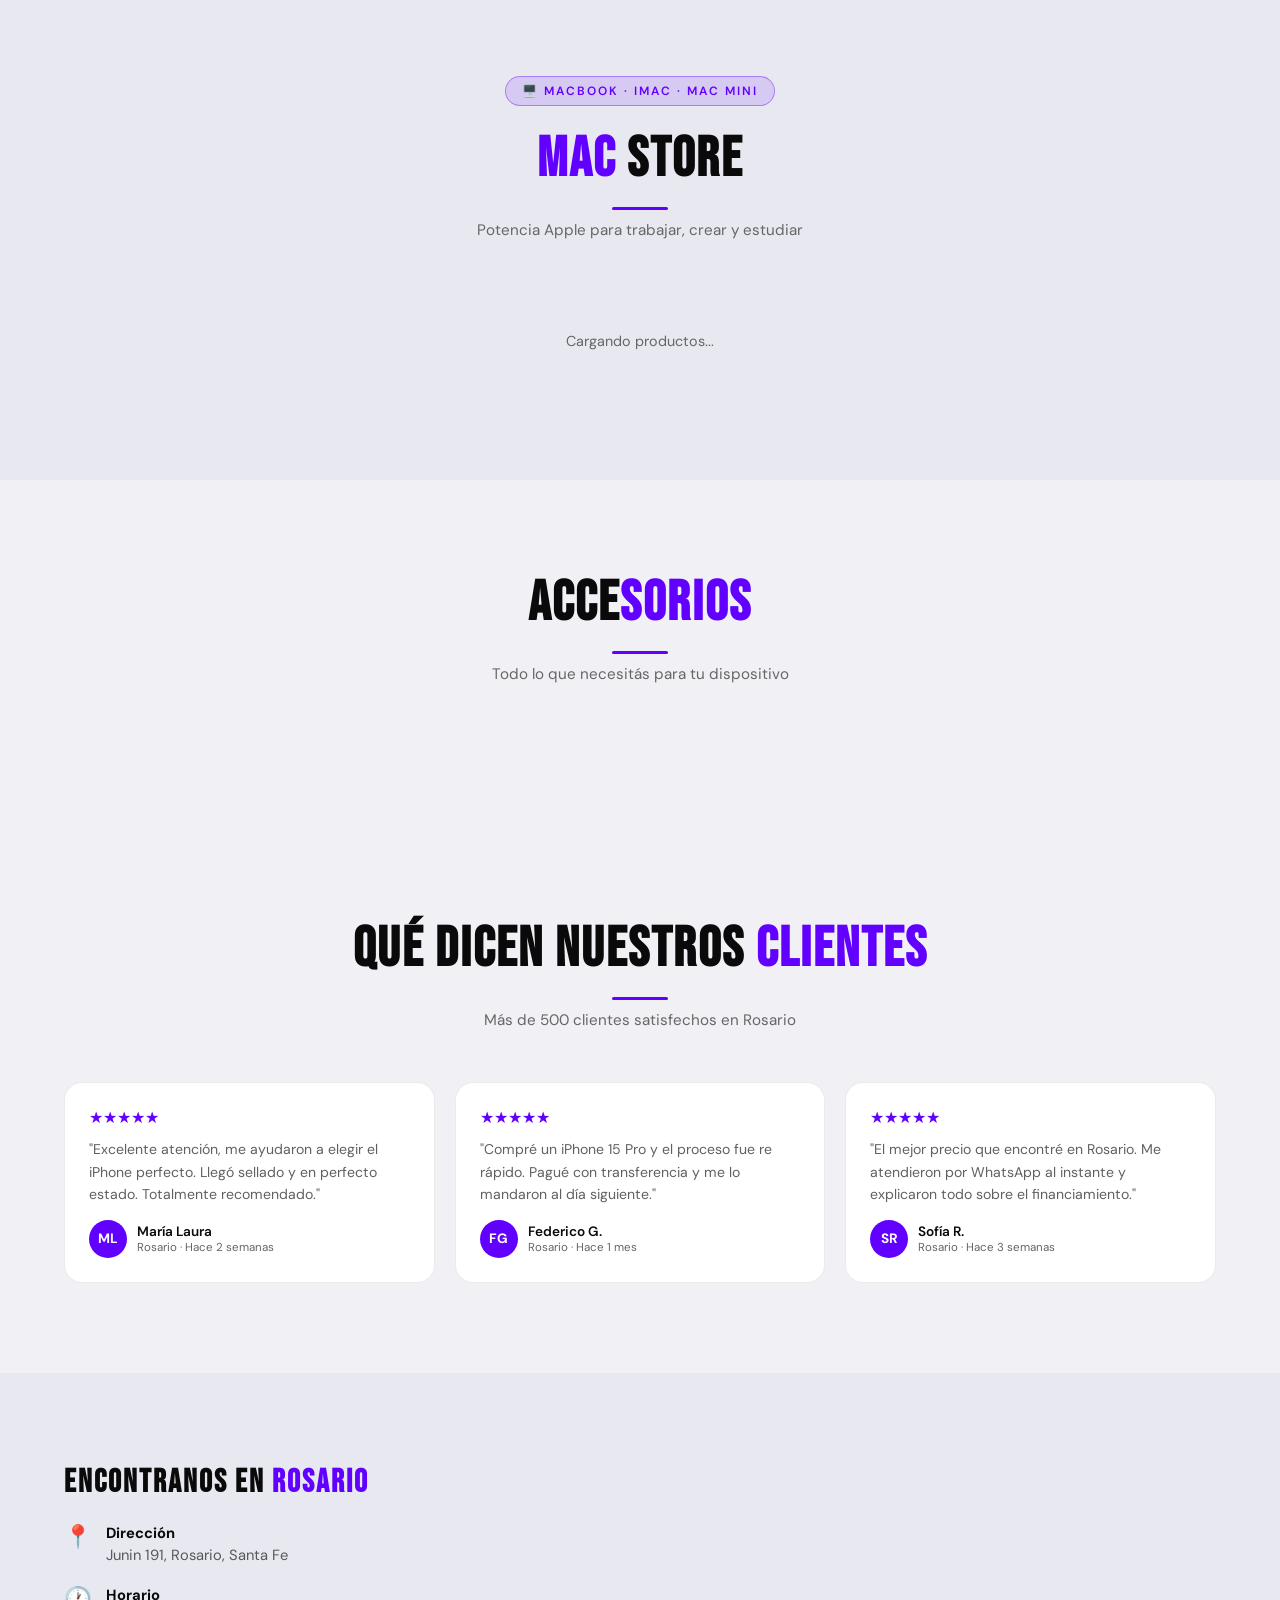
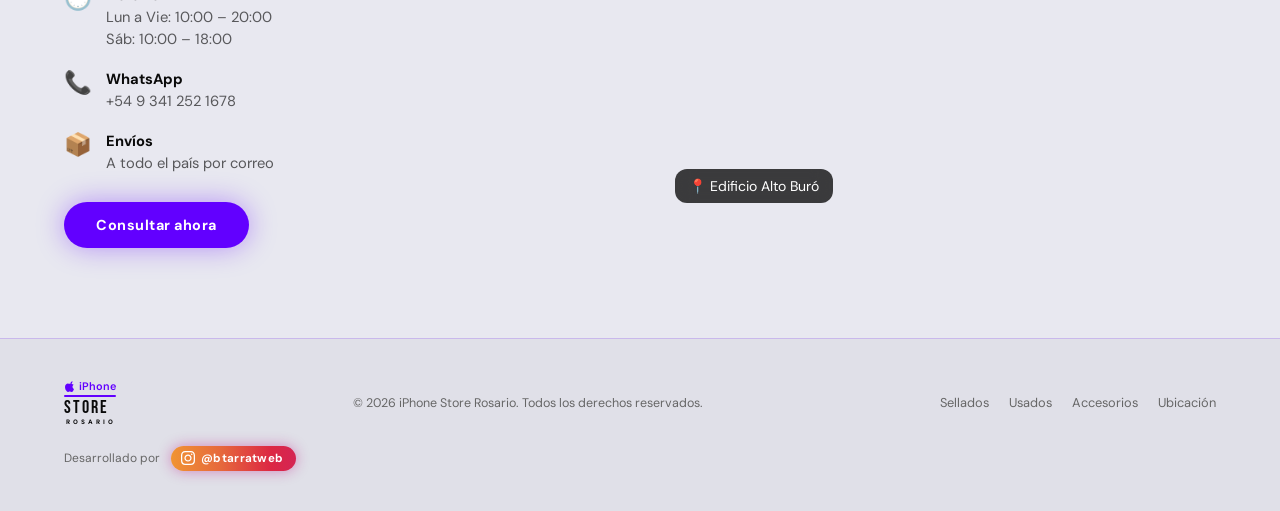
==== commit 57ef2e12: "Change heading text from 'Seminuevos' to 'Mobile'" ====
--- a/index.html
+++ b/index.html
@@ -4,6 +4,7 @@
 <meta charset="UTF-8">
 <meta name="viewport" content="width=device-width, initial-scale=1.0">
 <title>iPhone Store Rosario</title>
+<link rel="icon" type="image/svg+xml" href="/favicon.svg?v=20261029b">
 <link rel="preconnect" href="https://fonts.googleapis.com">
 <link rel="preconnect" href="https://fonts.gstatic.com" crossorigin>
 <link rel="preload" as="style" href="https://fonts.googleapis.com/css2?family=Bebas+Neue&family=DM+Sans:wght@300;400;500;600;700&display=swap" onload="this.onload=null;this.rel='stylesheet'">
@@ -584,9 +585,10 @@
 <link rel="stylesheet" href="cotizador.css?v=20261015f">
 <link rel="stylesheet" href="android-catalog.css?v=20261025a">
 <link rel="stylesheet" href="catalog-search.css?v=20261025b">
-<script defer src="cotizador-config.js?v=20261015c"></script>
-<script defer src="cotizador-engine.js?v=20261015c"></script>
-<script defer src="cotizador-ui.js?v=20261015f"></script>
+<link rel="stylesheet" href="product-availability.css?v=20261026a">
+<script defer src="cotizador-config.js?v=20261031a"></script>
+<script defer src="cotizador-engine.js?v=20261031a"></script>
+<script defer src="cotizador-ui.js?v=20261031a"></script>
 <script defer src="cotizador-integracion.js?v=20261015c"></script>
 <style>.hero-phone-back{display:none!important}@media(max-width:850px){.hero-visual{display:none!important}.hero.hero-redesign{min-height:auto!important;padding:105px 6% 40px!important}.hero-redesign .hero-content{width:100%!important;max-width:100%!important}.hero-trust{position:relative!important;left:auto!important;bottom:auto!important;width:100%!important;margin-top:24px!important}}</style></head>
 
@@ -659,7 +661,7 @@
 <section class="hero hero-redesign">
   <div class="hero-content">
     <div class="hero-tag anim-fade-in"><span class="dot"></span>Tienda Oficial Rosario</div>
-    <h1 class="anim-fade-up delay-1"><span class="vio">iPhone</span><br>Seminuevos &<br>Sellados</h1>
+    <h1 class="anim-fade-up delay-1"><span class="vio">iPhone</span><br>Mobile &<br>Distribuidor</h1>
     <p class="anim-fade-up delay-2">La mejor opción para tu cambio. Todos los equipos con garantía, financiación y envío a todo el país.</p>
     <div class="hero-btns anim-fade-up delay-3">
       <a href="#buscar" class="btn-primary">Ver Productos</a>
@@ -886,7 +888,7 @@
     <div class="detail-layout">
       <div class="detail-main">
         <div class="detail-hero">
-          <div class="detail-icon"><img id="detailImage" src="" alt="" style="width:100%;height:100%;object-fit:contain;"></div>
+          <div class="detail-icon"><img id="detailImage" src="" alt="" style="width:100%;height:100%;object-fit:contain;"><div class="detail-image-placeholder" id="detailImagePlaceholder" hidden><svg class="order-phone-icon" viewBox="0 0 24 36" aria-hidden="true"><rect x="3" y="1" width="18" height="34" rx="4"/><path d="M9 5h6M10 30h4"/></svg></div></div>
           <div class="detail-info">
             <h2 id="detailName">Producto</h2>
             <div class="storage" id="detailStorage"></div>
@@ -899,10 +901,10 @@
         <ul class="detail-list" id="detailBenefits"></ul>
       </div>
       <div class="detail-side">
-        <h2>Comprar ahora</h2>
+        <h2 id="detailPurchaseTitle">Comprar ahora</h2>
         <div class="side-price" id="detailSidePrice">$0</div>
         <div class="installments" id="installmentsBox"></div>
-        <p>Agregalo al carrito y finalizá la compra por WhatsApp. El total es estimado — coordinamos financiación, envío o retiro en persona.</p>
+        <p id="detailPurchaseHelp">Agregalo al carrito y finalizá la compra por WhatsApp. El total es estimado — coordinamos financiación, envío o retiro en persona.</p>
         <button class="btn-checkout" id="detailAddBtn">Agregar al carrito</button>
         <button type="button" class="isr-quote-detail" id="detailTradeInBtn" data-isr-tradein hidden>Entregá tu usado y calculá la diferencia</button>
         <button class="btn-back" onclick="returnToCatalog()">Volver al catálogo</button>
@@ -972,6 +974,7 @@
 
 
 <script src="product-brands.js?v=20261025a"></script>
+<script src="product-availability.js?v=20261026a"></script>
 <script src="catalog-search.js?v=20261025b"></script>
 <script>
 
@@ -1063,6 +1066,7 @@
     color: String(p.color || ''),
     priceUsd: Number(p.priceUsd || p.usd || p.price || 0),
     stock: p.stock !== false,
+    stockKnown: p.stockKnown !== false,
     active: p.active !== false,
     image: String(p.image || ''),
     badge: String(p.badge || ''),
@@ -1119,6 +1123,7 @@
       image: row.imagen || '',
       badge: row.badge || '',
       stock: Number(row.stock || 0) > 0,
+      stockKnown: row.stock != null,
       active: row.activo !== false,
       description: row.descripcion || ''
     }));
@@ -1476,31 +1481,35 @@
 
 function buildProductCard(p){
   const imageUrl = normalizeProductImageUrl(p.image);
+  const onOrder = ISRCatalogAvailability.isOnOrder(p);
+  const unavailable = p.stock === false && (!onOrder || p.stockKnown !== false);
   const usdValue = Number(p.priceUsd || p.usd || p.price || 0);
   const priceArs = arsPrice(usdValue);
 
 
-  const stockBtn = p.stock===false
+  const stockBtn = onOrder
+    ? `<button class="add-cart-btn" onclick="event.stopPropagation();consultOnOrder('${escQ(p.id)}')">Consultar disponibilidad</button>`
+    : p.stock===false
     ? `<button class="add-cart-btn disabled-btn" disabled>Sin Stock</button>`
     : `<button class="add-cart-btn" onclick="event.stopPropagation();addToCart('${escQ(p.name)} ${escQ(p.storage||'')}','${categoryIcon(p.category)}',${priceArs})">🛒 Agregar</button>`;
 
 
-  const badge = p.stock===false
+  const badge = unavailable
     ? `<span class="prod-badge sin-stock">Sin Stock</span>`
-    : `<span class="prod-badge">${p.category==='sellado'?'Nuevo':p.category==='usado'?'Usado':p.category==='gaming'?'Gaming':p.category==='mac'?'Mac':p.category==='accesorio'?'Accesorio':'iPad'}</span>`;
+    : `<span class="prod-badge">${onOrder?'Sellado':p.category==='sellado'?'Nuevo':p.category==='usado'?'Usado':p.category==='gaming'?'Gaming':p.category==='mac'?'Mac':p.category==='accesorio'?'Accesorio':'iPad'}</span>`;
 
 
   return `
-    <div class="prod-card" onclick="openDetail('${p.id}')">
+    <div class="prod-card${onOrder?' on-order':''}" onclick="openDetail('${p.id}')">
       ${badge}
       <div class="product-media">
-        ${imageUrl ? `<img src="${imageUrl}" alt="${p.name}" class="product-image" loading="lazy" decoding="async">` : `<div class="product-placeholder">${categoryIcon(p.category)}</div>`}
+        ${imageUrl ? `<img src="${imageUrl}" alt="${p.name}" class="product-image" loading="lazy" decoding="async">` : onOrder ? `<svg class="order-phone-icon" viewBox="0 0 24 36" aria-hidden="true"><rect x="3" y="1" width="18" height="34" rx="4"/><path d="M9 5h6M10 30h4"/></svg>` : `<div class="product-placeholder">${categoryIcon(p.category)}</div>`}
       </div>
       <h3>${p.name}</h3>
       <div class="storage">${p.storage||'—'}</div>
-      <div class="price-label">Precio</div>
-      <div class="price">${money(priceArs)}</div>
-      <div class="usd-price">USD ${usdValue}</div>
+      <div class="price-label">${onOrder?'Modalidad':'Precio'}</div>
+      <div class="price">${onOrder?'Por encargue':money(priceArs)}</div>
+      <div class="usd-price">${onOrder?(unavailable?'Sin stock. Consultá disponibilidad.':'Disponibilidad a confirmar'):'USD '+usdValue}</div>
       <button class="detail-btn" onclick="event.stopPropagation();openDetail('${p.id}')">Ver detalles</button>
       ${stockBtn}
     </div>
@@ -1516,32 +1525,48 @@
 
 let selectedProduct = null;
 
+function consultOnOrder(id){
+  const product = storeProducts.find(item => String(item.id) === String(id));
+  if(!product) return;
+  const message = 'Hola! Quiero consultar por este equipo por encargue:\n' + product.name + ' · ' + (product.storage || '') + '\n¿Me indican disponibilidad y condiciones de entrega?';
+  window.open('https://wa.me/5493412521678?text=' + encodeURIComponent(message), '_blank', 'noopener,noreferrer');
+}
+
 
 function openDetail(id){
   const p = storeProducts.find(x=>x.id===id);
   if(!p) return;
   selectedProduct = p;
+  const onOrder = ISRCatalogAvailability.isOnOrder(p);
  const usdValue = Number(p.priceUsd || p.usd || p.price || 0);
 const priceArs = arsPrice(usdValue);
-  document.getElementById('detailImage').src = p.image||'';
+  const detailImage = document.getElementById('detailImage');
+  detailImage.hidden = !p.image;
+  if(p.image) detailImage.src = p.image;
+  else detailImage.removeAttribute('src');
+  document.getElementById('detailImagePlaceholder').hidden = Boolean(p.image);
   const parts = (p.name||'').split(' ');
   document.getElementById('detailName').innerHTML = `<span>${parts[0]}</span> ${parts.slice(1).join(' ')}`;
   document.getElementById('detailStorage').textContent = p.storage||'';
-  document.getElementById('detailPrice').textContent = money(priceArs);
-  document.getElementById('detailSidePrice').textContent = money(priceArs);
-  document.getElementById('detailUsdPrice').textContent = usdValue ? 'USD '+usdValue : '';
+  document.getElementById('detailPrice').textContent = onOrder ? 'Por encargue' : money(priceArs);
+  document.getElementById('detailSidePrice').textContent = onOrder ? 'Por encargue' : money(priceArs);
+  document.getElementById('detailUsdPrice').textContent = onOrder ? 'Disponibilidad a confirmar' : usdValue ? 'USD '+usdValue : '';
+  document.getElementById('detailPurchaseTitle').textContent = onOrder ? 'Consultá este equipo' : 'Comprar ahora';
+  document.getElementById('detailPurchaseHelp').textContent = onOrder ? 'Equipo sellado por encargue. Escribinos para consultar disponibilidad y condiciones de entrega.' : 'Agregalo al carrito y finalizá la compra por WhatsApp. El total es estimado — coordinamos financiación, envío o retiro en persona.';
   document.getElementById('detailDescription').textContent = p.description||'';
   document.getElementById('detailSpecs').innerHTML = Object.entries(p.specs||{})
     .map(([k,v])=>`<div class="spec-card"><span>${k}</span><strong>${v}</strong></div>`).join('');
   document.getElementById('detailBenefits').innerHTML = (p.benefits||[])
     .map(b=>`<li>${b}</li>`).join('');
-  const base = priceArs * 1.10;
-  document.getElementById('installmentsBox').innerHTML = `
+  const base = priceArs * 1.105 * 1.10;
+  document.getElementById('installmentsBox').hidden = onOrder;
+  document.getElementById('installmentsBox').innerHTML = onOrder ? '' : `
     <div class="installment-item">3 cuotas de ${money((base*1.21)/3)}</div>
     <div class="installment-item">6 cuotas de ${money((base*1.35)/6)}</div>
     <div class="installment-item">12 cuotas de ${money((base*1.70)/12)}</div>
   `;
-  document.getElementById('detailAddBtn').onclick = ()=>{
+  document.getElementById('detailAddBtn').textContent = onOrder ? 'Consultar por WhatsApp' : 'Agregar al carrito';
+  document.getElementById('detailAddBtn').onclick = onOrder ? () => consultOnOrder(p.id) : ()=>{
     addToCart(`${p.name} ${p.storage||''}`, categoryIcon(p.category), priceArs);
   };
   showPage('detailPage');
--- a/product-availability.css
+++ b/product-availability.css
@@ -0,0 +1,6 @@
+.prod-card.on-order .price { font-size: 1.25rem; }
+.prod-card.on-order .usd-price { font-weight: 400; line-height: 1.45; }
+.order-phone-icon { width: 68px; height: 106px; fill: none; stroke: var(--violet); stroke-width: 1.8; }
+.detail-image-placeholder { width: 100%; height: 100%; display: flex; align-items: center; justify-content: center; }
+.detail-image-placeholder .order-phone-icon { width: 110px; height: 170px; }
+.installments[hidden], #detailImage[hidden], .detail-image-placeholder[hidden] { display: none; }
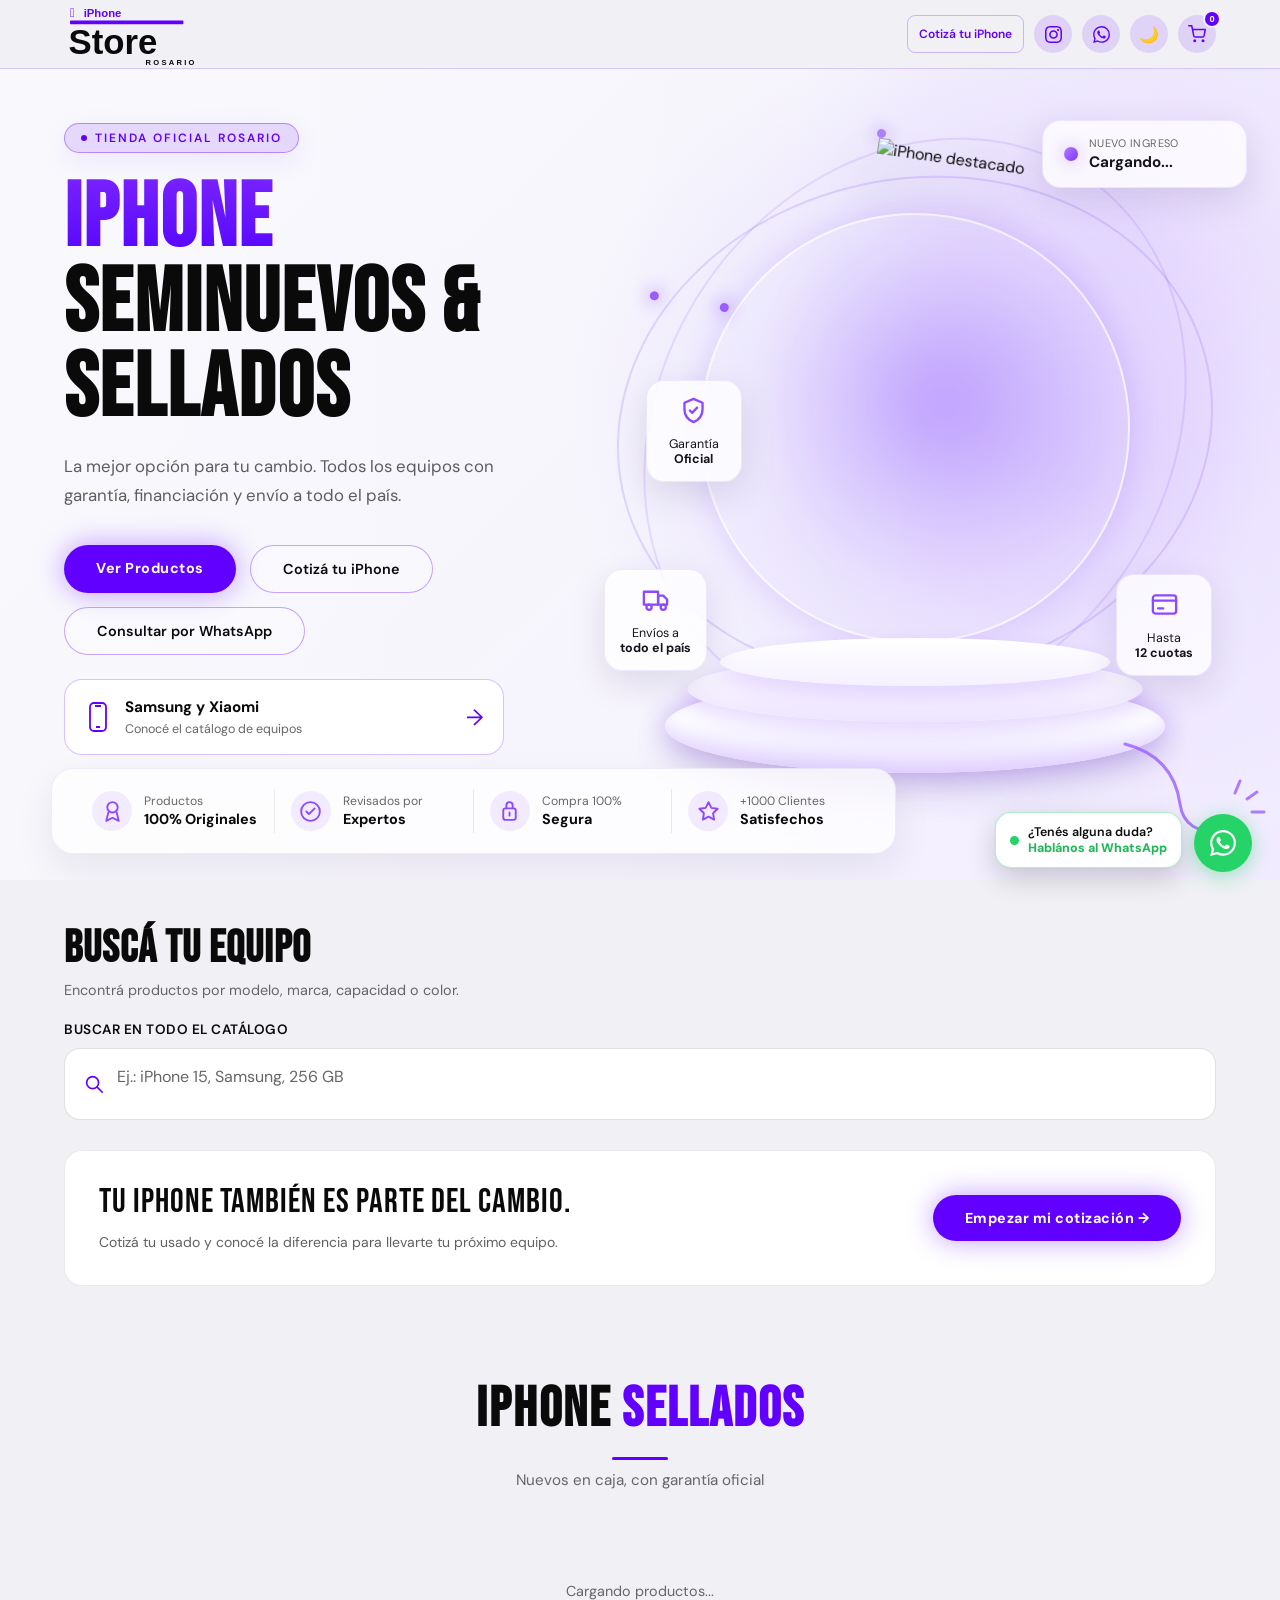
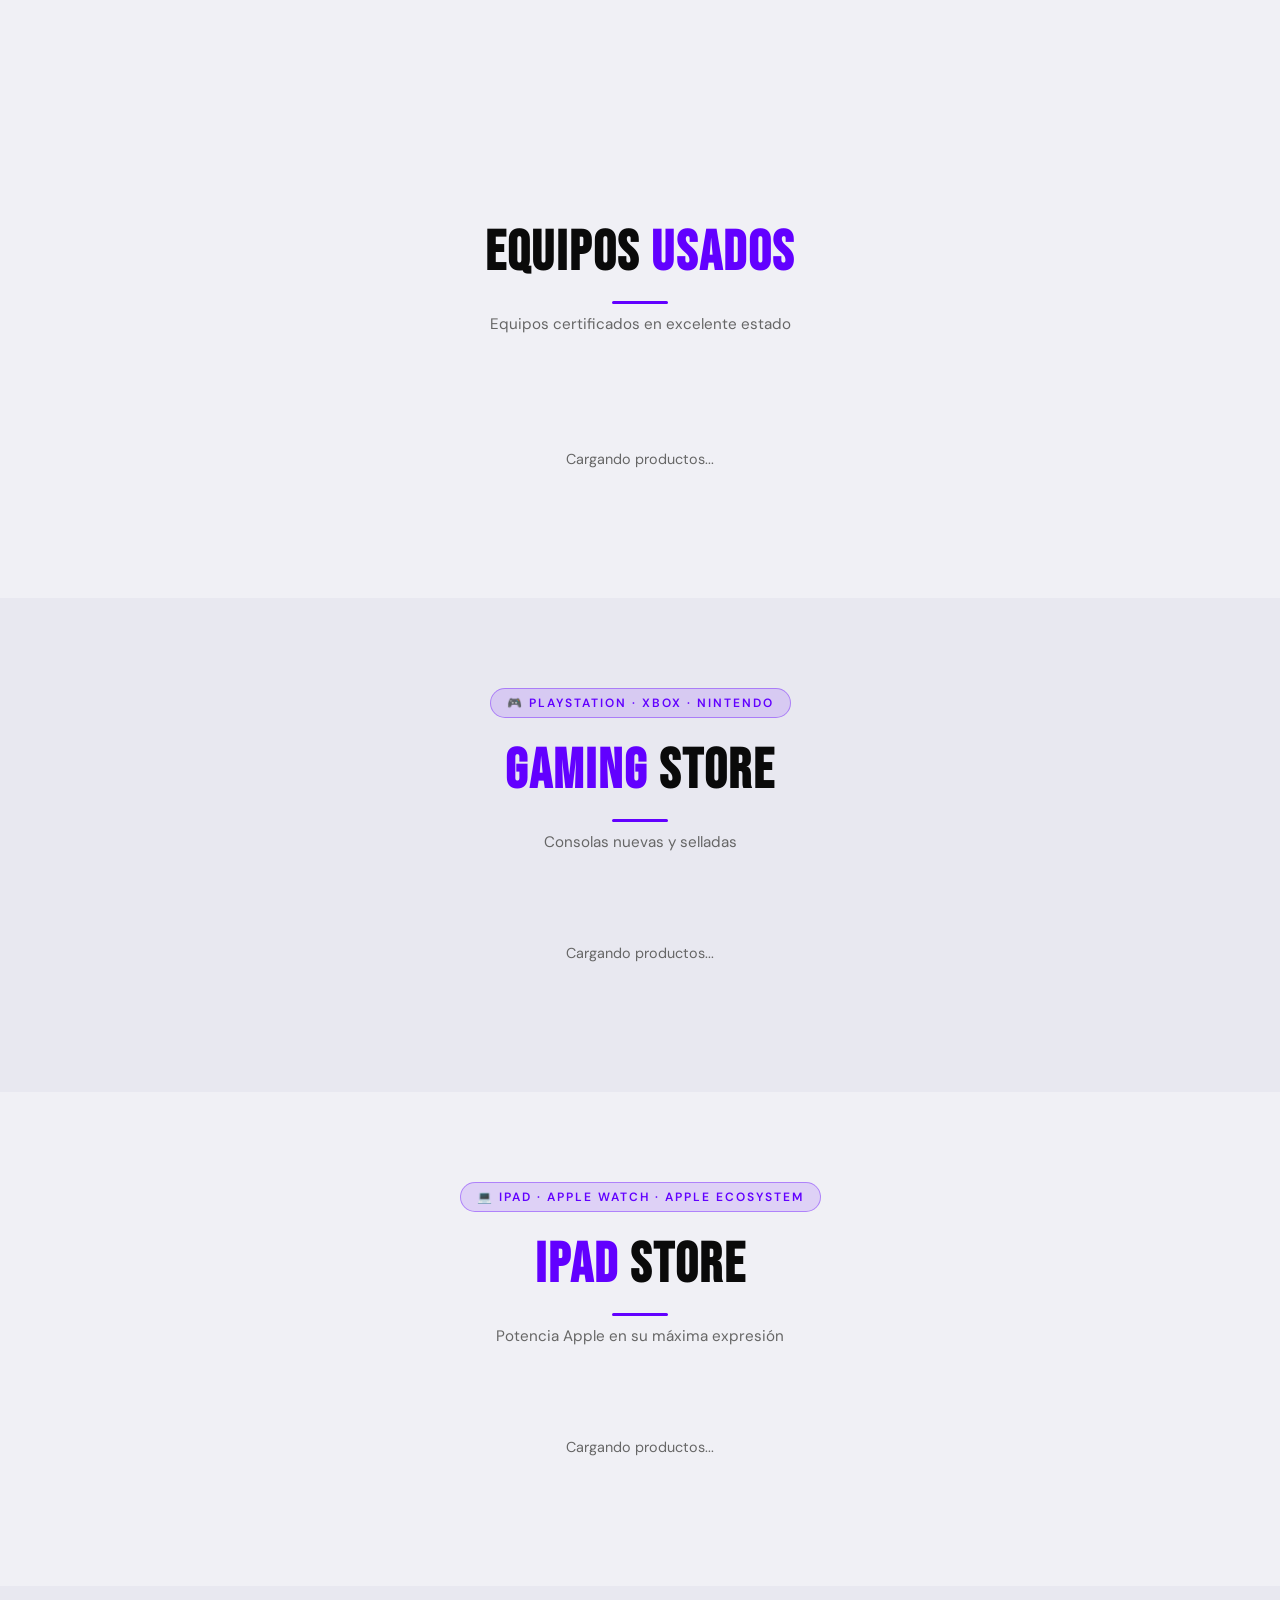
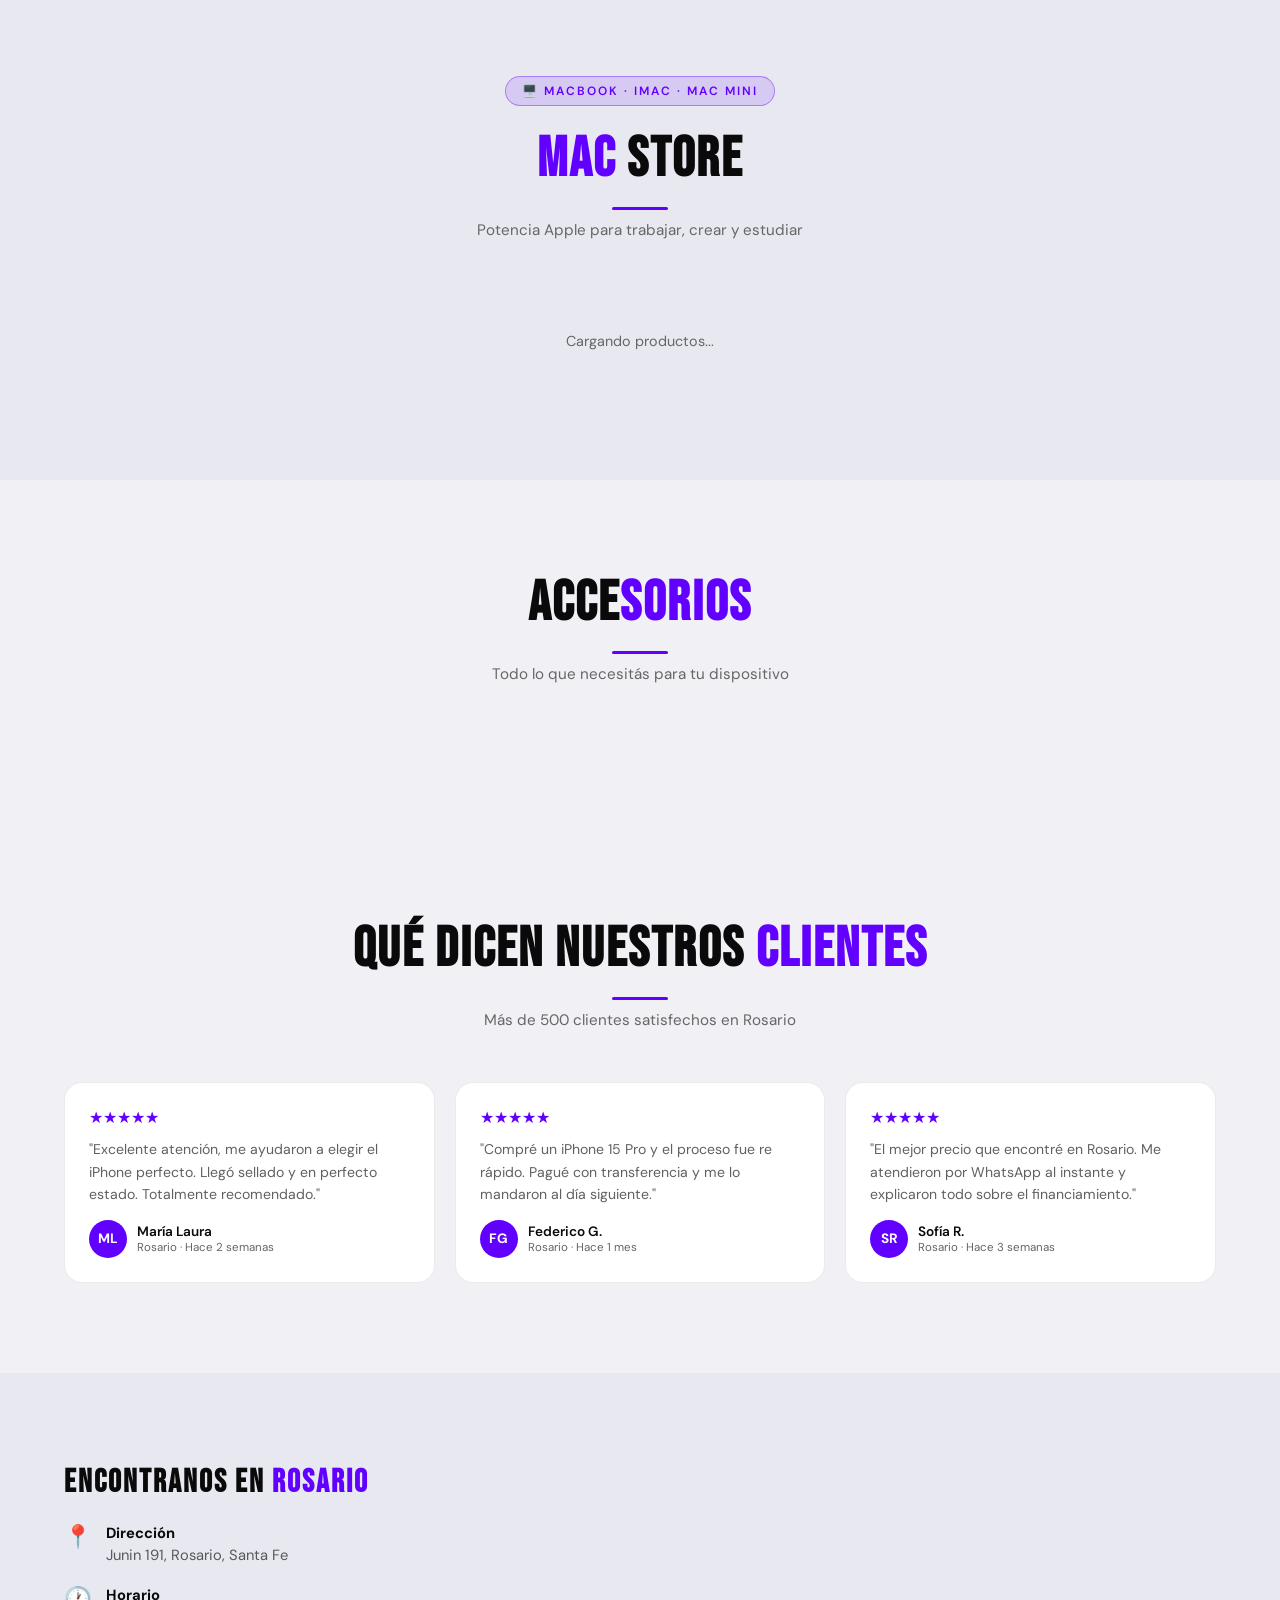
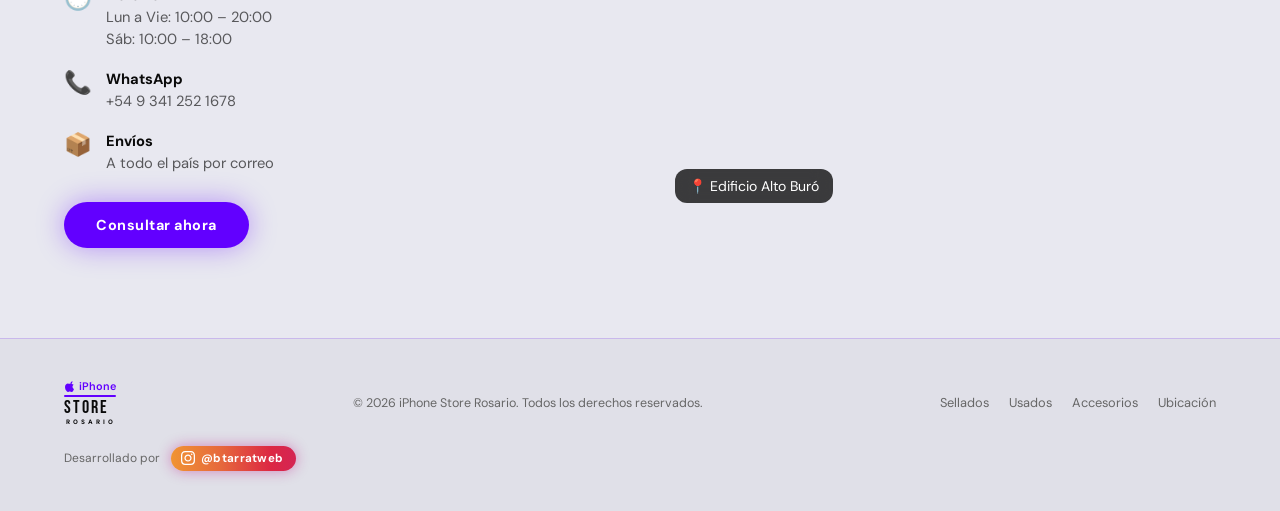
==== commit 9e95d69a: "Restore original homepage heading" ====
--- a/index.html
+++ b/index.html
@@ -661,7 +661,7 @@
 <section class="hero hero-redesign">
   <div class="hero-content">
     <div class="hero-tag anim-fade-in"><span class="dot"></span>Tienda Oficial Rosario</div>
-    <h1 class="anim-fade-up delay-1"><span class="vio">iPhone</span><br>Mobile &<br>Distribuidor</h1>
+    <h1 class="anim-fade-up delay-1"><span class="vio">iPhone</span><br>Seminuevos &<br>Sellados</h1>
     <p class="anim-fade-up delay-2">La mejor opción para tu cambio. Todos los equipos con garantía, financiación y envío a todo el país.</p>
     <div class="hero-btns anim-fade-up delay-3">
       <a href="#buscar" class="btn-primary">Ver Productos</a>
